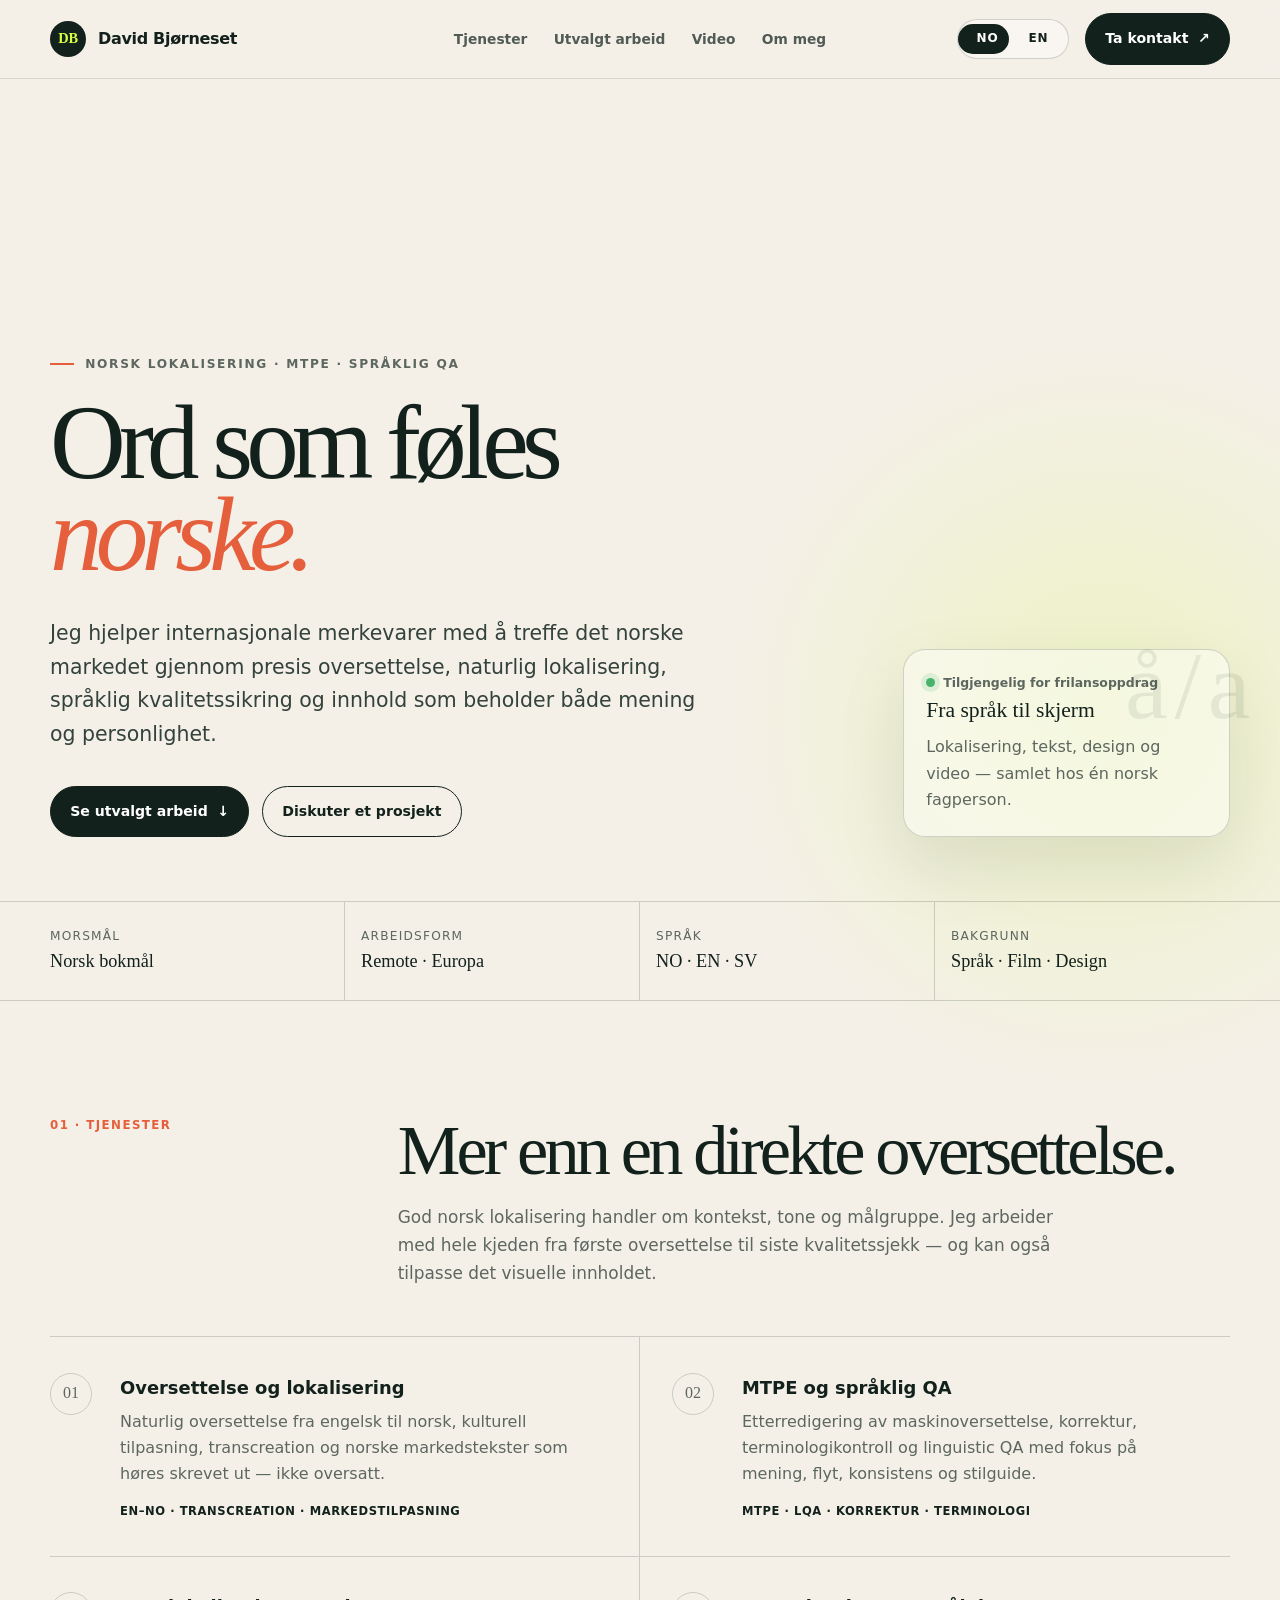
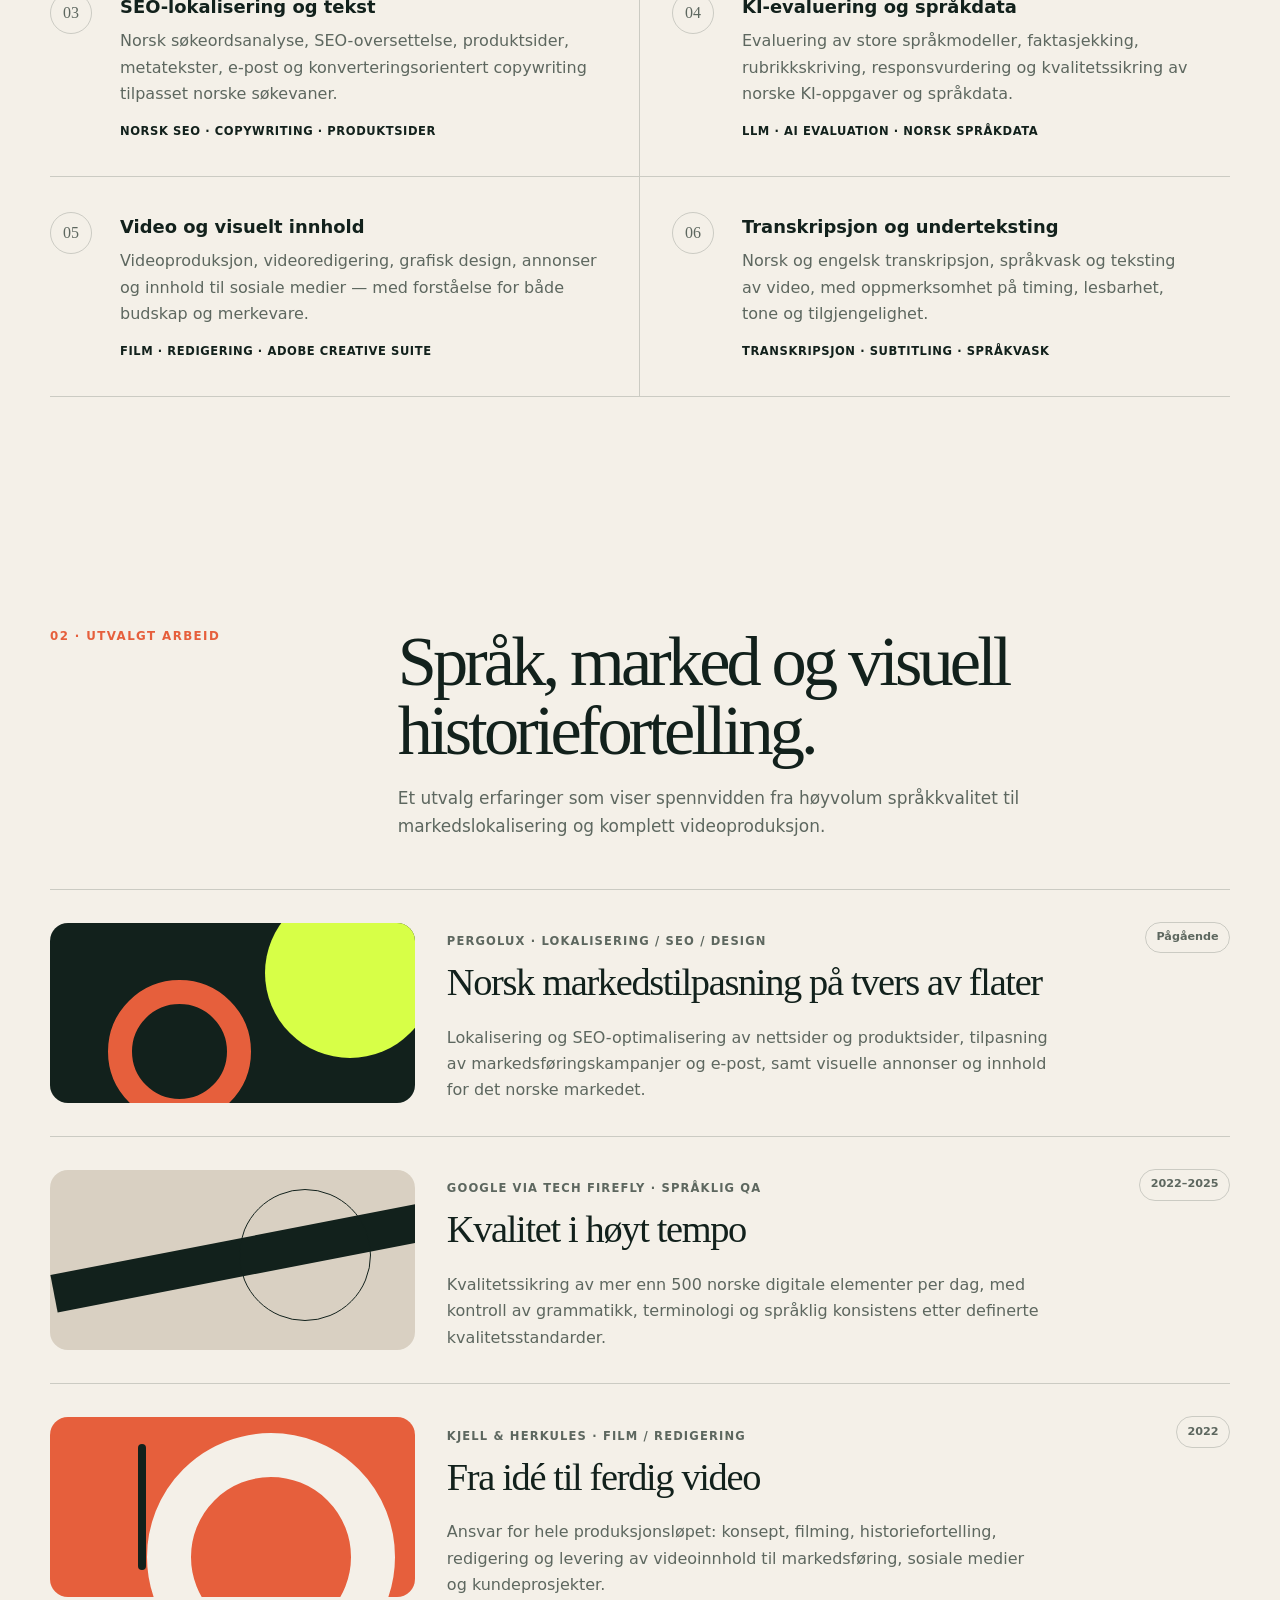
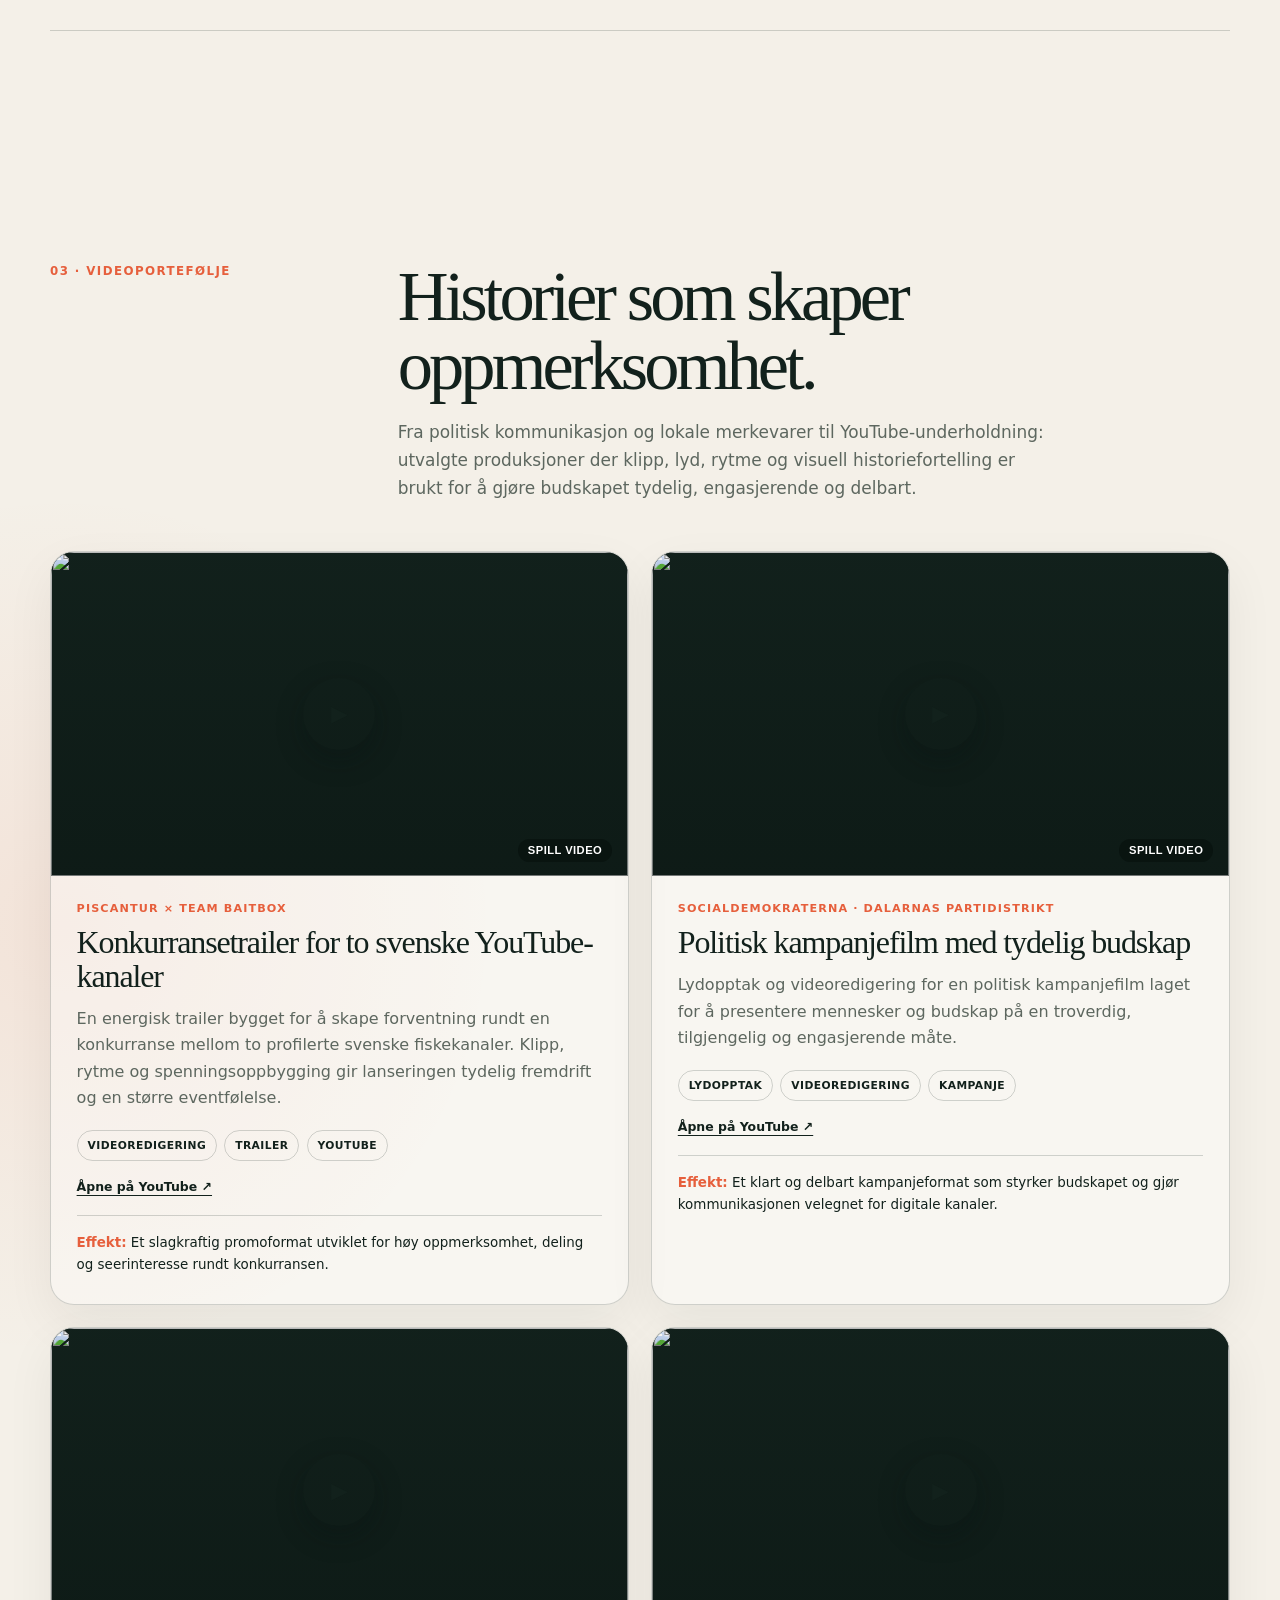
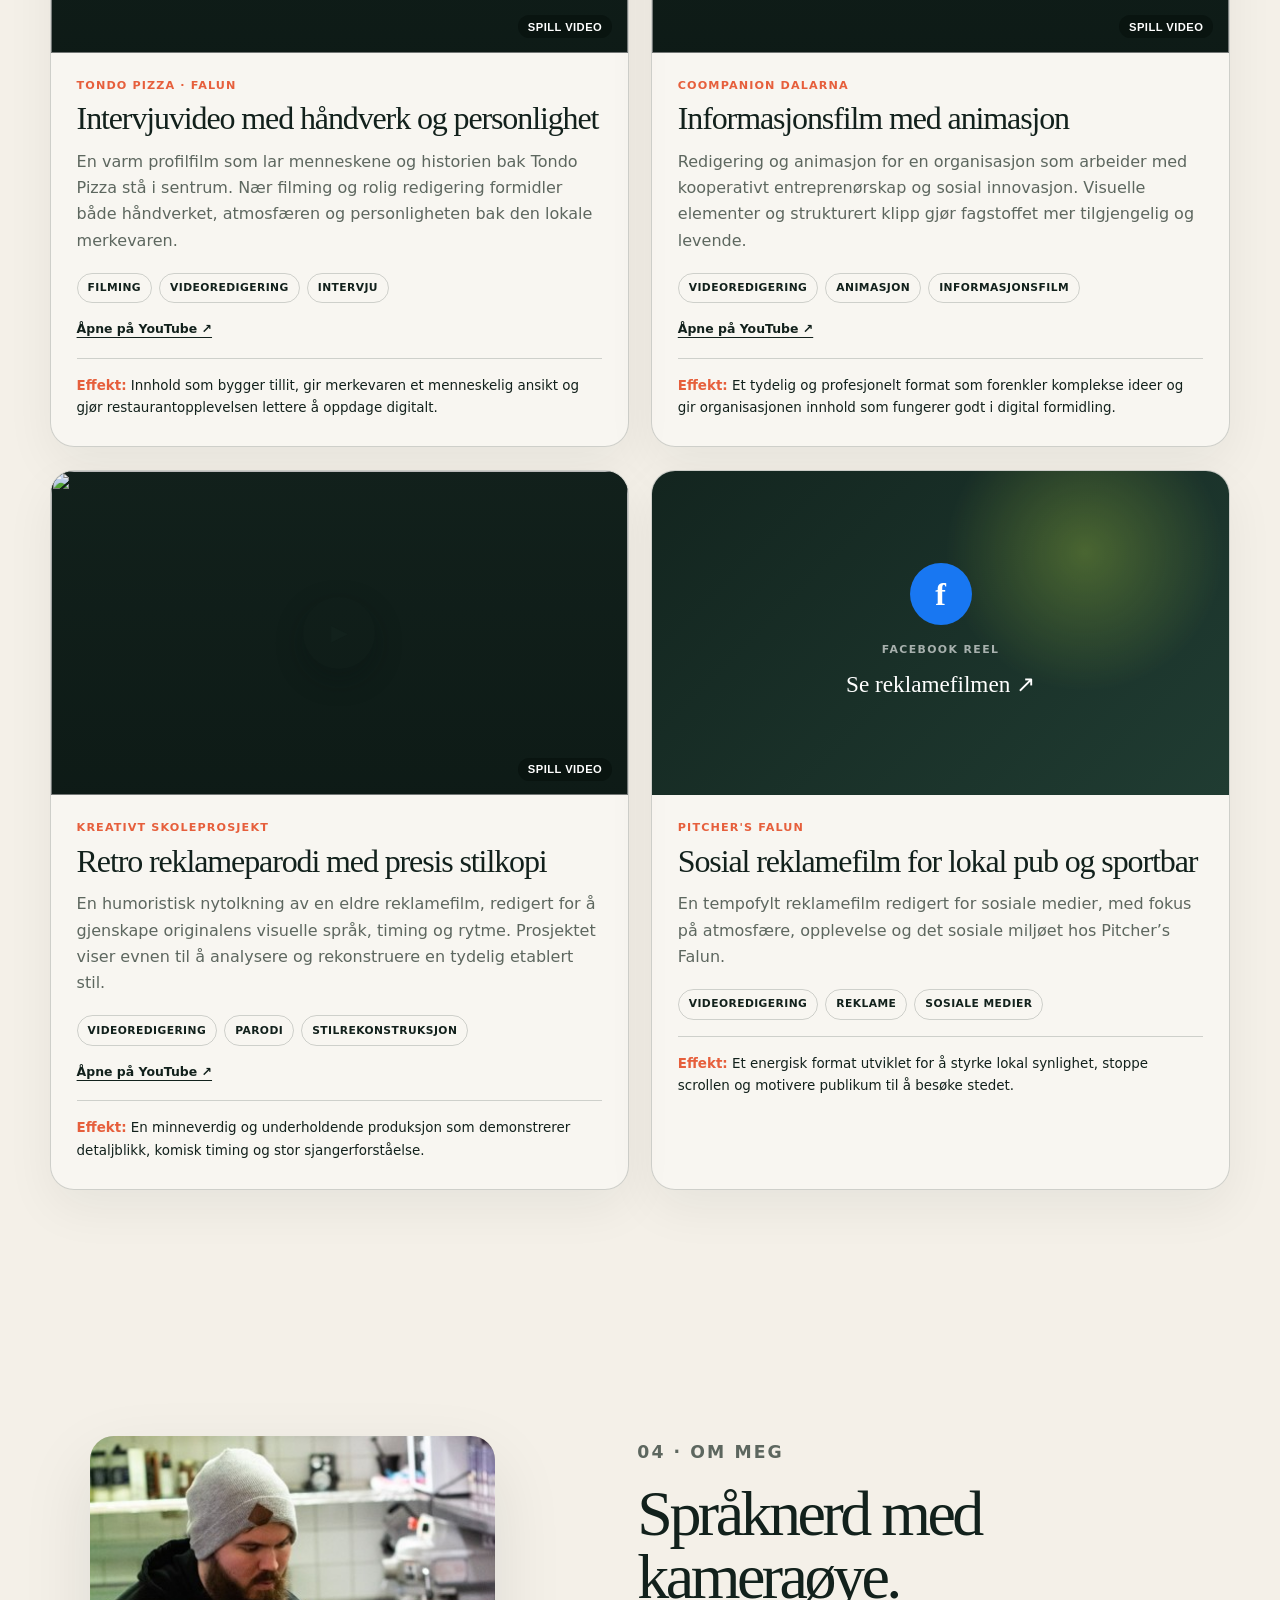
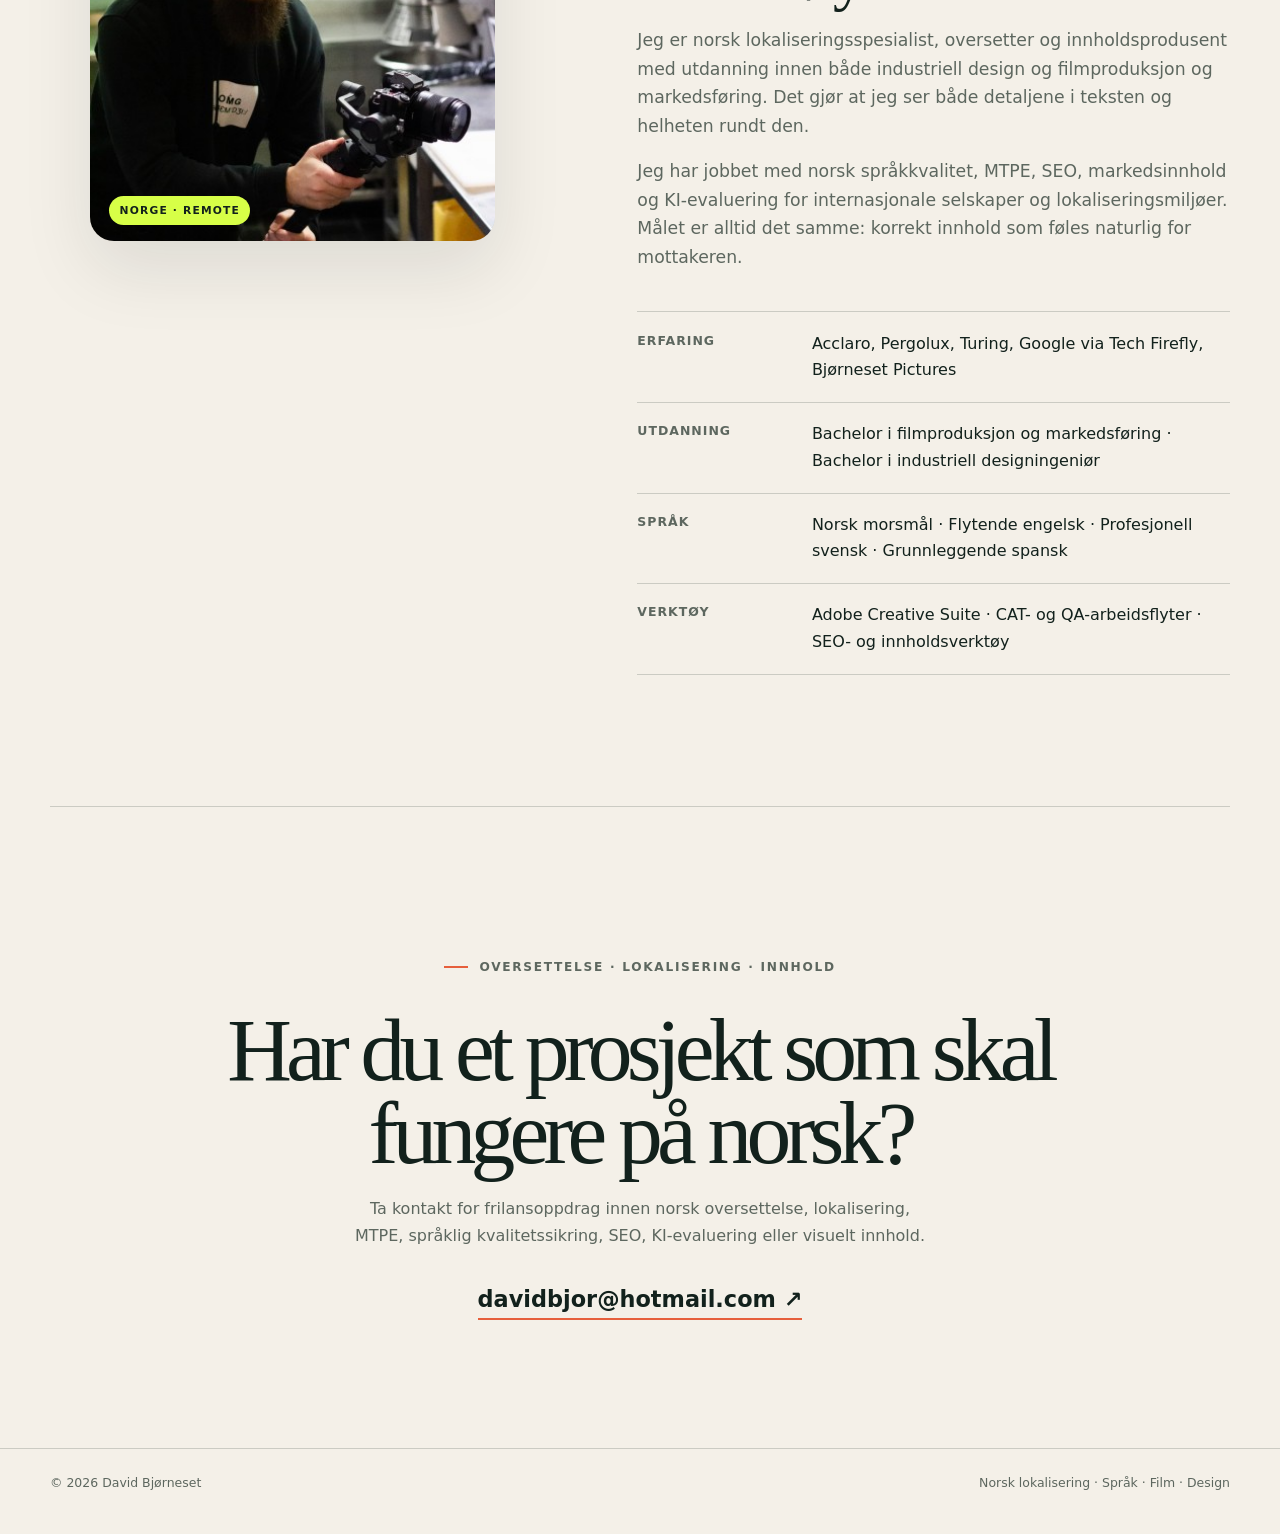
==== index.html @ 8c62a984 "Publish portfolio on GitHub Pages" ====
<!doctype html>
<html lang="nb">
<head>
  <meta charset="utf-8">
  <meta name="viewport" content="width=device-width, initial-scale=1">
  <title>Norsk oversetter og lokaliseringsspesialist | David Bjørneset</title>
  <meta name="description" content="Norsk lokaliseringsspesialist, oversetter og språkkonsulent med erfaring innen MTPE, språklig QA, SEO-lokalisering, transcreation, KI-evaluering, videoproduksjon og grafisk design.">
  <meta name="author" content="David Bjørneset">
  <meta name="keywords" content="norsk oversetter, lokaliseringsspesialist, norsk lokalisering, oversettelse engelsk norsk, MTPE norsk, språklig kvalitetssikring, linguistic QA Norwegian, SEO lokalisering, transcreation norsk, norsk språkkonsulent, korrekturlesing, tekstforfatter, AI evaluator Norwegian, videoprodusent">
  <meta name="robots" content="index, follow, max-image-preview:large">
  <meta name="theme-color" content="#f4f0e8">
  <link rel="canonical" href="https://davidawb93-prog.github.io/">
  <link rel="alternate" hreflang="nb" href="https://davidawb93-prog.github.io/">
  <link rel="alternate" hreflang="en" href="https://davidawb93-prog.github.io/en/">
  <link rel="alternate" hreflang="x-default" href="https://davidawb93-prog.github.io/en/">
  <meta property="og:type" content="website">
  <meta property="og:locale" content="nb_NO">
  <meta property="og:locale:alternate" content="en_GB">
  <meta property="og:title" content="David Bjørneset — Norsk lokalisering, språk og innhold">
  <meta property="og:description" content="Norsk lokalisering, MTPE, språklig QA, SEO, KI-evaluering og visuelt innhold for internasjonale merkevarer.">
  <meta property="og:url" content="https://davidawb93-prog.github.io/">
  <link rel="stylesheet" href="/styles.css">
  <script type="application/ld+json">
  {
    "@context": "https://schema.org",
    "@type": "Person",
    "name": "David Bjørneset",
    "url": "https://davidawb93-prog.github.io/",
    "email": "mailto:davidbjor@hotmail.com",
    "jobTitle": "Norsk lokaliseringsspesialist og språkkonsulent",
    "knowsLanguage": ["Norwegian", "English", "Swedish", "Spanish"],
    "knowsAbout": ["Norwegian localization", "Translation", "MTPE", "Linguistic quality assurance", "SEO localization", "Transcreation", "AI evaluation", "Video editing", "Graphic design"]
  }
  </script>
</head>
<body>
  <a class="skip-link" href="#innhold">Hopp til innhold</a>

  <header class="site-header">
    <nav class="nav shell" aria-label="Hovedmeny">
      <a class="brand" href="/" aria-label="David Bjørneset, forside">
        <span class="brand-mark" aria-hidden="true">DB</span>
        <span class="brand-name">David Bjørneset</span>
      </a>
      <ul class="nav-links">
        <li><a href="#tjenester">Tjenester</a></li>
        <li><a href="#arbeid">Utvalgt arbeid</a></li>
        <li><a href="#video">Video</a></li>
        <li><a href="#om">Om meg</a></li>
      </ul>
      <div class="nav-actions">
        <div class="language-switch" data-language="no" aria-label="Velg språk">
          <a href="/" lang="nb" aria-current="page">NO</a>
          <a href="/en/" lang="en">EN</a>
        </div>
        <a class="button" href="mailto:davidbjor@hotmail.com">Ta kontakt <span aria-hidden="true">↗</span></a>
      </div>
    </nav>
  </header>

  <main id="innhold">
    <section class="hero shell" aria-labelledby="hero-title">
      <div>
        <p class="eyebrow">Norsk lokalisering · MTPE · Språklig QA</p>
        <h1 id="hero-title">Ord som føles <em>norske.</em></h1>
        <p class="hero-intro">Jeg hjelper internasjonale merkevarer med å treffe det norske markedet gjennom presis oversettelse, naturlig lokalisering, språklig kvalitetssikring og innhold som beholder både mening og personlighet.</p>
        <div class="hero-actions">
          <a class="button" href="#arbeid">Se utvalgt arbeid <span aria-hidden="true">↓</span></a>
          <a class="button secondary" href="mailto:davidbjor@hotmail.com">Diskuter et prosjekt</a>
        </div>
      </div>
      <aside class="hero-note" aria-label="Tilgjengelighet">
        <p class="status">Tilgjengelig for frilansoppdrag</p>
        <p><strong>Fra språk til skjerm</strong>Lokalisering, tekst, design og video — samlet hos én norsk fagperson.</p>
      </aside>
    </section>

    <div class="signal-strip">
      <div class="signals shell" aria-label="Nøkkelkompetanse">
        <div class="signal"><span>Morsmål</span><strong>Norsk bokmål</strong></div>
        <div class="signal"><span>Arbeidsform</span><strong>Remote · Europa</strong></div>
        <div class="signal"><span>Språk</span><strong>NO · EN · SV</strong></div>
        <div class="signal"><span>Bakgrunn</span><strong>Språk · Film · Design</strong></div>
      </div>
    </div>

    <section class="section shell" id="tjenester" aria-labelledby="services-title">
      <div class="section-head">
        <span class="section-number">01 · Tjenester</span>
        <div>
          <h2 id="services-title">Mer enn en direkte oversettelse.</h2>
          <p class="section-lead">God norsk lokalisering handler om kontekst, tone og målgruppe. Jeg arbeider med hele kjeden fra første oversettelse til siste kvalitetssjekk — og kan også tilpasse det visuelle innholdet.</p>
        </div>
      </div>

      <div class="services-grid">
        <article class="service">
          <span class="service-index">01</span>
          <div><h3>Oversettelse og lokalisering</h3><p>Naturlig oversettelse fra engelsk til norsk, kulturell tilpasning, transcreation og norske markedstekster som høres skrevet ut — ikke oversatt.</p><div class="keyword-row">EN–NO · Transcreation · Markedstilpasning</div></div>
        </article>
        <article class="service">
          <span class="service-index">02</span>
          <div><h3>MTPE og språklig QA</h3><p>Etterredigering av maskinoversettelse, korrektur, terminologikontroll og linguistic QA med fokus på mening, flyt, konsistens og stilguide.</p><div class="keyword-row">MTPE · LQA · Korrektur · Terminologi</div></div>
        </article>
        <article class="service">
          <span class="service-index">03</span>
          <div><h3>SEO-lokalisering og tekst</h3><p>Norsk søkeordsanalyse, SEO-oversettelse, produktsider, metatekster, e-post og konverteringsorientert copywriting tilpasset norske søkevaner.</p><div class="keyword-row">Norsk SEO · Copywriting · Produktsider</div></div>
        </article>
        <article class="service">
          <span class="service-index">04</span>
          <div><h3>KI-evaluering og språkdata</h3><p>Evaluering av store språkmodeller, faktasjekking, rubrikkskriving, responsvurdering og kvalitetssikring av norske KI-oppgaver og språkdata.</p><div class="keyword-row">LLM · AI evaluation · Norsk språkdata</div></div>
        </article>
        <article class="service">
          <span class="service-index">05</span>
          <div><h3>Video og visuelt innhold</h3><p>Videoproduksjon, videoredigering, grafisk design, annonser og innhold til sosiale medier — med forståelse for både budskap og merkevare.</p><div class="keyword-row">Film · Redigering · Adobe Creative Suite</div></div>
        </article>
        <article class="service">
          <span class="service-index">06</span>
          <div><h3>Transkripsjon og underteksting</h3><p>Norsk og engelsk transkripsjon, språkvask og teksting av video, med oppmerksomhet på timing, lesbarhet, tone og tilgjengelighet.</p><div class="keyword-row">Transkripsjon · Subtitling · Språkvask</div></div>
        </article>
      </div>
    </section>

    <section class="section shell" id="arbeid" aria-labelledby="work-title">
      <div class="section-head">
        <span class="section-number">02 · Utvalgt arbeid</span>
        <div>
          <h2 id="work-title">Språk, marked og visuell historiefortelling.</h2>
          <p class="section-lead">Et utvalg erfaringer som viser spennvidden fra høyvolum språkkvalitet til markedslokalisering og komplett videoproduksjon.</p>
        </div>
      </div>

      <div class="work-list">
        <article class="work-card">
          <div class="work-visual" aria-hidden="true"></div>
          <div><p class="work-meta">Pergolux · Lokalisering / SEO / Design</p><h3>Norsk markedstilpasning på tvers av flater</h3><p>Lokalisering og SEO-optimalisering av nettsider og produktsider, tilpasning av markedsføringskampanjer og e-post, samt visuelle annonser og innhold for det norske markedet.</p></div>
          <span class="work-tag">Pågående</span>
        </article>
        <article class="work-card">
          <div class="work-visual type-two" aria-hidden="true"></div>
          <div><p class="work-meta">Google via Tech Firefly · Språklig QA</p><h3>Kvalitet i høyt tempo</h3><p>Kvalitetssikring av mer enn 500 norske digitale elementer per dag, med kontroll av grammatikk, terminologi og språklig konsistens etter definerte kvalitetsstandarder.</p></div>
          <span class="work-tag">2022–2025</span>
        </article>
        <article class="work-card">
          <div class="work-visual type-three" aria-hidden="true"></div>
          <div><p class="work-meta">Kjell &amp; Herkules · Film / Redigering</p><h3>Fra idé til ferdig video</h3><p>Ansvar for hele produksjonsløpet: konsept, filming, historiefortelling, redigering og levering av videoinnhold til markedsføring, sosiale medier og kundeprosjekter.</p></div>
          <span class="work-tag">2022</span>
        </article>
      </div>
    </section>

    <section class="section shell" id="video" aria-labelledby="film-title">
      <div class="section-head">
        <span class="section-number">03 · Videoportefølje</span>
        <div>
          <h2 id="film-title">Historier som skaper oppmerksomhet.</h2>
          <p class="section-lead">Fra politisk kommunikasjon og lokale merkevarer til YouTube-underholdning: utvalgte produksjoner der klipp, lyd, rytme og visuell historiefortelling er brukt for å gjøre budskapet tydelig, engasjerende og delbart.</p>
        </div>
      </div>

      <div class="video-grid">
        <article class="video-case">
          <div class="video-embed lite-youtube" data-video-id="noKMNAtRO4Q" data-video-title="Konkurransetrailer for Piscantur og Team Baitbox"><button class="video-poster" type="button" aria-label="Spill konkurransetrailer"><img src="https://i.ytimg.com/vi/noKMNAtRO4Q/hqdefault.jpg" alt="" loading="lazy"><span class="video-play" aria-hidden="true">▶</span><span class="video-poster-label">Spill video</span></button></div>
          <div class="video-copy"><p class="video-client">Piscantur × Team Baitbox</p><h3>Konkurransetrailer for to svenske YouTube-kanaler</h3><p class="video-description">En energisk trailer bygget for å skape forventning rundt en konkurranse mellom to profilerte svenske fiskekanaler. Klipp, rytme og spenningsoppbygging gir lanseringen tydelig fremdrift og en større eventfølelse.</p><div class="video-role"><span>Videoredigering</span><span>Trailer</span><span>YouTube</span></div><a class="youtube-fallback" href="https://youtu.be/noKMNAtRO4Q" target="_blank" rel="noopener noreferrer">Åpne på YouTube ↗</a><p class="impact-note"><strong>Effekt:</strong> Et slagkraftig promoformat utviklet for høy oppmerksomhet, deling og seerinteresse rundt konkurransen.</p></div>
        </article>

        <article class="video-case">
          <div class="video-embed lite-youtube" data-video-id="oQT2Y7zP45k" data-video-title="Politisk kampanjevideo for Socialdemokraterna i Dalarna"><button class="video-poster" type="button" aria-label="Spill politisk kampanjefilm"><img src="https://i.ytimg.com/vi/oQT2Y7zP45k/hqdefault.jpg" alt="" loading="lazy"><span class="video-play" aria-hidden="true">▶</span><span class="video-poster-label">Spill video</span></button></div>
          <div class="video-copy"><p class="video-client">Socialdemokraterna · Dalarnas partidistrikt</p><h3>Politisk kampanjefilm med tydelig budskap</h3><p class="video-description">Lydopptak og videoredigering for en politisk kampanjefilm laget for å presentere mennesker og budskap på en troverdig, tilgjengelig og engasjerende måte.</p><div class="video-role"><span>Lydopptak</span><span>Videoredigering</span><span>Kampanje</span></div><a class="youtube-fallback" href="https://youtu.be/oQT2Y7zP45k" target="_blank" rel="noopener noreferrer">Åpne på YouTube ↗</a><p class="impact-note"><strong>Effekt:</strong> Et klart og delbart kampanjeformat som styrker budskapet og gjør kommunikasjonen velegnet for digitale kanaler.</p></div>
        </article>

        <article class="video-case">
          <div class="video-embed lite-youtube" data-video-id="rmLTQKEX1hA" data-video-title="Intervju- og profilvideo for Tondo Pizza"><button class="video-poster" type="button" aria-label="Spill profilfilm for Tondo Pizza"><img src="https://i.ytimg.com/vi/rmLTQKEX1hA/hqdefault.jpg" alt="" loading="lazy"><span class="video-play" aria-hidden="true">▶</span><span class="video-poster-label">Spill video</span></button></div>
          <div class="video-copy"><p class="video-client">Tondo Pizza · Falun</p><h3>Intervjuvideo med håndverk og personlighet</h3><p class="video-description">En varm profilfilm som lar menneskene og historien bak Tondo Pizza stå i sentrum. Nær filming og rolig redigering formidler både håndverket, atmosfæren og personligheten bak den lokale merkevaren.</p><div class="video-role"><span>Filming</span><span>Videoredigering</span><span>Intervju</span></div><a class="youtube-fallback" href="https://youtu.be/rmLTQKEX1hA" target="_blank" rel="noopener noreferrer">Åpne på YouTube ↗</a><p class="impact-note"><strong>Effekt:</strong> Innhold som bygger tillit, gir merkevaren et menneskelig ansikt og gjør restaurantopplevelsen lettere å oppdage digitalt.</p></div>
        </article>

        <article class="video-case">
          <div class="video-embed lite-youtube" data-video-id="03p6ocZ1rk0" data-video-title="Informasjonsfilm for Coompanion Dalarna"><button class="video-poster" type="button" aria-label="Spill informasjonsfilm for Coompanion Dalarna"><img src="https://i.ytimg.com/vi/03p6ocZ1rk0/hqdefault.jpg" alt="" loading="lazy"><span class="video-play" aria-hidden="true">▶</span><span class="video-poster-label">Spill video</span></button></div>
          <div class="video-copy"><p class="video-client">Coompanion Dalarna</p><h3>Informasjonsfilm med animasjon</h3><p class="video-description">Redigering og animasjon for en organisasjon som arbeider med kooperativt entreprenørskap og sosial innovasjon. Visuelle elementer og strukturert klipp gjør fagstoffet mer tilgjengelig og levende.</p><div class="video-role"><span>Videoredigering</span><span>Animasjon</span><span>Informasjonsfilm</span></div><a class="youtube-fallback" href="https://youtu.be/03p6ocZ1rk0" target="_blank" rel="noopener noreferrer">Åpne på YouTube ↗</a><p class="impact-note"><strong>Effekt:</strong> Et tydelig og profesjonelt format som forenkler komplekse ideer og gir organisasjonen innhold som fungerer godt i digital formidling.</p></div>
        </article>

        <article class="video-case">
          <div class="video-embed lite-youtube" data-video-id="35KVALrmbJA" data-video-title="Retro reklameparodi, skoleprosjekt"><button class="video-poster" type="button" aria-label="Spill retro reklameparodi"><img src="https://i.ytimg.com/vi/35KVALrmbJA/hqdefault.jpg" alt="" loading="lazy"><span class="video-play" aria-hidden="true">▶</span><span class="video-poster-label">Spill video</span></button></div>
          <div class="video-copy"><p class="video-client">Kreativt skoleprosjekt</p><h3>Retro reklameparodi med presis stilkopi</h3><p class="video-description">En humoristisk nytolkning av en eldre reklamefilm, redigert for å gjenskape originalens visuelle språk, timing og rytme. Prosjektet viser evnen til å analysere og rekonstruere en tydelig etablert stil.</p><div class="video-role"><span>Videoredigering</span><span>Parodi</span><span>Stilrekonstruksjon</span></div><a class="youtube-fallback" href="https://youtu.be/35KVALrmbJA" target="_blank" rel="noopener noreferrer">Åpne på YouTube ↗</a><p class="impact-note"><strong>Effekt:</strong> En minneverdig og underholdende produksjon som demonstrerer detaljblikk, komisk timing og stor sjangerforståelse.</p></div>
        </article>

        <article class="video-case">
          <a class="facebook-reel" href="https://www.facebook.com/reel/4784541218332581" target="_blank" rel="noopener noreferrer" aria-label="Se reklamefilmen for Pitcher's Falun på Facebook">
            <span><span class="facebook-icon" aria-hidden="true">f</span><span class="facebook-kicker">Facebook Reel</span><span class="facebook-title">Se reklamefilmen ↗</span></span>
          </a>
          <div class="video-copy"><p class="video-client">Pitcher's Falun</p><h3>Sosial reklamefilm for lokal pub og sportbar</h3><p class="video-description">En tempofylt reklamefilm redigert for sosiale medier, med fokus på atmosfære, opplevelse og det sosiale miljøet hos Pitcher’s Falun.</p><div class="video-role"><span>Videoredigering</span><span>Reklame</span><span>Sosiale medier</span></div><p class="impact-note"><strong>Effekt:</strong> Et energisk format utviklet for å styrke lokal synlighet, stoppe scrollen og motivere publikum til å besøke stedet.</p></div>
        </article>
      </div>
    </section>

    <section class="section shell" id="om" aria-labelledby="about-title">
      <div class="about-grid">
        <figure class="portrait">
          <img src="/assets/david-bjorneset-profile.png" alt="David Bjørneset filmer med et profesjonelt kamera" width="400" height="400" loading="lazy" decoding="async">
          <figcaption class="portrait-label">Norge · Remote</figcaption>
        </figure>
        <div class="about-copy">
          <p class="section-number">04 · Om meg</p>
          <h2 id="about-title">Språknerd med kameraøye.</h2>
          <p>Jeg er norsk lokaliseringsspesialist, oversetter og innholdsprodusent med utdanning innen både industriell design og filmproduksjon og markedsføring. Det gjør at jeg ser både detaljene i teksten og helheten rundt den.</p>
          <p>Jeg har jobbet med norsk språkkvalitet, MTPE, SEO, markedsinnhold og KI-evaluering for internasjonale selskaper og lokaliseringsmiljøer. Målet er alltid det samme: korrekt innhold som føles naturlig for mottakeren.</p>
          <dl class="fact-list">
            <div class="fact"><dt>Erfaring</dt><dd>Acclaro, Pergolux, Turing, Google via Tech Firefly, Bjørneset Pictures</dd></div>
            <div class="fact"><dt>Utdanning</dt><dd>Bachelor i filmproduksjon og markedsføring · Bachelor i industriell designingeniør</dd></div>
            <div class="fact"><dt>Språk</dt><dd>Norsk morsmål · Flytende engelsk · Profesjonell svensk · Grunnleggende spansk</dd></div>
            <div class="fact"><dt>Verktøy</dt><dd>Adobe Creative Suite · CAT- og QA-arbeidsflyter · SEO- og innholdsverktøy</dd></div>
          </dl>
        </div>
      </div>
    </section>

    <section class="contact shell" id="kontakt" aria-labelledby="contact-title">
      <p class="eyebrow" style="justify-content:center">Oversettelse · Lokalisering · Innhold</p>
      <h2 id="contact-title">Har du et prosjekt som skal fungere på norsk?</h2>
      <p>Ta kontakt for frilansoppdrag innen norsk oversettelse, lokalisering, MTPE, språklig kvalitetssikring, SEO, KI-evaluering eller visuelt innhold.</p>
      <a class="contact-link" href="mailto:davidbjor@hotmail.com">davidbjor@hotmail.com ↗</a>
    </section>
  </main>

  <footer class="site-footer">
    <div class="footer-grid shell"><p>© <span data-year>2026</span> David Bjørneset</p><p>Norsk lokalisering · Språk · Film · Design</p></div>
  </footer>
  <script src="/script.js" defer></script>
</body>
</html>
---- styles.css ----
:root {
  --paper: #f4f0e8;
  --ink: #12211c;
  --muted: #5d675f;
  --lime: #d7ff47;
  --terracotta: #e65f3c;
  --line: rgba(18, 33, 28, 0.18);
  --surface: rgba(255, 255, 255, 0.44);
  --shadow: 0 28px 70px rgba(18, 33, 28, 0.1);
  --display: Georgia, "Times New Roman", serif;
  --sans: Inter, ui-sans-serif, system-ui, -apple-system, BlinkMacSystemFont, "Segoe UI", sans-serif;
}

* { box-sizing: border-box; }

html {
  scroll-behavior: smooth;
  background: var(--paper);
}

body {
  margin: 0;
  color: var(--ink);
  background:
    radial-gradient(circle at 86% 9%, rgba(215, 255, 71, 0.22), transparent 24rem),
    radial-gradient(circle at 5% 52%, rgba(230, 95, 60, 0.09), transparent 27rem),
    var(--paper);
  font-family: var(--sans);
  font-size: 16px;
  line-height: 1.65;
  text-rendering: optimizeLegibility;
}

a { color: inherit; }

a:focus-visible,
button:focus-visible {
  outline: 3px solid var(--terracotta);
  outline-offset: 4px;
}

.skip-link {
  position: fixed;
  left: 1rem;
  top: -5rem;
  z-index: 100;
  padding: 0.7rem 1rem;
  background: var(--ink);
  color: white;
  border-radius: 999px;
}

.skip-link:focus { top: 1rem; }

.shell {
  width: min(1180px, calc(100% - 3rem));
  margin-inline: auto;
}

.site-header {
  position: sticky;
  top: 0;
  z-index: 30;
  border-bottom: 1px solid rgba(18, 33, 28, 0.12);
  background: rgba(244, 240, 232, 0.88);
  backdrop-filter: blur(18px);
}

.nav {
  display: grid;
  grid-template-columns: 1fr auto 1fr;
  align-items: center;
  min-height: 78px;
  gap: 1.5rem;
}

.brand {
  display: inline-flex;
  align-items: center;
  gap: 0.75rem;
  width: max-content;
  text-decoration: none;
  font-weight: 760;
  letter-spacing: -0.02em;
}

.brand-mark {
  display: grid;
  width: 36px;
  height: 36px;
  place-items: center;
  border-radius: 50%;
  background: var(--ink);
  color: var(--lime);
  font-family: var(--display);
  font-size: 0.9rem;
}

.nav-links {
  display: flex;
  gap: 1.65rem;
  list-style: none;
  margin: 0;
  padding: 0;
  font-size: 0.86rem;
  font-weight: 670;
}

.nav-links a {
  text-decoration: none;
  opacity: 0.72;
}

.nav-links a:hover { opacity: 1; }

.nav-actions {
  display: flex;
  justify-content: flex-end;
  align-items: center;
  gap: 1rem;
}

.language-switch {
  position: relative;
  display: grid;
  grid-template-columns: 1fr 1fr;
  width: 112px;
  padding: 4px;
  border: 1px solid var(--line);
  border-radius: 999px;
  background: rgba(255, 255, 255, 0.4);
}

.language-switch::before {
  content: "";
  position: absolute;
  top: 4px;
  bottom: 4px;
  width: calc(50% - 4px);
  border-radius: 999px;
  background: var(--ink);
  transition: transform 180ms ease;
}

.language-switch[data-language="en"]::before { transform: translateX(100%); }

.language-switch a {
  position: relative;
  z-index: 1;
  padding: 0.34rem 0.45rem;
  text-align: center;
  text-decoration: none;
  color: var(--ink);
  font-size: 0.75rem;
  font-weight: 800;
  letter-spacing: 0.08em;
}

.language-switch a[aria-current="page"] { color: white; }

.hero {
  position: relative;
  display: grid;
  grid-template-columns: minmax(0, 1.4fr) minmax(260px, 0.6fr);
  gap: clamp(2rem, 7vw, 7rem);
  align-items: end;
  min-height: calc(100vh - 78px);
  padding-block: clamp(5rem, 10vw, 9rem) 4rem;
}

.eyebrow {
  display: flex;
  align-items: center;
  gap: 0.7rem;
  margin: 0 0 1.4rem;
  color: var(--muted);
  font-size: 0.76rem;
  font-weight: 800;
  letter-spacing: 0.14em;
  text-transform: uppercase;
}

.eyebrow::before {
  content: "";
  width: 24px;
  height: 2px;
  background: var(--terracotta);
}

.hero h1 {
  max-width: 850px;
  margin: 0;
  font-family: var(--display);
  font-size: clamp(3.7rem, 8.2vw, 8.3rem);
  font-weight: 500;
  letter-spacing: -0.065em;
  line-height: 0.88;
}

.hero h1 em {
  color: var(--terracotta);
  font-weight: 500;
}

.hero-intro {
  max-width: 670px;
  margin: 2.2rem 0 0;
  color: #33423b;
  font-size: clamp(1.05rem, 1.6vw, 1.28rem);
}

.hero-actions {
  display: flex;
  flex-wrap: wrap;
  gap: 0.8rem;
  margin-top: 2.1rem;
}

.button {
  display: inline-flex;
  align-items: center;
  justify-content: center;
  gap: 0.6rem;
  padding: 0.82rem 1.2rem;
  border: 1px solid var(--ink);
  border-radius: 999px;
  background: var(--ink);
  color: white;
  text-decoration: none;
  font-size: 0.88rem;
  font-weight: 750;
  transition: transform 150ms ease, box-shadow 150ms ease;
}

.button:hover {
  transform: translateY(-2px);
  box-shadow: 0 9px 20px rgba(18, 33, 28, 0.14);
}

.button.secondary {
  background: transparent;
  color: var(--ink);
}

.hero-note {
  position: relative;
  padding: 1.4rem;
  border: 1px solid var(--line);
  border-radius: 22px;
  background: var(--surface);
  box-shadow: var(--shadow);
}

.hero-note::before {
  content: "å / a";
  position: absolute;
  right: -0.8rem;
  top: -2.7rem;
  color: rgba(18, 33, 28, 0.08);
  font-family: var(--display);
  font-size: 6rem;
  letter-spacing: -0.09em;
}

.status {
  display: flex;
  align-items: center;
  gap: 0.5rem;
  margin: 0 0 1rem;
  font-size: 0.78rem;
  font-weight: 760;
}

.status::before {
  content: "";
  width: 9px;
  height: 9px;
  border-radius: 50%;
  background: #48b46b;
  box-shadow: 0 0 0 5px rgba(72, 180, 107, 0.15);
}

.hero-note p { margin: 0; color: var(--muted); }

.hero-note strong {
  display: block;
  margin-bottom: 0.35rem;
  color: var(--ink);
  font-family: var(--display);
  font-size: 1.35rem;
  font-weight: 500;
}

.signal-strip {
  border-block: 1px solid var(--line);
}

.signals {
  display: grid;
  grid-template-columns: repeat(4, 1fr);
}

.signal {
  padding: 1.5rem 1rem;
  border-right: 1px solid var(--line);
}

.signal:first-child { padding-left: 0; }
.signal:last-child { border-right: 0; }
.signal span { display: block; color: var(--muted); font-size: 0.76rem; text-transform: uppercase; letter-spacing: 0.1em; }
.signal strong { font-family: var(--display); font-size: 1.14rem; font-weight: 500; }

.section {
  padding-block: clamp(5rem, 9vw, 9rem);
}

.section-head {
  display: grid;
  grid-template-columns: 0.55fr 1.45fr;
  gap: 2rem;
  margin-bottom: 3rem;
}

.section-number {
  color: var(--terracotta);
  font-size: 0.74rem;
  font-weight: 800;
  letter-spacing: 0.12em;
  text-transform: uppercase;
}

.section-head h2 {
  max-width: 790px;
  margin: 0;
  font-family: var(--display);
  font-size: clamp(2.7rem, 5.5vw, 5.5rem);
  font-weight: 500;
  letter-spacing: -0.055em;
  line-height: 0.98;
}

.section-lead {
  max-width: 660px;
  margin: 1.2rem 0 0;
  color: var(--muted);
  font-size: 1.06rem;
}

.services-grid {
  display: grid;
  grid-template-columns: repeat(2, 1fr);
  border-top: 1px solid var(--line);
}

.service {
  display: grid;
  grid-template-columns: 54px 1fr;
  gap: 1rem;
  padding: 2.2rem 2rem 2.2rem 0;
  border-bottom: 1px solid var(--line);
}

.service:nth-child(odd) { border-right: 1px solid var(--line); }
.service:nth-child(even) { padding-left: 2rem; }

.service-index {
  display: grid;
  width: 42px;
  height: 42px;
  place-items: center;
  border: 1px solid var(--line);
  border-radius: 50%;
  color: var(--muted);
  font-family: var(--display);
}

.service h3 { margin: 0 0 0.4rem; font-size: 1.12rem; }
.service p { margin: 0; color: var(--muted); }
.keyword-row { margin-top: 0.9rem; color: var(--ink); font-size: 0.72rem; font-weight: 760; letter-spacing: 0.05em; text-transform: uppercase; }

.work-list { border-top: 1px solid var(--line); }

.work-card {
  display: grid;
  grid-template-columns: 0.85fr 1.4fr 0.35fr;
  gap: 2rem;
  align-items: center;
  min-height: 230px;
  padding-block: 2rem;
  border-bottom: 1px solid var(--line);
}

.work-visual {
  position: relative;
  min-height: 180px;
  overflow: hidden;
  border-radius: 18px;
  background: var(--ink);
}

.work-visual::before,
.work-visual::after {
  content: "";
  position: absolute;
  border-radius: 50%;
}

.work-visual::before {
  width: 170px;
  height: 170px;
  top: -35px;
  right: -20px;
  background: var(--lime);
}

.work-visual::after {
  width: 95px;
  height: 95px;
  bottom: -20px;
  left: 16%;
  border: 24px solid var(--terracotta);
}

.work-visual.type-two { background: #d9d0c2; }
.work-visual.type-two::before { width: 120%; height: 38px; top: 35%; right: -20%; border-radius: 0; background: var(--ink); transform: rotate(-11deg); }
.work-visual.type-two::after { width: 130px; height: 130px; right: 12%; left: auto; bottom: 16%; border: 1px solid var(--ink); }
.work-visual.type-three { background: var(--terracotta); }
.work-visual.type-three::before { width: 160px; height: 160px; top: 16px; right: 20px; background: transparent; border: 44px solid var(--paper); }
.work-visual.type-three::after { width: 8px; height: 70%; left: 24%; bottom: 15%; border: 0; border-radius: 10px; background: var(--ink); }

.work-meta { margin: 0 0 0.5rem; color: var(--terracotta); font-size: 0.72rem; font-weight: 800; letter-spacing: 0.1em; text-transform: uppercase; }
.work-card h3 { margin: 0; font-family: var(--display); font-size: clamp(1.75rem, 3vw, 2.7rem); font-weight: 500; letter-spacing: -0.035em; }
.work-card p { max-width: 650px; margin: 0.65rem 0 0; color: var(--muted); }
.work-tag { align-self: start; justify-self: end; padding: 0.35rem 0.65rem; border: 1px solid var(--line); border-radius: 999px; color: var(--muted); font-size: 0.7rem; font-weight: 750; }

.video-grid {
  display: grid;
  grid-template-columns: repeat(2, minmax(0, 1fr));
  gap: 1.4rem;
}

.video-case {
  overflow: hidden;
  border: 1px solid var(--line);
  border-radius: 24px;
  background: rgba(255, 255, 255, 0.38);
  box-shadow: 0 18px 50px rgba(18, 33, 28, 0.06);
}

.video-embed {
  position: relative;
  aspect-ratio: 16 / 9;
  overflow: hidden;
  background: var(--ink);
}

.video-embed iframe {
  position: absolute;
  inset: 0;
  width: 100%;
  height: 100%;
  border: 0;
}

.video-poster {
  position: absolute;
  inset: 0;
  width: 100%;
  height: 100%;
  padding: 0;
  border: 0;
  background: var(--ink);
  color: white;
  cursor: pointer;
}

.video-poster::after {
  position: absolute;
  inset: 0;
  background: linear-gradient(180deg, rgba(8, 18, 15, 0.04), rgba(8, 18, 15, 0.42));
  content: "";
  transition: background 180ms ease;
}

.video-poster img { width: 100%; height: 100%; object-fit: cover; transition: transform 300ms ease; }
.video-poster:hover img { transform: scale(1.025); }
.video-poster:hover::after { background: linear-gradient(180deg, rgba(8, 18, 15, 0), rgba(8, 18, 15, 0.28)); }
.video-poster:focus-visible { outline: 4px solid var(--acid); outline-offset: -4px; }

.video-play {
  position: absolute;
  z-index: 1;
  top: 50%;
  left: 50%;
  display: grid;
  width: 72px;
  height: 72px;
  place-items: center;
  border-radius: 50%;
  background: var(--acid);
  color: var(--ink);
  font-size: 1.35rem;
  line-height: 1;
  transform: translate(-50%, -50%);
  box-shadow: 0 10px 28px rgba(8, 18, 15, 0.3);
}

.video-poster-label {
  position: absolute;
  z-index: 1;
  right: 1rem;
  bottom: 0.9rem;
  padding: 0.35rem 0.6rem;
  border-radius: 999px;
  background: rgba(8, 18, 15, 0.78);
  font-size: 0.7rem;
  font-weight: 800;
  letter-spacing: 0.04em;
  text-transform: uppercase;
}

.video-copy { padding: 1.5rem 1.6rem 1.7rem; }
.video-client { margin: 0 0 0.45rem; color: var(--terracotta); font-size: 0.7rem; font-weight: 850; letter-spacing: 0.1em; text-transform: uppercase; }
.video-case h3 { margin: 0; font-family: var(--display); font-size: clamp(1.55rem, 2.5vw, 2.25rem); font-weight: 500; letter-spacing: -0.035em; line-height: 1.05; }
.video-description { margin: 0.8rem 0 0; color: var(--muted); }
.video-role { display: flex; flex-wrap: wrap; gap: 0.45rem; margin-top: 1.15rem; }
.video-role span { padding: 0.35rem 0.62rem; border: 1px solid var(--line); border-radius: 999px; font-size: 0.67rem; font-weight: 780; letter-spacing: 0.04em; text-transform: uppercase; }
.youtube-fallback { display: inline-block; margin-top: 1rem; color: var(--ink); font-size: 0.78rem; font-weight: 800; text-underline-offset: 4px; }
.youtube-fallback:hover { color: var(--terracotta); }
.impact-note { margin: 1rem 0 0; padding-top: 1rem; border-top: 1px solid var(--line); color: var(--ink); font-size: 0.84rem; }
.impact-note strong { color: var(--terracotta); }

.facebook-reel {
  display: grid;
  aspect-ratio: 16 / 9;
  place-items: center;
  padding: 2rem;
  background:
    radial-gradient(circle at 75% 25%, rgba(215, 255, 71, 0.25), transparent 28%),
    linear-gradient(135deg, #13251f, #203c32);
  color: white;
  text-align: center;
  text-decoration: none;
}

.facebook-reel span { display: block; }
.facebook-icon { display: grid !important; width: 62px; height: 62px; margin: 0 auto 1rem; place-items: center; border-radius: 50%; background: #1877f2; font-family: var(--display); font-size: 2rem; font-weight: 700; }
.facebook-kicker { color: rgba(255,255,255,0.62); font-size: 0.68rem; font-weight: 850; letter-spacing: 0.13em; text-transform: uppercase; }
.facebook-title { margin-top: 0.35rem; font-family: var(--display); font-size: 1.45rem; }
.facebook-reel:hover .facebook-title { text-decoration: underline; text-underline-offset: 4px; }

.about-grid {
  display: grid;
  grid-template-columns: 0.9fr 1.1fr;
  gap: clamp(3rem, 8vw, 8rem);
  align-items: start;
}

.portrait {
  position: sticky;
  top: 110px;
  aspect-ratio: 1 / 1;
  overflow: hidden;
  border-radius: 24px;
  background: #d8d0c3;
  box-shadow: var(--shadow);
}

.portrait img {
  display: block;
  width: 100%;
  height: 100%;
  object-fit: cover;
  object-position: 50% 50%;
}

.portrait-label {
  position: absolute;
  left: 1.2rem;
  bottom: 1rem;
  padding: 0.35rem 0.65rem;
  border-radius: 999px;
  background: var(--lime);
  font-size: 0.67rem;
  font-weight: 850;
  letter-spacing: 0.11em;
  text-transform: uppercase;
}

.about-copy h2 { margin: 0; font-family: var(--display); font-size: clamp(2.9rem, 5vw, 5.3rem); font-weight: 500; line-height: 0.98; letter-spacing: -0.055em; }
.about-copy > p { color: var(--muted); font-size: 1.08rem; }
.fact-list { margin-top: 2.5rem; border-top: 1px solid var(--line); }
.fact { display: grid; grid-template-columns: 0.55fr 1.45fr; gap: 1rem; padding: 1.15rem 0; border-bottom: 1px solid var(--line); }
.fact dt { color: var(--muted); font-size: 0.78rem; font-weight: 760; text-transform: uppercase; letter-spacing: 0.08em; }
.fact dd { margin: 0; }

.contact {
  padding-block: clamp(5rem, 10vw, 9rem);
  border-top: 1px solid var(--line);
  text-align: center;
}

.contact h2 { max-width: 900px; margin: 0 auto; font-family: var(--display); font-size: clamp(3rem, 7vw, 7rem); font-weight: 500; line-height: 0.92; letter-spacing: -0.065em; }
.contact p { max-width: 590px; margin: 1.4rem auto 2rem; color: var(--muted); }
.contact-link { display: inline-block; border-bottom: 2px solid var(--terracotta); text-decoration: none; font-size: clamp(1.05rem, 2vw, 1.4rem); font-weight: 760; }

.site-footer { padding-block: 1.5rem 2.5rem; border-top: 1px solid var(--line); }
.footer-grid { display: flex; justify-content: space-between; gap: 1rem; color: var(--muted); font-size: 0.78rem; }
.footer-grid p { margin: 0; }

@media (max-width: 850px) {
  .nav { grid-template-columns: 1fr auto; }
  .nav-links { display: none; }
  .hero { grid-template-columns: 1fr; min-height: auto; }
  .hero-note { max-width: 440px; }
  .signals { grid-template-columns: repeat(2, 1fr); }
  .signal:nth-child(2) { border-right: 0; }
  .signal:nth-child(-n+2) { border-bottom: 1px solid var(--line); }
  .section-head, .about-grid { grid-template-columns: 1fr; }
  .services-grid { grid-template-columns: 1fr; }
  .service:nth-child(odd) { border-right: 0; }
  .service:nth-child(even) { padding-left: 0; }
  .work-card { grid-template-columns: 0.75fr 1.25fr; }
  .work-tag { display: none; }
  .video-grid { grid-template-columns: 1fr; }
  .portrait { position: relative; top: auto; }
}

@media (max-width: 580px) {
  .shell { width: min(100% - 1.5rem, 1180px); }
  .site-header .shell { width: min(100% - 1.1rem, 1180px); }
  .brand-name { display: none; }
  .nav-actions { gap: 0.5rem; }
  .nav-actions > .button { display: none; }
  .hero { padding-top: 4rem; }
  .hero h1 { font-size: clamp(3.35rem, 16.5vw, 5rem); }
  .signals { grid-template-columns: 1fr; }
  .signal, .signal:first-child { padding: 1rem 0; border-right: 0; border-bottom: 1px solid var(--line); }
  .signal:last-child { border-bottom: 0; }
  .section-head { margin-bottom: 2rem; }
  .service { grid-template-columns: 42px 1fr; padding-right: 0; }
  .work-card { grid-template-columns: 1fr; gap: 1.2rem; }
  .work-visual { min-height: 200px; }
  .video-copy { padding: 1.2rem; }
  .fact { grid-template-columns: 1fr; gap: 0.25rem; }
  .footer-grid { flex-direction: column; }
}

@media (prefers-reduced-motion: reduce) {
  html { scroll-behavior: auto; }
  *, *::before, *::after { transition: none !important; }
}
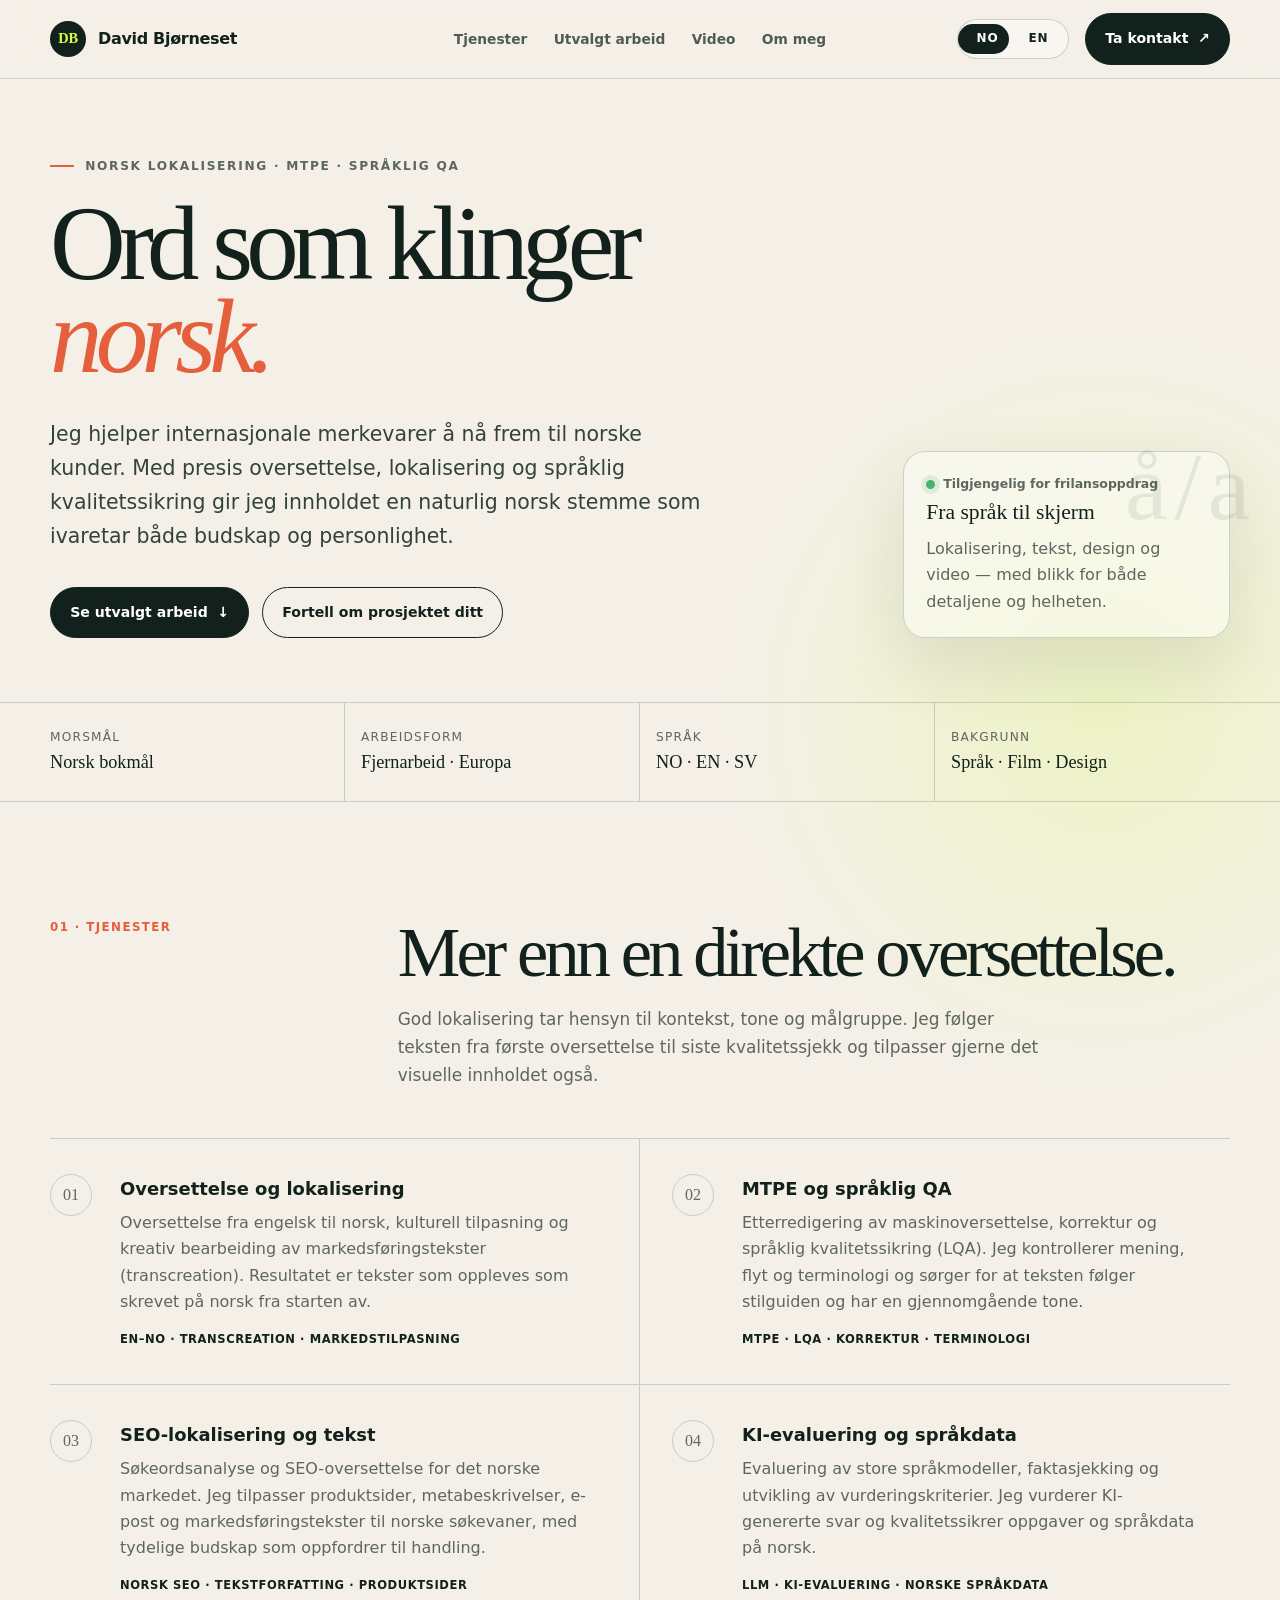
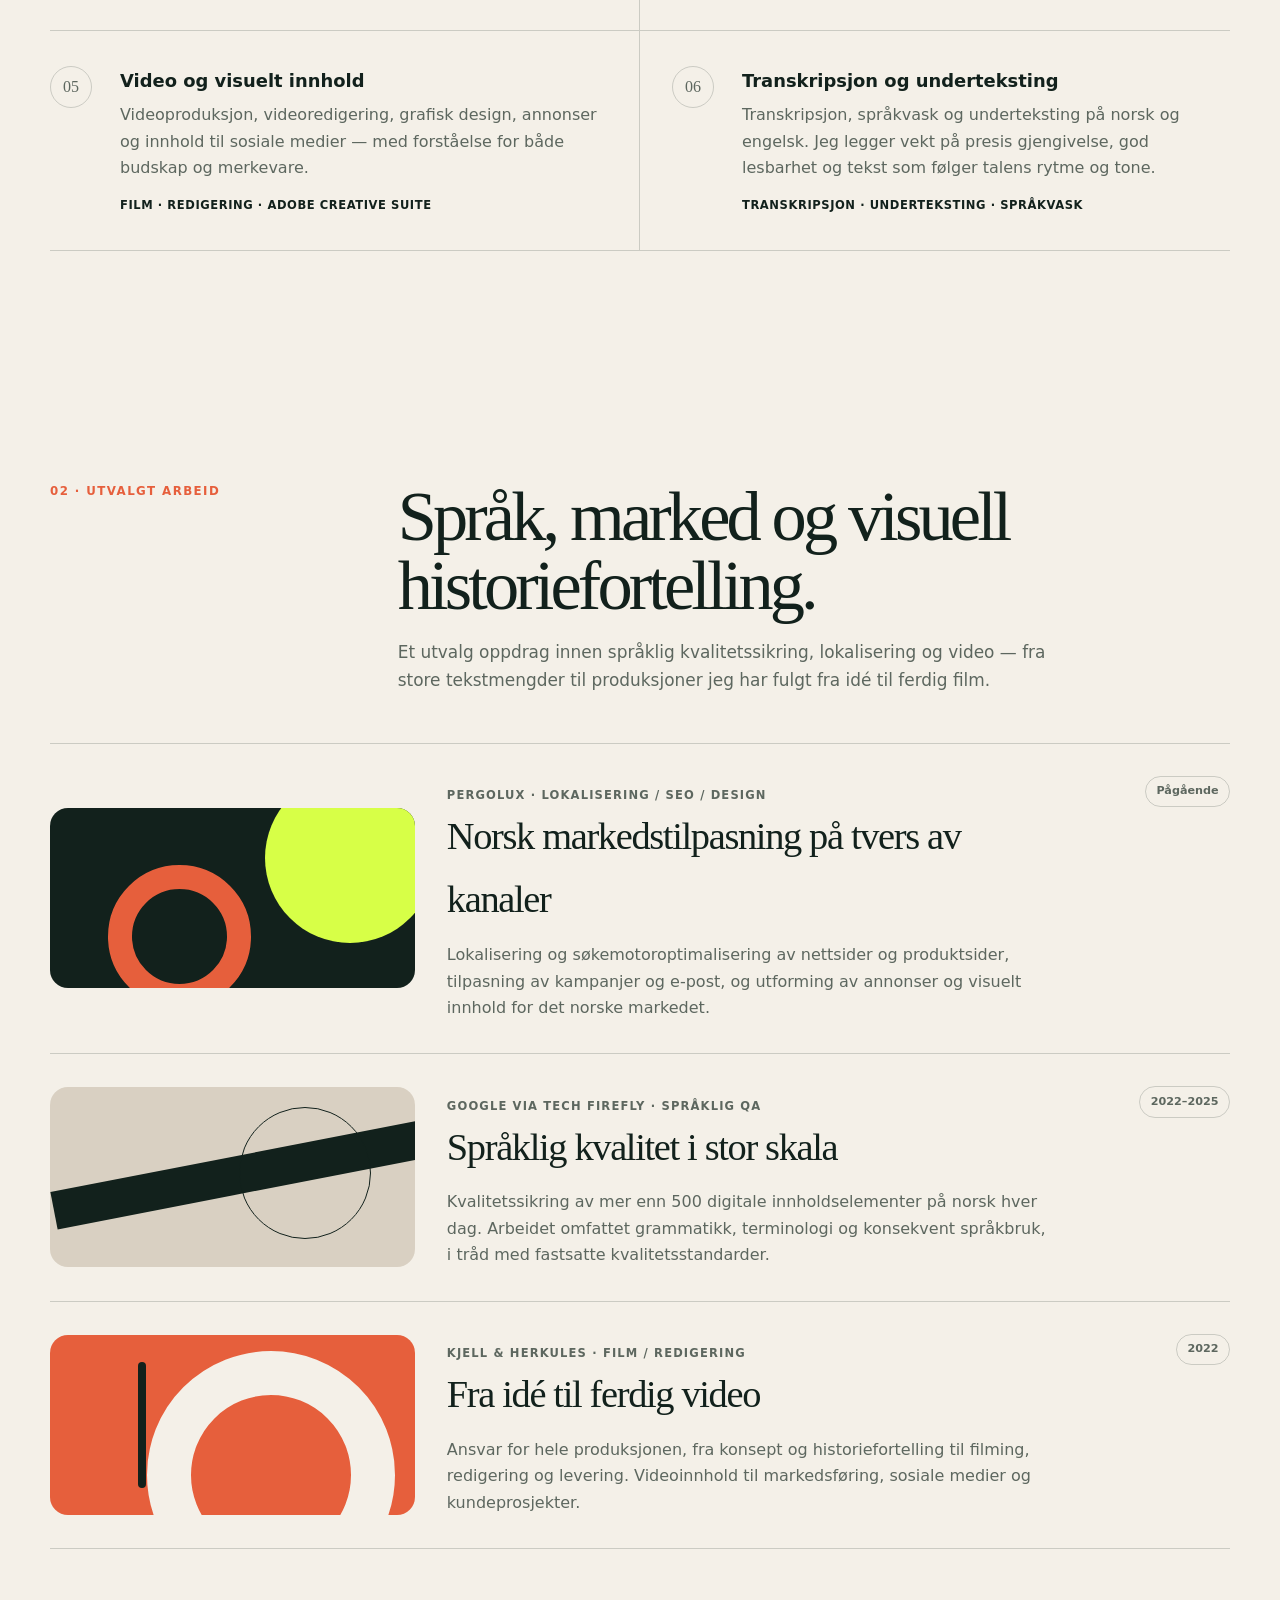
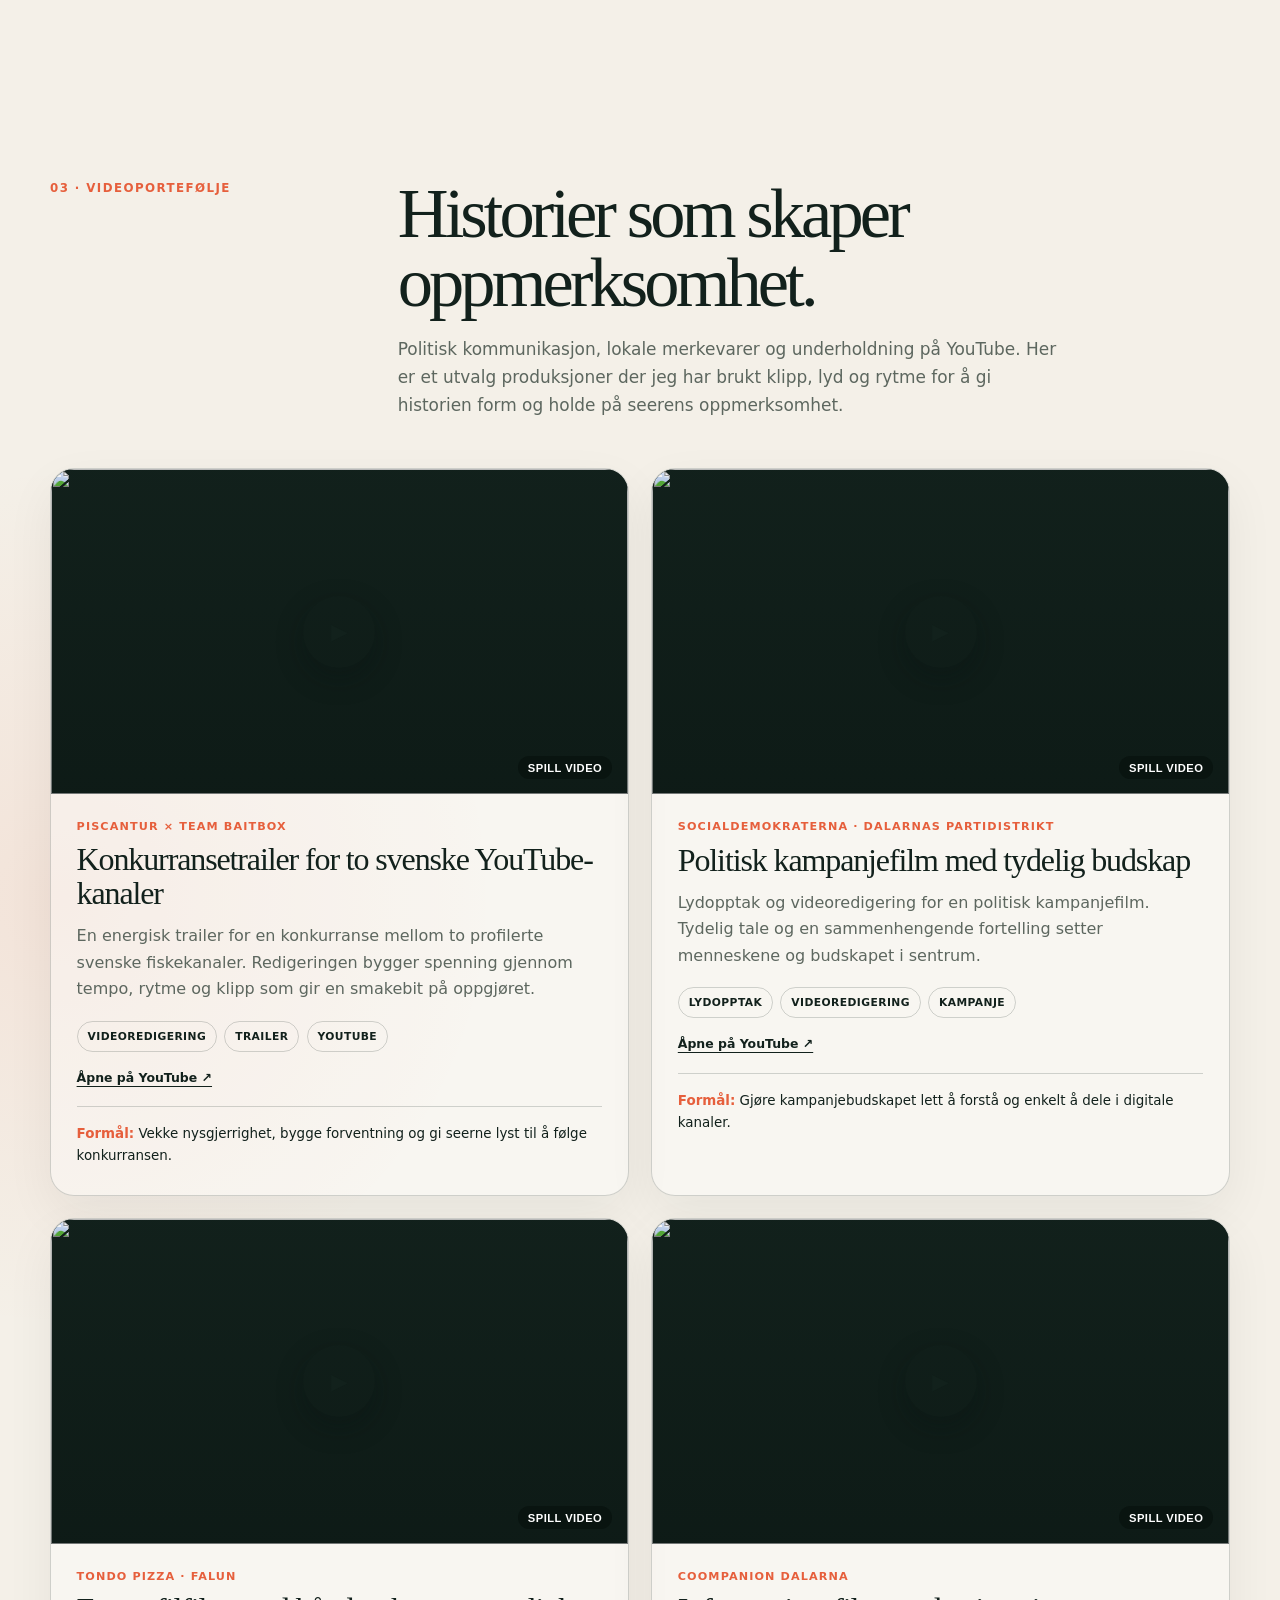
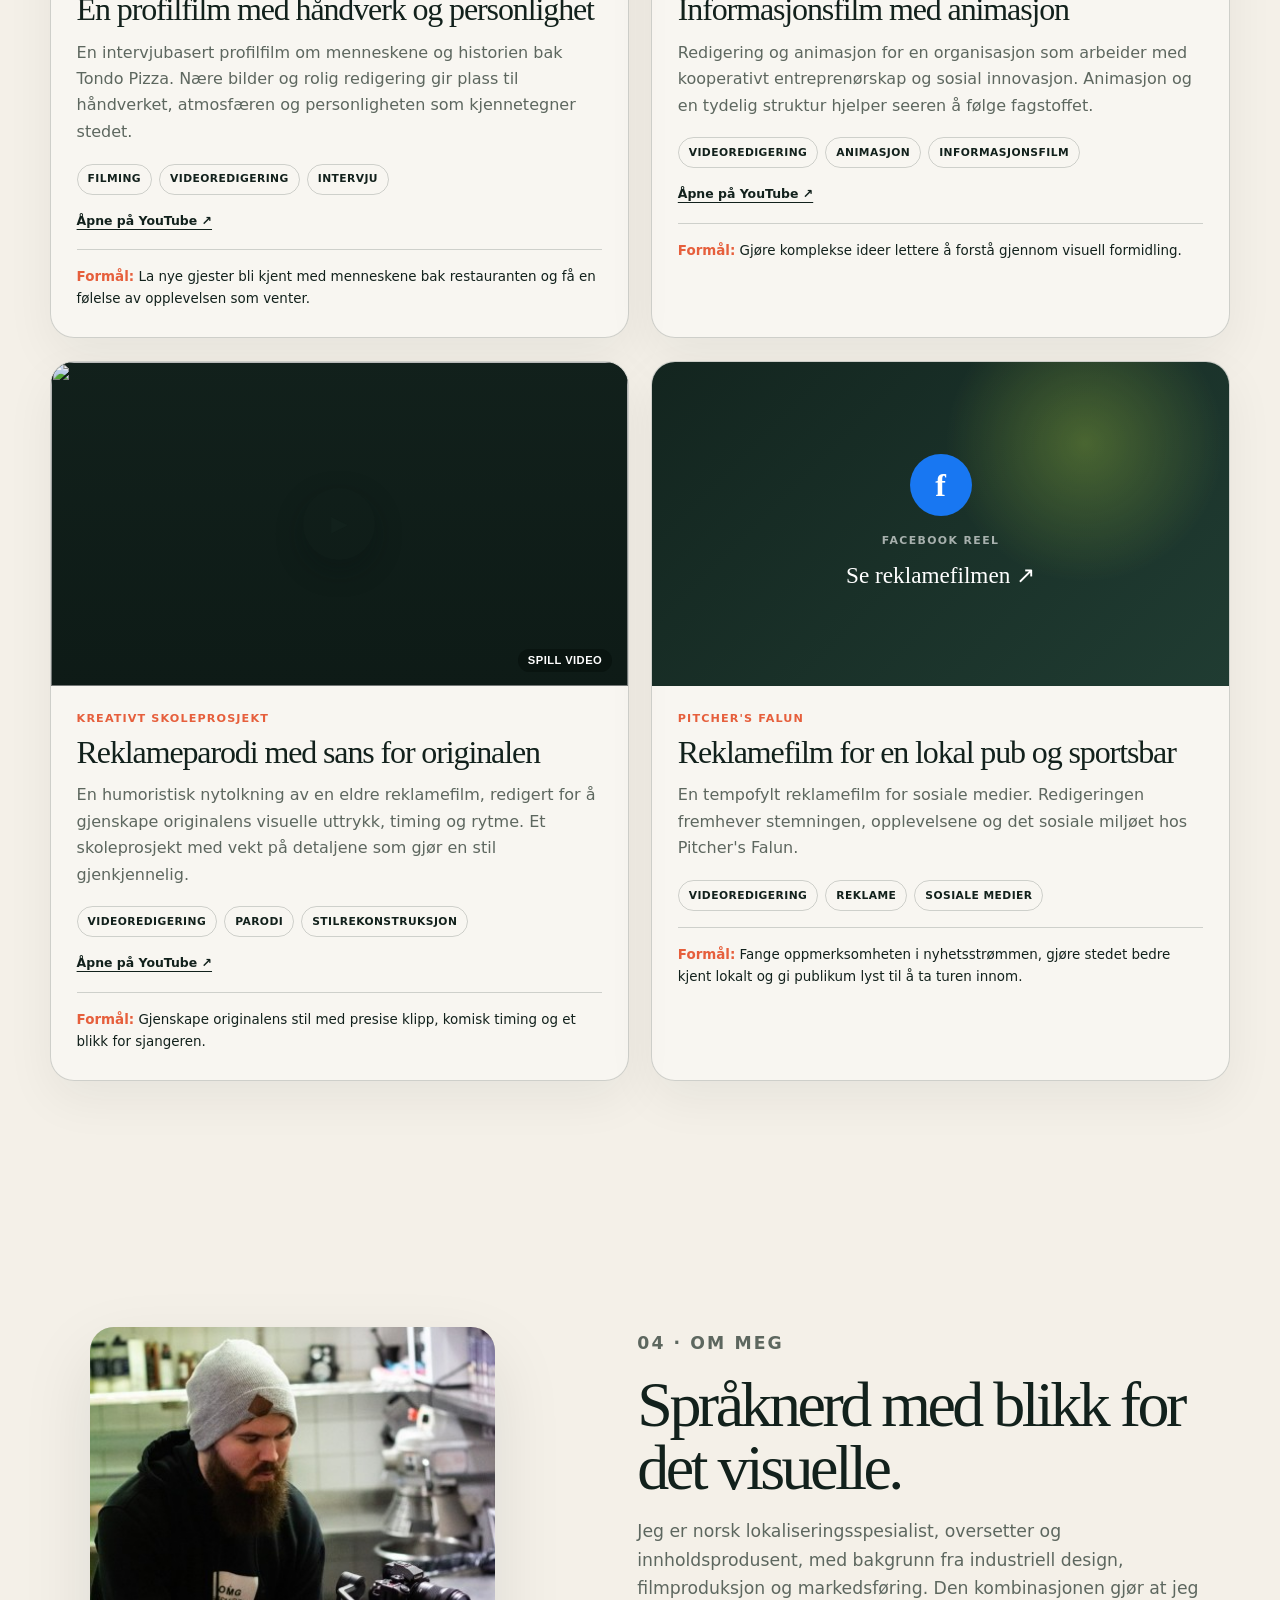
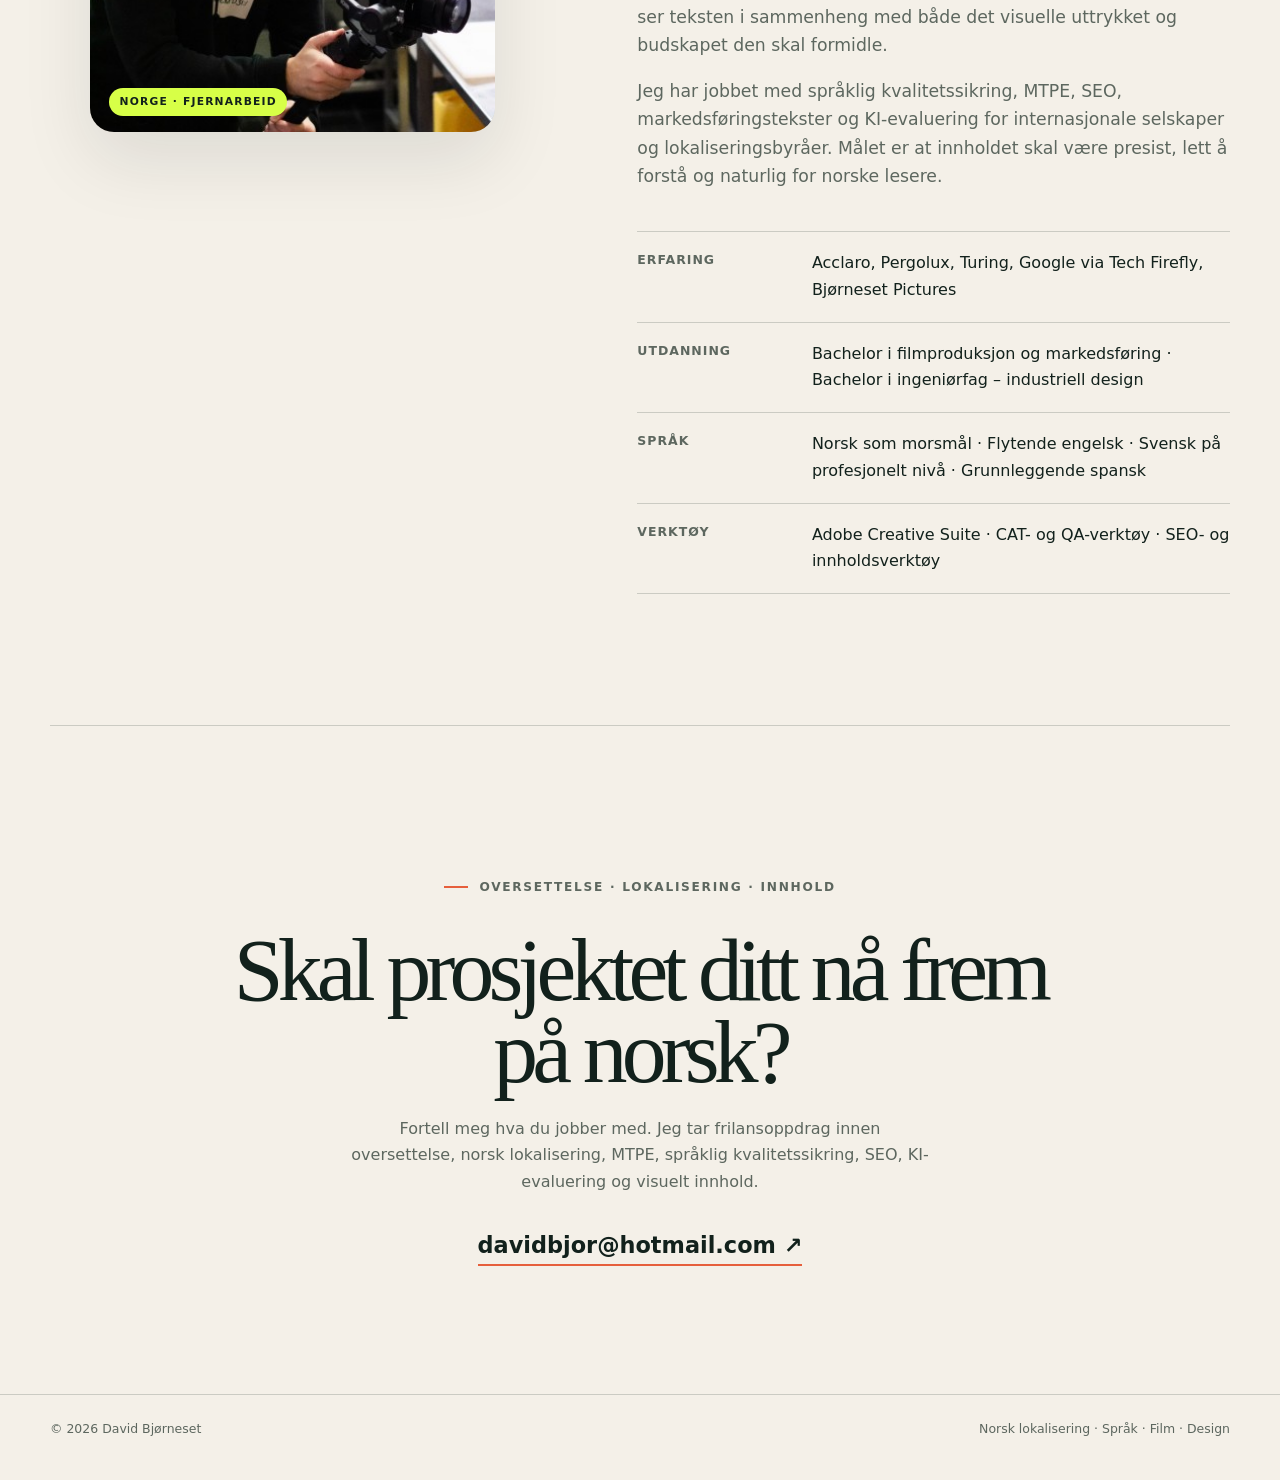
==== commit 8a957cc3: "Fix hero spacing and polish Norwegian copy" ====
--- a/index.html
+++ b/index.html
@@ -62,23 +62,23 @@
     <section class="hero shell" aria-labelledby="hero-title">
       <div>
         <p class="eyebrow">Norsk lokalisering · MTPE · Språklig QA</p>
-        <h1 id="hero-title">Ord som føles <em>norske.</em></h1>
-        <p class="hero-intro">Jeg hjelper internasjonale merkevarer med å treffe det norske markedet gjennom presis oversettelse, naturlig lokalisering, språklig kvalitetssikring og innhold som beholder både mening og personlighet.</p>
+        <h1 id="hero-title">Ord som klinger <em>norsk.</em></h1>
+        <p class="hero-intro">Jeg hjelper internasjonale merkevarer å nå frem til norske kunder. Med presis oversettelse, lokalisering og språklig kvalitetssikring gir jeg innholdet en naturlig norsk stemme som ivaretar både budskap og personlighet.</p>
         <div class="hero-actions">
           <a class="button" href="#arbeid">Se utvalgt arbeid <span aria-hidden="true">↓</span></a>
-          <a class="button secondary" href="mailto:davidbjor@hotmail.com">Diskuter et prosjekt</a>
+          <a class="button secondary" href="mailto:davidbjor@hotmail.com">Fortell om prosjektet ditt</a>
         </div>
       </div>
       <aside class="hero-note" aria-label="Tilgjengelighet">
         <p class="status">Tilgjengelig for frilansoppdrag</p>
-        <p><strong>Fra språk til skjerm</strong>Lokalisering, tekst, design og video — samlet hos én norsk fagperson.</p>
+        <p><strong>Fra språk til skjerm</strong>Lokalisering, tekst, design og video — med blikk for både detaljene og helheten.</p>
       </aside>
     </section>
 
     <div class="signal-strip">
       <div class="signals shell" aria-label="Nøkkelkompetanse">
         <div class="signal"><span>Morsmål</span><strong>Norsk bokmål</strong></div>
-        <div class="signal"><span>Arbeidsform</span><strong>Remote · Europa</strong></div>
+        <div class="signal"><span>Arbeidsform</span><strong>Fjernarbeid · Europa</strong></div>
         <div class="signal"><span>Språk</span><strong>NO · EN · SV</strong></div>
         <div class="signal"><span>Bakgrunn</span><strong>Språk · Film · Design</strong></div>
       </div>
@@ -89,26 +89,26 @@
         <span class="section-number">01 · Tjenester</span>
         <div>
           <h2 id="services-title">Mer enn en direkte oversettelse.</h2>
-          <p class="section-lead">God norsk lokalisering handler om kontekst, tone og målgruppe. Jeg arbeider med hele kjeden fra første oversettelse til siste kvalitetssjekk — og kan også tilpasse det visuelle innholdet.</p>
+          <p class="section-lead">God lokalisering tar hensyn til kontekst, tone og målgruppe. Jeg følger teksten fra første oversettelse til siste kvalitetssjekk og tilpasser gjerne det visuelle innholdet også.</p>
         </div>
       </div>
 
       <div class="services-grid">
         <article class="service">
           <span class="service-index">01</span>
-          <div><h3>Oversettelse og lokalisering</h3><p>Naturlig oversettelse fra engelsk til norsk, kulturell tilpasning, transcreation og norske markedstekster som høres skrevet ut — ikke oversatt.</p><div class="keyword-row">EN–NO · Transcreation · Markedstilpasning</div></div>
+          <div><h3>Oversettelse og lokalisering</h3><p>Oversettelse fra engelsk til norsk, kulturell tilpasning og kreativ bearbeiding av markedsføringstekster (transcreation). Resultatet er tekster som oppleves som skrevet på norsk fra starten av.</p><div class="keyword-row">EN–NO · Transcreation · Markedstilpasning</div></div>
         </article>
         <article class="service">
           <span class="service-index">02</span>
-          <div><h3>MTPE og språklig QA</h3><p>Etterredigering av maskinoversettelse, korrektur, terminologikontroll og linguistic QA med fokus på mening, flyt, konsistens og stilguide.</p><div class="keyword-row">MTPE · LQA · Korrektur · Terminologi</div></div>
+          <div><h3>MTPE og språklig QA</h3><p>Etterredigering av maskinoversettelse, korrektur og språklig kvalitetssikring (LQA). Jeg kontrollerer mening, flyt og terminologi og sørger for at teksten følger stilguiden og har en gjennomgående tone.</p><div class="keyword-row">MTPE · LQA · Korrektur · Terminologi</div></div>
         </article>
         <article class="service">
           <span class="service-index">03</span>
-          <div><h3>SEO-lokalisering og tekst</h3><p>Norsk søkeordsanalyse, SEO-oversettelse, produktsider, metatekster, e-post og konverteringsorientert copywriting tilpasset norske søkevaner.</p><div class="keyword-row">Norsk SEO · Copywriting · Produktsider</div></div>
+          <div><h3>SEO-lokalisering og tekst</h3><p>Søkeordsanalyse og SEO-oversettelse for det norske markedet. Jeg tilpasser produktsider, metabeskrivelser, e-post og markedsføringstekster til norske søkevaner, med tydelige budskap som oppfordrer til handling.</p><div class="keyword-row">Norsk SEO · Tekstforfatting · Produktsider</div></div>
         </article>
         <article class="service">
           <span class="service-index">04</span>
-          <div><h3>KI-evaluering og språkdata</h3><p>Evaluering av store språkmodeller, faktasjekking, rubrikkskriving, responsvurdering og kvalitetssikring av norske KI-oppgaver og språkdata.</p><div class="keyword-row">LLM · AI evaluation · Norsk språkdata</div></div>
+          <div><h3>KI-evaluering og språkdata</h3><p>Evaluering av store språkmodeller, faktasjekking og utvikling av vurderingskriterier. Jeg vurderer KI-genererte svar og kvalitetssikrer oppgaver og språkdata på norsk.</p><div class="keyword-row">LLM · KI-evaluering · Norske språkdata</div></div>
         </article>
         <article class="service">
           <span class="service-index">05</span>
@@ -116,7 +116,7 @@
         </article>
         <article class="service">
           <span class="service-index">06</span>
-          <div><h3>Transkripsjon og underteksting</h3><p>Norsk og engelsk transkripsjon, språkvask og teksting av video, med oppmerksomhet på timing, lesbarhet, tone og tilgjengelighet.</p><div class="keyword-row">Transkripsjon · Subtitling · Språkvask</div></div>
+          <div><h3>Transkripsjon og underteksting</h3><p>Transkripsjon, språkvask og underteksting på norsk og engelsk. Jeg legger vekt på presis gjengivelse, god lesbarhet og tekst som følger talens rytme og tone.</p><div class="keyword-row">Transkripsjon · Underteksting · Språkvask</div></div>
         </article>
       </div>
     </section>
@@ -126,24 +126,24 @@
         <span class="section-number">02 · Utvalgt arbeid</span>
         <div>
           <h2 id="work-title">Språk, marked og visuell historiefortelling.</h2>
-          <p class="section-lead">Et utvalg erfaringer som viser spennvidden fra høyvolum språkkvalitet til markedslokalisering og komplett videoproduksjon.</p>
+          <p class="section-lead">Et utvalg oppdrag innen språklig kvalitetssikring, lokalisering og video — fra store tekstmengder til produksjoner jeg har fulgt fra idé til ferdig film.</p>
         </div>
       </div>
 
       <div class="work-list">
         <article class="work-card">
           <div class="work-visual" aria-hidden="true"></div>
-          <div><p class="work-meta">Pergolux · Lokalisering / SEO / Design</p><h3>Norsk markedstilpasning på tvers av flater</h3><p>Lokalisering og SEO-optimalisering av nettsider og produktsider, tilpasning av markedsføringskampanjer og e-post, samt visuelle annonser og innhold for det norske markedet.</p></div>
+          <div><p class="work-meta">Pergolux · Lokalisering / SEO / Design</p><h3>Norsk markedstilpasning på tvers av kanaler</h3><p>Lokalisering og søkemotoroptimalisering av nettsider og produktsider, tilpasning av kampanjer og e-post, og utforming av annonser og visuelt innhold for det norske markedet.</p></div>
           <span class="work-tag">Pågående</span>
         </article>
         <article class="work-card">
           <div class="work-visual type-two" aria-hidden="true"></div>
-          <div><p class="work-meta">Google via Tech Firefly · Språklig QA</p><h3>Kvalitet i høyt tempo</h3><p>Kvalitetssikring av mer enn 500 norske digitale elementer per dag, med kontroll av grammatikk, terminologi og språklig konsistens etter definerte kvalitetsstandarder.</p></div>
+          <div><p class="work-meta">Google via Tech Firefly · Språklig QA</p><h3>Språklig kvalitet i stor skala</h3><p>Kvalitetssikring av mer enn 500 digitale innholdselementer på norsk hver dag. Arbeidet omfattet grammatikk, terminologi og konsekvent språkbruk, i tråd med fastsatte kvalitetsstandarder.</p></div>
           <span class="work-tag">2022–2025</span>
         </article>
         <article class="work-card">
           <div class="work-visual type-three" aria-hidden="true"></div>
-          <div><p class="work-meta">Kjell &amp; Herkules · Film / Redigering</p><h3>Fra idé til ferdig video</h3><p>Ansvar for hele produksjonsløpet: konsept, filming, historiefortelling, redigering og levering av videoinnhold til markedsføring, sosiale medier og kundeprosjekter.</p></div>
+          <div><p class="work-meta">Kjell &amp; Herkules · Film / Redigering</p><h3>Fra idé til ferdig video</h3><p>Ansvar for hele produksjonen, fra konsept og historiefortelling til filming, redigering og levering. Videoinnhold til markedsføring, sosiale medier og kundeprosjekter.</p></div>
           <span class="work-tag">2022</span>
         </article>
       </div>
@@ -154,41 +154,41 @@
         <span class="section-number">03 · Videoportefølje</span>
         <div>
           <h2 id="film-title">Historier som skaper oppmerksomhet.</h2>
-          <p class="section-lead">Fra politisk kommunikasjon og lokale merkevarer til YouTube-underholdning: utvalgte produksjoner der klipp, lyd, rytme og visuell historiefortelling er brukt for å gjøre budskapet tydelig, engasjerende og delbart.</p>
+          <p class="section-lead">Politisk kommunikasjon, lokale merkevarer og underholdning på YouTube. Her er et utvalg produksjoner der jeg har brukt klipp, lyd og rytme for å gi historien form og holde på seerens oppmerksomhet.</p>
         </div>
       </div>
 
       <div class="video-grid">
         <article class="video-case">
           <div class="video-embed lite-youtube" data-video-id="noKMNAtRO4Q" data-video-title="Konkurransetrailer for Piscantur og Team Baitbox"><button class="video-poster" type="button" aria-label="Spill konkurransetrailer"><img src="https://i.ytimg.com/vi/noKMNAtRO4Q/hqdefault.jpg" alt="" loading="lazy"><span class="video-play" aria-hidden="true">▶</span><span class="video-poster-label">Spill video</span></button></div>
-          <div class="video-copy"><p class="video-client">Piscantur × Team Baitbox</p><h3>Konkurransetrailer for to svenske YouTube-kanaler</h3><p class="video-description">En energisk trailer bygget for å skape forventning rundt en konkurranse mellom to profilerte svenske fiskekanaler. Klipp, rytme og spenningsoppbygging gir lanseringen tydelig fremdrift og en større eventfølelse.</p><div class="video-role"><span>Videoredigering</span><span>Trailer</span><span>YouTube</span></div><a class="youtube-fallback" href="https://youtu.be/noKMNAtRO4Q" target="_blank" rel="noopener noreferrer">Åpne på YouTube ↗</a><p class="impact-note"><strong>Effekt:</strong> Et slagkraftig promoformat utviklet for høy oppmerksomhet, deling og seerinteresse rundt konkurransen.</p></div>
+          <div class="video-copy"><p class="video-client">Piscantur × Team Baitbox</p><h3>Konkurransetrailer for to svenske YouTube-kanaler</h3><p class="video-description">En energisk trailer for en konkurranse mellom to profilerte svenske fiskekanaler. Redigeringen bygger spenning gjennom tempo, rytme og klipp som gir en smakebit på oppgjøret.</p><div class="video-role"><span>Videoredigering</span><span>Trailer</span><span>YouTube</span></div><a class="youtube-fallback" href="https://youtu.be/noKMNAtRO4Q" target="_blank" rel="noopener noreferrer">Åpne på YouTube ↗</a><p class="impact-note"><strong>Formål:</strong> Vekke nysgjerrighet, bygge forventning og gi seerne lyst til å følge konkurransen.</p></div>
         </article>
 
         <article class="video-case">
           <div class="video-embed lite-youtube" data-video-id="oQT2Y7zP45k" data-video-title="Politisk kampanjevideo for Socialdemokraterna i Dalarna"><button class="video-poster" type="button" aria-label="Spill politisk kampanjefilm"><img src="https://i.ytimg.com/vi/oQT2Y7zP45k/hqdefault.jpg" alt="" loading="lazy"><span class="video-play" aria-hidden="true">▶</span><span class="video-poster-label">Spill video</span></button></div>
-          <div class="video-copy"><p class="video-client">Socialdemokraterna · Dalarnas partidistrikt</p><h3>Politisk kampanjefilm med tydelig budskap</h3><p class="video-description">Lydopptak og videoredigering for en politisk kampanjefilm laget for å presentere mennesker og budskap på en troverdig, tilgjengelig og engasjerende måte.</p><div class="video-role"><span>Lydopptak</span><span>Videoredigering</span><span>Kampanje</span></div><a class="youtube-fallback" href="https://youtu.be/oQT2Y7zP45k" target="_blank" rel="noopener noreferrer">Åpne på YouTube ↗</a><p class="impact-note"><strong>Effekt:</strong> Et klart og delbart kampanjeformat som styrker budskapet og gjør kommunikasjonen velegnet for digitale kanaler.</p></div>
+          <div class="video-copy"><p class="video-client">Socialdemokraterna · Dalarnas partidistrikt</p><h3>Politisk kampanjefilm med tydelig budskap</h3><p class="video-description">Lydopptak og videoredigering for en politisk kampanjefilm. Tydelig tale og en sammenhengende fortelling setter menneskene og budskapet i sentrum.</p><div class="video-role"><span>Lydopptak</span><span>Videoredigering</span><span>Kampanje</span></div><a class="youtube-fallback" href="https://youtu.be/oQT2Y7zP45k" target="_blank" rel="noopener noreferrer">Åpne på YouTube ↗</a><p class="impact-note"><strong>Formål:</strong> Gjøre kampanjebudskapet lett å forstå og enkelt å dele i digitale kanaler.</p></div>
         </article>
 
         <article class="video-case">
           <div class="video-embed lite-youtube" data-video-id="rmLTQKEX1hA" data-video-title="Intervju- og profilvideo for Tondo Pizza"><button class="video-poster" type="button" aria-label="Spill profilfilm for Tondo Pizza"><img src="https://i.ytimg.com/vi/rmLTQKEX1hA/hqdefault.jpg" alt="" loading="lazy"><span class="video-play" aria-hidden="true">▶</span><span class="video-poster-label">Spill video</span></button></div>
-          <div class="video-copy"><p class="video-client">Tondo Pizza · Falun</p><h3>Intervjuvideo med håndverk og personlighet</h3><p class="video-description">En varm profilfilm som lar menneskene og historien bak Tondo Pizza stå i sentrum. Nær filming og rolig redigering formidler både håndverket, atmosfæren og personligheten bak den lokale merkevaren.</p><div class="video-role"><span>Filming</span><span>Videoredigering</span><span>Intervju</span></div><a class="youtube-fallback" href="https://youtu.be/rmLTQKEX1hA" target="_blank" rel="noopener noreferrer">Åpne på YouTube ↗</a><p class="impact-note"><strong>Effekt:</strong> Innhold som bygger tillit, gir merkevaren et menneskelig ansikt og gjør restaurantopplevelsen lettere å oppdage digitalt.</p></div>
+          <div class="video-copy"><p class="video-client">Tondo Pizza · Falun</p><h3>En profilfilm med håndverk og personlighet</h3><p class="video-description">En intervjubasert profilfilm om menneskene og historien bak Tondo Pizza. Nære bilder og rolig redigering gir plass til håndverket, atmosfæren og personligheten som kjennetegner stedet.</p><div class="video-role"><span>Filming</span><span>Videoredigering</span><span>Intervju</span></div><a class="youtube-fallback" href="https://youtu.be/rmLTQKEX1hA" target="_blank" rel="noopener noreferrer">Åpne på YouTube ↗</a><p class="impact-note"><strong>Formål:</strong> La nye gjester bli kjent med menneskene bak restauranten og få en følelse av opplevelsen som venter.</p></div>
         </article>
 
         <article class="video-case">
           <div class="video-embed lite-youtube" data-video-id="03p6ocZ1rk0" data-video-title="Informasjonsfilm for Coompanion Dalarna"><button class="video-poster" type="button" aria-label="Spill informasjonsfilm for Coompanion Dalarna"><img src="https://i.ytimg.com/vi/03p6ocZ1rk0/hqdefault.jpg" alt="" loading="lazy"><span class="video-play" aria-hidden="true">▶</span><span class="video-poster-label">Spill video</span></button></div>
-          <div class="video-copy"><p class="video-client">Coompanion Dalarna</p><h3>Informasjonsfilm med animasjon</h3><p class="video-description">Redigering og animasjon for en organisasjon som arbeider med kooperativt entreprenørskap og sosial innovasjon. Visuelle elementer og strukturert klipp gjør fagstoffet mer tilgjengelig og levende.</p><div class="video-role"><span>Videoredigering</span><span>Animasjon</span><span>Informasjonsfilm</span></div><a class="youtube-fallback" href="https://youtu.be/03p6ocZ1rk0" target="_blank" rel="noopener noreferrer">Åpne på YouTube ↗</a><p class="impact-note"><strong>Effekt:</strong> Et tydelig og profesjonelt format som forenkler komplekse ideer og gir organisasjonen innhold som fungerer godt i digital formidling.</p></div>
+          <div class="video-copy"><p class="video-client">Coompanion Dalarna</p><h3>Informasjonsfilm med animasjon</h3><p class="video-description">Redigering og animasjon for en organisasjon som arbeider med kooperativt entreprenørskap og sosial innovasjon. Animasjon og en tydelig struktur hjelper seeren å følge fagstoffet.</p><div class="video-role"><span>Videoredigering</span><span>Animasjon</span><span>Informasjonsfilm</span></div><a class="youtube-fallback" href="https://youtu.be/03p6ocZ1rk0" target="_blank" rel="noopener noreferrer">Åpne på YouTube ↗</a><p class="impact-note"><strong>Formål:</strong> Gjøre komplekse ideer lettere å forstå gjennom visuell formidling.</p></div>
         </article>
 
         <article class="video-case">
           <div class="video-embed lite-youtube" data-video-id="35KVALrmbJA" data-video-title="Retro reklameparodi, skoleprosjekt"><button class="video-poster" type="button" aria-label="Spill retro reklameparodi"><img src="https://i.ytimg.com/vi/35KVALrmbJA/hqdefault.jpg" alt="" loading="lazy"><span class="video-play" aria-hidden="true">▶</span><span class="video-poster-label">Spill video</span></button></div>
-          <div class="video-copy"><p class="video-client">Kreativt skoleprosjekt</p><h3>Retro reklameparodi med presis stilkopi</h3><p class="video-description">En humoristisk nytolkning av en eldre reklamefilm, redigert for å gjenskape originalens visuelle språk, timing og rytme. Prosjektet viser evnen til å analysere og rekonstruere en tydelig etablert stil.</p><div class="video-role"><span>Videoredigering</span><span>Parodi</span><span>Stilrekonstruksjon</span></div><a class="youtube-fallback" href="https://youtu.be/35KVALrmbJA" target="_blank" rel="noopener noreferrer">Åpne på YouTube ↗</a><p class="impact-note"><strong>Effekt:</strong> En minneverdig og underholdende produksjon som demonstrerer detaljblikk, komisk timing og stor sjangerforståelse.</p></div>
+          <div class="video-copy"><p class="video-client">Kreativt skoleprosjekt</p><h3>Reklameparodi med sans for originalen</h3><p class="video-description">En humoristisk nytolkning av en eldre reklamefilm, redigert for å gjenskape originalens visuelle uttrykk, timing og rytme. Et skoleprosjekt med vekt på detaljene som gjør en stil gjenkjennelig.</p><div class="video-role"><span>Videoredigering</span><span>Parodi</span><span>Stilrekonstruksjon</span></div><a class="youtube-fallback" href="https://youtu.be/35KVALrmbJA" target="_blank" rel="noopener noreferrer">Åpne på YouTube ↗</a><p class="impact-note"><strong>Formål:</strong> Gjenskape originalens stil med presise klipp, komisk timing og et blikk for sjangeren.</p></div>
         </article>
 
         <article class="video-case">
           <a class="facebook-reel" href="https://www.facebook.com/reel/4784541218332581" target="_blank" rel="noopener noreferrer" aria-label="Se reklamefilmen for Pitcher's Falun på Facebook">
             <span><span class="facebook-icon" aria-hidden="true">f</span><span class="facebook-kicker">Facebook Reel</span><span class="facebook-title">Se reklamefilmen ↗</span></span>
           </a>
-          <div class="video-copy"><p class="video-client">Pitcher's Falun</p><h3>Sosial reklamefilm for lokal pub og sportbar</h3><p class="video-description">En tempofylt reklamefilm redigert for sosiale medier, med fokus på atmosfære, opplevelse og det sosiale miljøet hos Pitcher’s Falun.</p><div class="video-role"><span>Videoredigering</span><span>Reklame</span><span>Sosiale medier</span></div><p class="impact-note"><strong>Effekt:</strong> Et energisk format utviklet for å styrke lokal synlighet, stoppe scrollen og motivere publikum til å besøke stedet.</p></div>
+          <div class="video-copy"><p class="video-client">Pitcher's Falun</p><h3>Reklamefilm for en lokal pub og sportsbar</h3><p class="video-description">En tempofylt reklamefilm for sosiale medier. Redigeringen fremhever stemningen, opplevelsene og det sosiale miljøet hos Pitcher's Falun.</p><div class="video-role"><span>Videoredigering</span><span>Reklame</span><span>Sosiale medier</span></div><p class="impact-note"><strong>Formål:</strong> Fange oppmerksomheten i nyhetsstrømmen, gjøre stedet bedre kjent lokalt og gi publikum lyst til å ta turen innom.</p></div>
         </article>
       </div>
     </section>
@@ -197,18 +197,18 @@
       <div class="about-grid">
         <figure class="portrait">
           <img src="/assets/david-bjorneset-profile.png" alt="David Bjørneset filmer med et profesjonelt kamera" width="400" height="400" loading="lazy" decoding="async">
-          <figcaption class="portrait-label">Norge · Remote</figcaption>
+          <figcaption class="portrait-label">Norge · Fjernarbeid</figcaption>
         </figure>
         <div class="about-copy">
           <p class="section-number">04 · Om meg</p>
-          <h2 id="about-title">Språknerd med kameraøye.</h2>
-          <p>Jeg er norsk lokaliseringsspesialist, oversetter og innholdsprodusent med utdanning innen både industriell design og filmproduksjon og markedsføring. Det gjør at jeg ser både detaljene i teksten og helheten rundt den.</p>
-          <p>Jeg har jobbet med norsk språkkvalitet, MTPE, SEO, markedsinnhold og KI-evaluering for internasjonale selskaper og lokaliseringsmiljøer. Målet er alltid det samme: korrekt innhold som føles naturlig for mottakeren.</p>
+          <h2 id="about-title">Språknerd med blikk for det visuelle.</h2>
+          <p>Jeg er norsk lokaliseringsspesialist, oversetter og innholdsprodusent, med bakgrunn fra industriell design, filmproduksjon og markedsføring. Den kombinasjonen gjør at jeg ser teksten i sammenheng med både det visuelle uttrykket og budskapet den skal formidle.</p>
+          <p>Jeg har jobbet med språklig kvalitetssikring, MTPE, SEO, markedsføringstekster og KI-evaluering for internasjonale selskaper og lokaliseringsbyråer. Målet er at innholdet skal være presist, lett å forstå og naturlig for norske lesere.</p>
           <dl class="fact-list">
             <div class="fact"><dt>Erfaring</dt><dd>Acclaro, Pergolux, Turing, Google via Tech Firefly, Bjørneset Pictures</dd></div>
-            <div class="fact"><dt>Utdanning</dt><dd>Bachelor i filmproduksjon og markedsføring · Bachelor i industriell designingeniør</dd></div>
-            <div class="fact"><dt>Språk</dt><dd>Norsk morsmål · Flytende engelsk · Profesjonell svensk · Grunnleggende spansk</dd></div>
-            <div class="fact"><dt>Verktøy</dt><dd>Adobe Creative Suite · CAT- og QA-arbeidsflyter · SEO- og innholdsverktøy</dd></div>
+            <div class="fact"><dt>Utdanning</dt><dd>Bachelor i filmproduksjon og markedsføring · Bachelor i ingeniørfag – industriell design</dd></div>
+            <div class="fact"><dt>Språk</dt><dd>Norsk som morsmål · Flytende engelsk · Svensk på profesjonelt nivå · Grunnleggende spansk</dd></div>
+            <div class="fact"><dt>Verktøy</dt><dd>Adobe Creative Suite · CAT- og QA-verktøy · SEO- og innholdsverktøy</dd></div>
           </dl>
         </div>
       </div>
@@ -216,8 +216,8 @@
 
     <section class="contact shell" id="kontakt" aria-labelledby="contact-title">
       <p class="eyebrow" style="justify-content:center">Oversettelse · Lokalisering · Innhold</p>
-      <h2 id="contact-title">Har du et prosjekt som skal fungere på norsk?</h2>
-      <p>Ta kontakt for frilansoppdrag innen norsk oversettelse, lokalisering, MTPE, språklig kvalitetssikring, SEO, KI-evaluering eller visuelt innhold.</p>
+      <h2 id="contact-title">Skal prosjektet ditt nå frem på norsk?</h2>
+      <p>Fortell meg hva du jobber med. Jeg tar frilansoppdrag innen oversettelse, norsk lokalisering, MTPE, språklig kvalitetssikring, SEO, KI-evaluering og visuelt innhold.</p>
       <a class="contact-link" href="mailto:davidbjor@hotmail.com">davidbjor@hotmail.com ↗</a>
     </section>
   </main>
--- a/styles.css
+++ b/styles.css
@@ -164,8 +164,7 @@
   grid-template-columns: minmax(0, 1.4fr) minmax(260px, 0.6fr);
   gap: clamp(2rem, 7vw, 7rem);
   align-items: end;
-  min-height: calc(100vh - 78px);
-  padding-block: clamp(5rem, 10vw, 9rem) 4rem;
+  padding-block: clamp(3rem, 6vw, 5rem) 4rem;
 }
 
 .eyebrow {
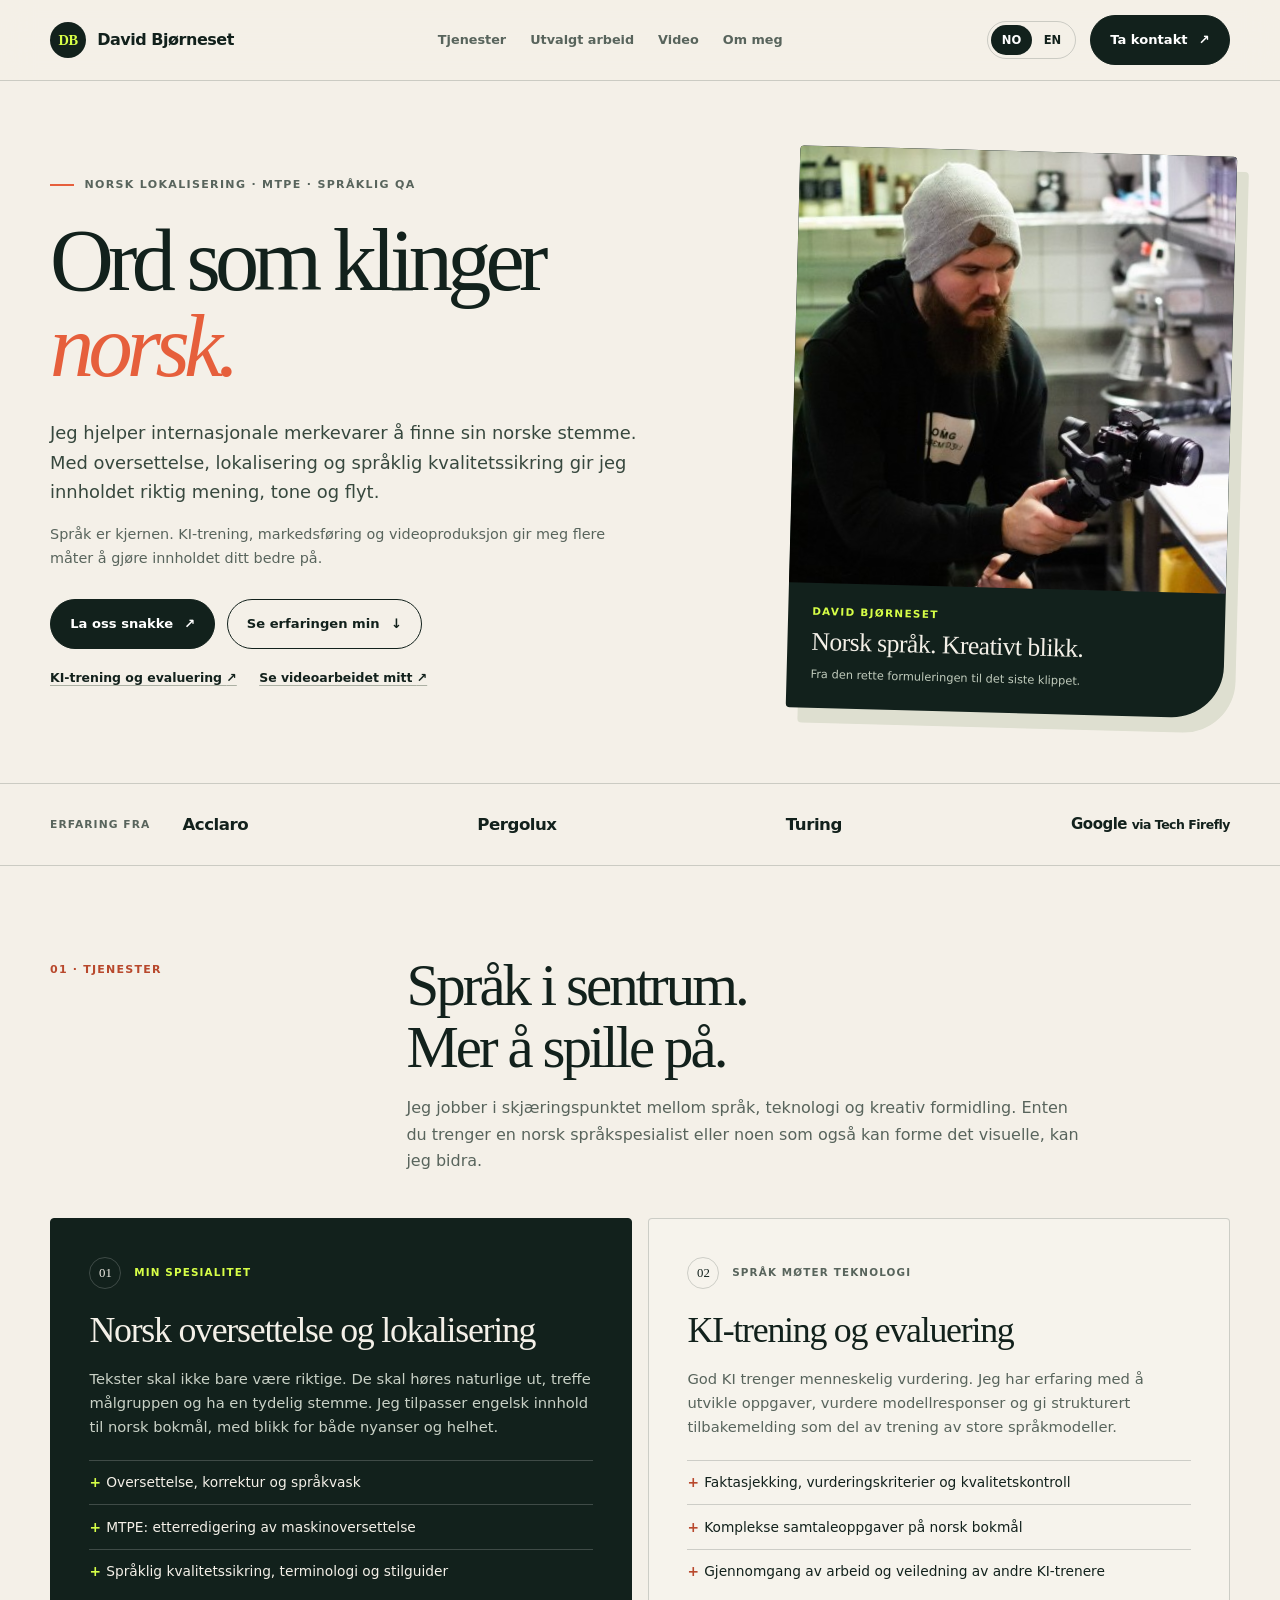
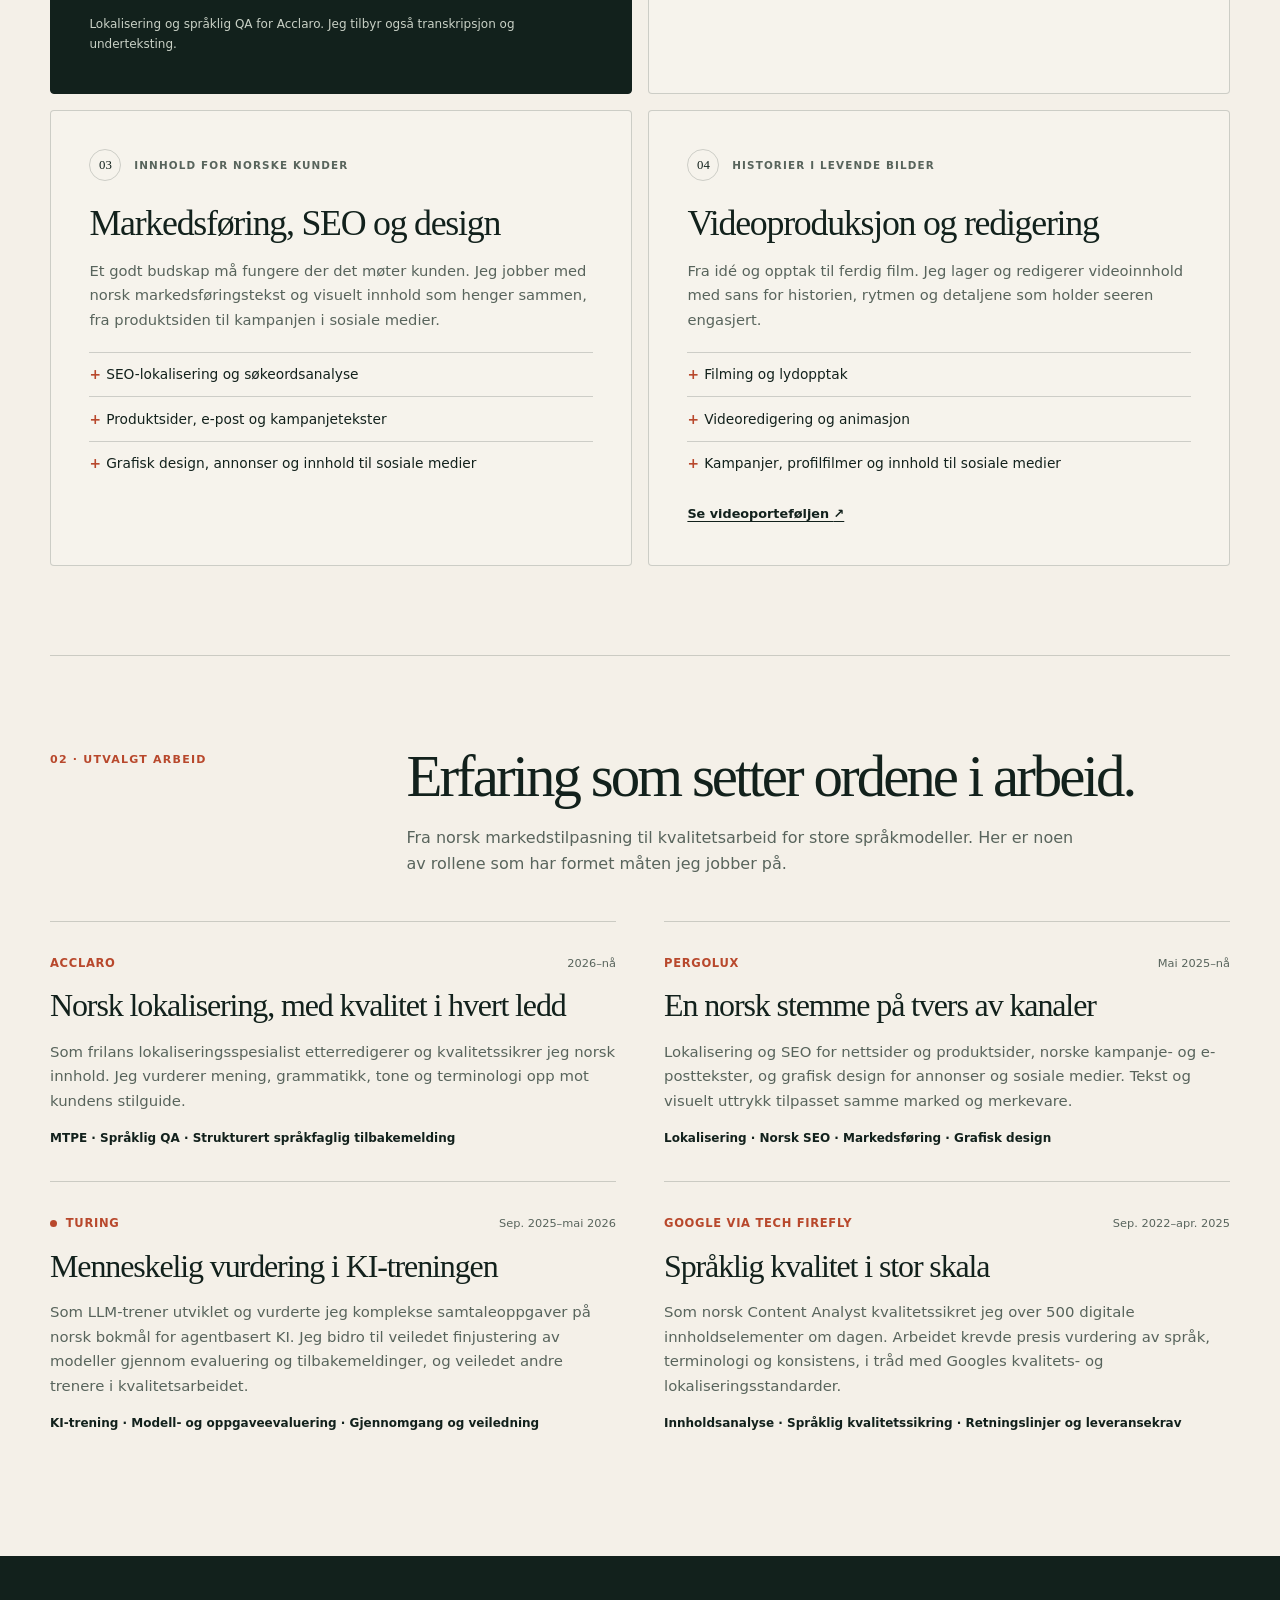
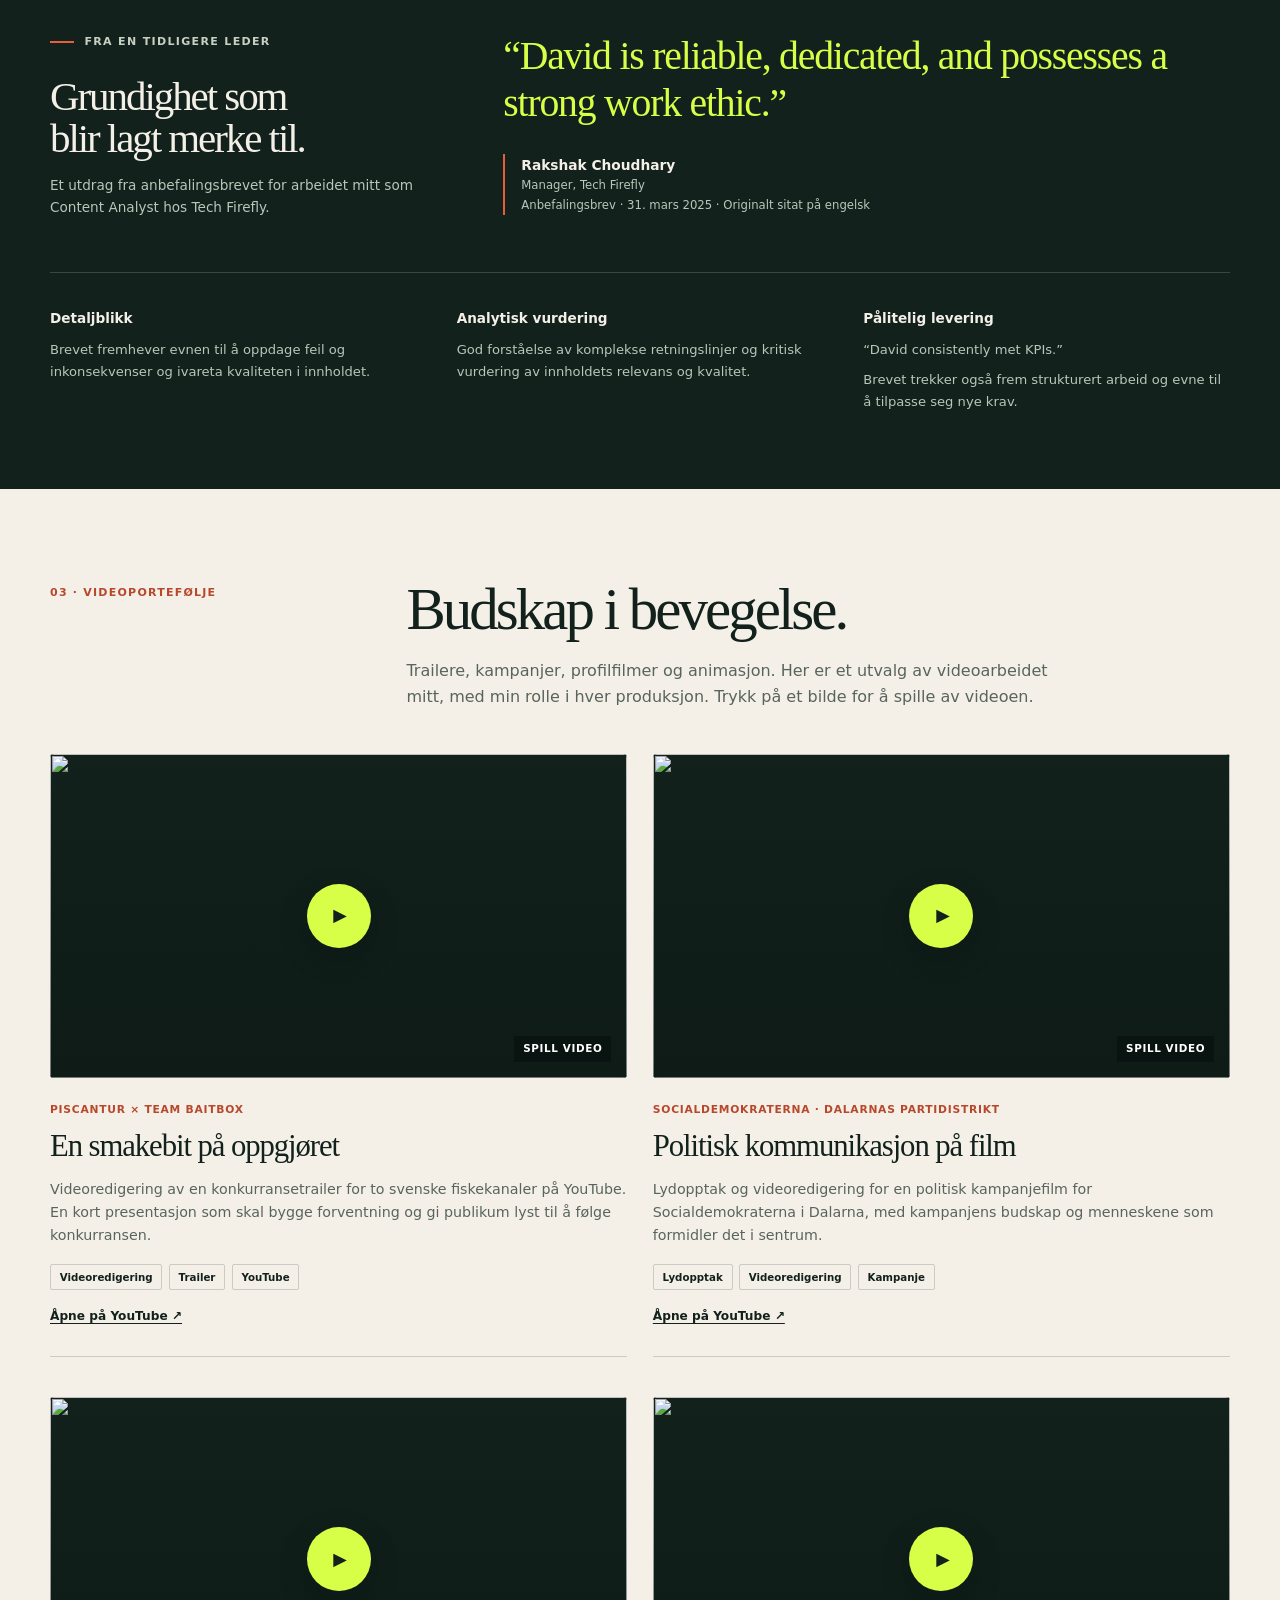
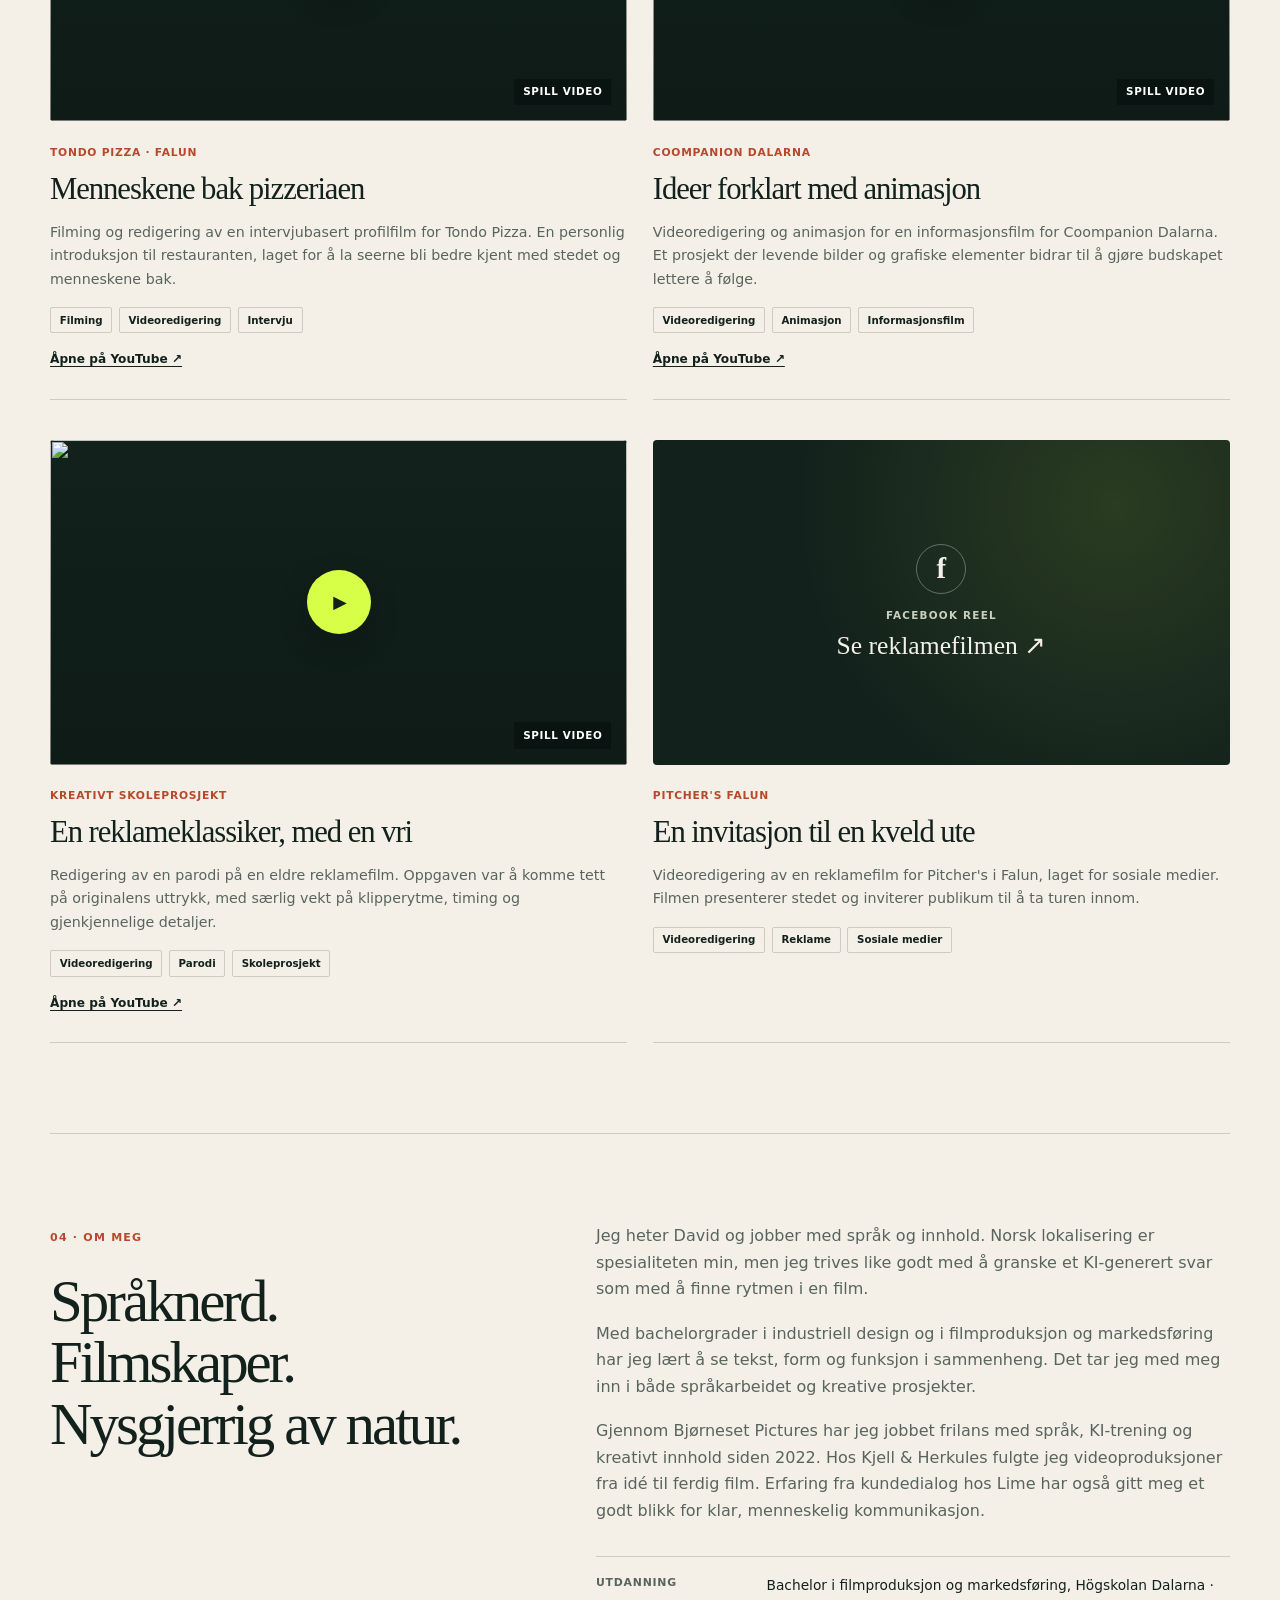
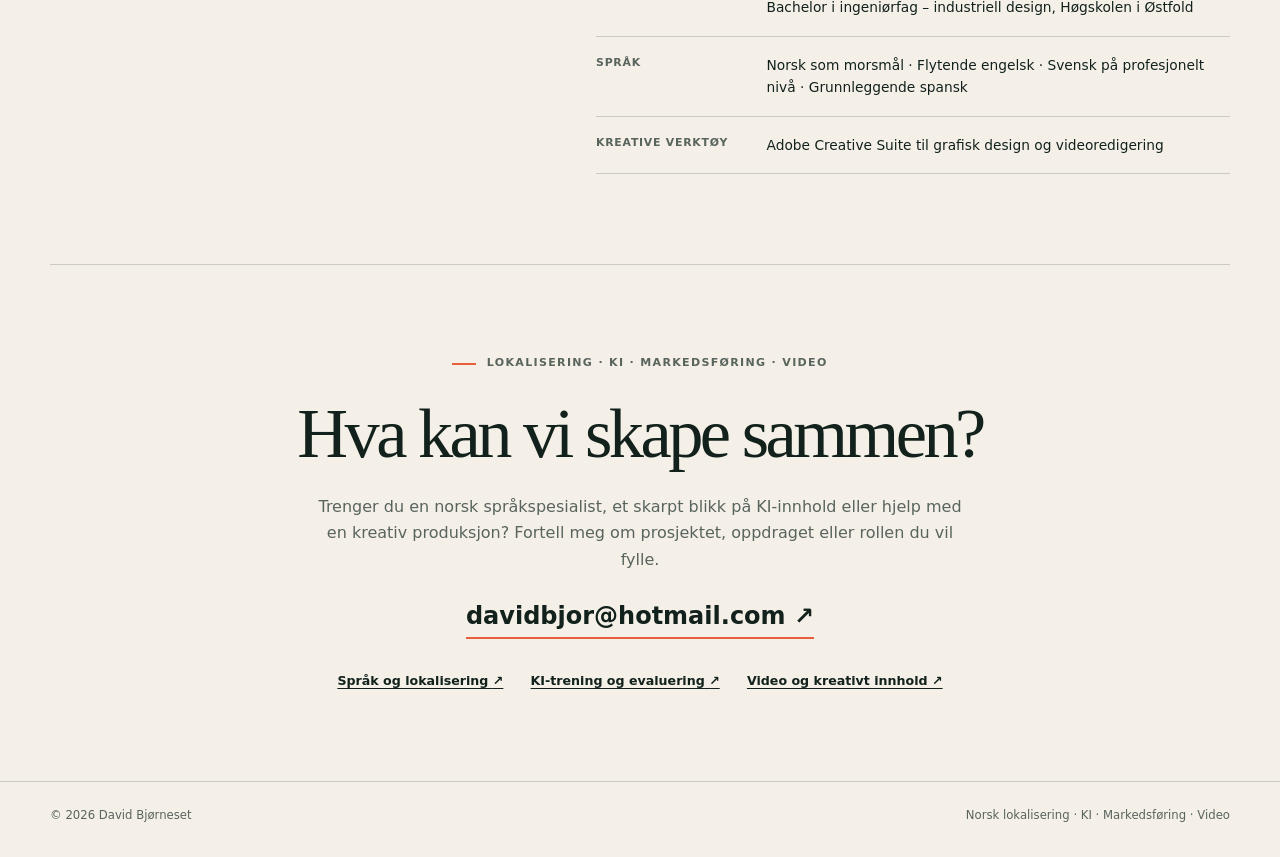
==== commit d4a06e6f: "Redesign portfolio around localisation, AI and creative work" ====
--- a/index.html
+++ b/index.html
@@ -4,11 +4,11 @@
   <meta charset="utf-8">
   <meta name="viewport" content="width=device-width, initial-scale=1">
   <title>Norsk oversetter og lokaliseringsspesialist | David Bjørneset</title>
-  <meta name="description" content="Norsk lokaliseringsspesialist, oversetter og språkkonsulent med erfaring innen MTPE, språklig QA, SEO-lokalisering, transcreation, KI-evaluering, videoproduksjon og grafisk design.">
+  <meta name="description" content="David Bjørneset: norsk oversetter og lokaliseringsspesialist innen MTPE og språklig kvalitetssikring. Også KI-trening, markedsføring og videoproduksjon.">
   <meta name="author" content="David Bjørneset">
-  <meta name="keywords" content="norsk oversetter, lokaliseringsspesialist, norsk lokalisering, oversettelse engelsk norsk, MTPE norsk, språklig kvalitetssikring, linguistic QA Norwegian, SEO lokalisering, transcreation norsk, norsk språkkonsulent, korrekturlesing, tekstforfatter, AI evaluator Norwegian, videoprodusent">
   <meta name="robots" content="index, follow, max-image-preview:large">
   <meta name="theme-color" content="#f4f0e8">
+  <link rel="icon" href="data:image/svg+xml,%3Csvg xmlns='http://www.w3.org/2000/svg' viewBox='0 0 64 64'%3E%3Crect width='64' height='64' rx='32' fill='%2312211c'/%3E%3Ctext x='32' y='41' text-anchor='middle' font-family='Georgia,serif' font-size='28' font-weight='bold' fill='%23d7ff47'%3EDB%3C/text%3E%3C/svg%3E">
   <link rel="canonical" href="https://davidawb93-prog.github.io/">
   <link rel="alternate" hreflang="nb" href="https://davidawb93-prog.github.io/">
   <link rel="alternate" hreflang="en" href="https://davidawb93-prog.github.io/en/">
@@ -16,20 +16,24 @@
   <meta property="og:type" content="website">
   <meta property="og:locale" content="nb_NO">
   <meta property="og:locale:alternate" content="en_GB">
-  <meta property="og:title" content="David Bjørneset — Norsk lokalisering, språk og innhold">
-  <meta property="og:description" content="Norsk lokalisering, MTPE, språklig QA, SEO, KI-evaluering og visuelt innhold for internasjonale merkevarer.">
+  <meta property="og:title" content="David Bjørneset — Norsk språk. Kreativt blikk.">
+  <meta property="og:description" content="Norsk lokalisering og språklig kvalitetssikring, med erfaring fra KI-trening, markedsføring og videoproduksjon.">
   <meta property="og:url" content="https://davidawb93-prog.github.io/">
-  <link rel="stylesheet" href="/styles.css">
+  <meta property="og:image" content="https://davidawb93-prog.github.io/assets/david-bjorneset-profile.png">
+  <meta property="og:image:alt" content="David Bjørneset under en videoproduksjon">
+  <meta name="twitter:card" content="summary">
+  <link rel="stylesheet" href="/styles.css?v=20261016">
   <script type="application/ld+json">
   {
     "@context": "https://schema.org",
     "@type": "Person",
     "name": "David Bjørneset",
     "url": "https://davidawb93-prog.github.io/",
+    "image": "https://davidawb93-prog.github.io/assets/david-bjorneset-profile.png",
     "email": "mailto:davidbjor@hotmail.com",
     "jobTitle": "Norsk lokaliseringsspesialist og språkkonsulent",
     "knowsLanguage": ["Norwegian", "English", "Swedish", "Spanish"],
-    "knowsAbout": ["Norwegian localization", "Translation", "MTPE", "Linguistic quality assurance", "SEO localization", "Transcreation", "AI evaluation", "Video editing", "Graphic design"]
+    "knowsAbout": ["Norwegian localization", "English to Norwegian translation", "MTPE", "Linguistic quality assurance", "SEO localization", "AI training", "AI evaluation", "Video production", "Video editing", "Graphic design"]
   }
   </script>
 </head>
@@ -53,34 +57,44 @@
           <a href="/" lang="nb" aria-current="page">NO</a>
           <a href="/en/" lang="en">EN</a>
         </div>
-        <a class="button" href="mailto:davidbjor@hotmail.com">Ta kontakt <span aria-hidden="true">↗</span></a>
+        <a class="button" href="#kontakt">Ta kontakt <span aria-hidden="true">↗</span></a>
+        <details class="mobile-menu">
+          <summary>Meny</summary>
+          <div>
+            <a href="#tjenester">Tjenester</a>
+            <a href="#arbeid">Utvalgt arbeid</a>
+            <a href="#video">Video</a>
+            <a href="#om">Om meg</a>
+            <a href="#kontakt">Ta kontakt</a>
+          </div>
+        </details>
       </div>
     </nav>
   </header>
 
   <main id="innhold">
     <section class="hero shell" aria-labelledby="hero-title">
-      <div>
+      <div class="hero-copy">
         <p class="eyebrow">Norsk lokalisering · MTPE · Språklig QA</p>
         <h1 id="hero-title">Ord som klinger <em>norsk.</em></h1>
-        <p class="hero-intro">Jeg hjelper internasjonale merkevarer å nå frem til norske kunder. Med presis oversettelse, lokalisering og språklig kvalitetssikring gir jeg innholdet en naturlig norsk stemme som ivaretar både budskap og personlighet.</p>
+        <p class="hero-intro">Jeg hjelper internasjonale merkevarer å finne sin norske stemme. Med oversettelse, lokalisering og språklig kvalitetssikring gir jeg innholdet riktig mening, tone og flyt.</p>
+        <p class="hero-breadth">Språk er kjernen. KI-trening, markedsføring og videoproduksjon gir meg flere måter å gjøre innholdet ditt bedre på.</p>
         <div class="hero-actions">
-          <a class="button" href="#arbeid">Se utvalgt arbeid <span aria-hidden="true">↓</span></a>
-          <a class="button secondary" href="mailto:davidbjor@hotmail.com">Fortell om prosjektet ditt</a>
-        </div>
-      </div>
-      <aside class="hero-note" aria-label="Tilgjengelighet">
-        <p class="status">Tilgjengelig for frilansoppdrag</p>
-        <p><strong>Fra språk til skjerm</strong>Lokalisering, tekst, design og video — med blikk for både detaljene og helheten.</p>
-      </aside>
-    </section>
-
-    <div class="signal-strip">
-      <div class="signals shell" aria-label="Nøkkelkompetanse">
-        <div class="signal"><span>Morsmål</span><strong>Norsk bokmål</strong></div>
-        <div class="signal"><span>Arbeidsform</span><strong>Fjernarbeid · Europa</strong></div>
-        <div class="signal"><span>Språk</span><strong>NO · EN · SV</strong></div>
-        <div class="signal"><span>Bakgrunn</span><strong>Språk · Film · Design</strong></div>
+          <a class="button" href="#kontakt">La oss snakke <span aria-hidden="true">↗</span></a>
+          <a class="button secondary" href="#arbeid">Se erfaringen min <span aria-hidden="true">↓</span></a>
+        </div>
+        <div class="hero-links"><a href="#ai">KI-trening og evaluering <span aria-hidden="true">↗</span></a><a href="#video">Se videoarbeidet mitt <span aria-hidden="true">↗</span></a></div>
+      </div>
+      <figure class="hero-portrait">
+        <img src="/assets/david-bjorneset-profile.png" alt="David Bjørneset bak kameraet under en videoproduksjon" width="400" height="400" loading="eager" decoding="async" fetchpriority="high">
+        <figcaption><span class="portrait-kicker">David Bjørneset</span><strong>Norsk språk. Kreativt blikk.</strong><span>Fra den rette formuleringen til det siste klippet.</span></figcaption>
+      </figure>
+    </section>
+
+    <div class="experience-strip">
+      <div class="shell">
+        <p class="strip-label">Erfaring fra</p>
+        <div class="experience-names" aria-label="Selskaper jeg har jobbet med"><span>Acclaro</span><span>Pergolux</span><span>Turing</span><span>Google <small>via Tech Firefly</small></span></div>
       </div>
     </div>
 
@@ -88,35 +102,37 @@
       <div class="section-head">
         <span class="section-number">01 · Tjenester</span>
         <div>
-          <h2 id="services-title">Mer enn en direkte oversettelse.</h2>
-          <p class="section-lead">God lokalisering tar hensyn til kontekst, tone og målgruppe. Jeg følger teksten fra første oversettelse til siste kvalitetssjekk og tilpasser gjerne det visuelle innholdet også.</p>
-        </div>
-      </div>
-
-      <div class="services-grid">
-        <article class="service">
-          <span class="service-index">01</span>
-          <div><h3>Oversettelse og lokalisering</h3><p>Oversettelse fra engelsk til norsk, kulturell tilpasning og kreativ bearbeiding av markedsføringstekster (transcreation). Resultatet er tekster som oppleves som skrevet på norsk fra starten av.</p><div class="keyword-row">EN–NO · Transcreation · Markedstilpasning</div></div>
-        </article>
-        <article class="service">
-          <span class="service-index">02</span>
-          <div><h3>MTPE og språklig QA</h3><p>Etterredigering av maskinoversettelse, korrektur og språklig kvalitetssikring (LQA). Jeg kontrollerer mening, flyt og terminologi og sørger for at teksten følger stilguiden og har en gjennomgående tone.</p><div class="keyword-row">MTPE · LQA · Korrektur · Terminologi</div></div>
-        </article>
-        <article class="service">
-          <span class="service-index">03</span>
-          <div><h3>SEO-lokalisering og tekst</h3><p>Søkeordsanalyse og SEO-oversettelse for det norske markedet. Jeg tilpasser produktsider, metabeskrivelser, e-post og markedsføringstekster til norske søkevaner, med tydelige budskap som oppfordrer til handling.</p><div class="keyword-row">Norsk SEO · Tekstforfatting · Produktsider</div></div>
-        </article>
-        <article class="service">
-          <span class="service-index">04</span>
-          <div><h3>KI-evaluering og språkdata</h3><p>Evaluering av store språkmodeller, faktasjekking og utvikling av vurderingskriterier. Jeg vurderer KI-genererte svar og kvalitetssikrer oppgaver og språkdata på norsk.</p><div class="keyword-row">LLM · KI-evaluering · Norske språkdata</div></div>
-        </article>
-        <article class="service">
-          <span class="service-index">05</span>
-          <div><h3>Video og visuelt innhold</h3><p>Videoproduksjon, videoredigering, grafisk design, annonser og innhold til sosiale medier — med forståelse for både budskap og merkevare.</p><div class="keyword-row">Film · Redigering · Adobe Creative Suite</div></div>
-        </article>
-        <article class="service">
-          <span class="service-index">06</span>
-          <div><h3>Transkripsjon og underteksting</h3><p>Transkripsjon, språkvask og underteksting på norsk og engelsk. Jeg legger vekt på presis gjengivelse, god lesbarhet og tekst som følger talens rytme og tone.</p><div class="keyword-row">Transkripsjon · Underteksting · Språkvask</div></div>
+          <h2 id="services-title">Språk i sentrum.<br>Mer å spille på.</h2>
+          <p class="section-lead">Jeg jobber i skjæringspunktet mellom språk, teknologi og kreativ formidling. Enten du trenger en norsk språkspesialist eller noen som også kan forme det visuelle, kan jeg bidra.</p>
+        </div>
+      </div>
+
+      <div class="capability-grid">
+        <article class="capability primary" id="localisation">
+          <div class="capability-top"><span class="service-index">01</span><span class="capability-label">Min spesialitet</span></div>
+          <h3>Norsk oversettelse og lokalisering</h3>
+          <p>Tekster skal ikke bare være riktige. De skal høres naturlige ut, treffe målgruppen og ha en tydelig stemme. Jeg tilpasser engelsk innhold til norsk bokmål, med blikk for både nyanser og helhet.</p>
+          <ul class="capability-list"><li>Oversettelse, korrektur og språkvask</li><li>MTPE: etterredigering av maskinoversettelse</li><li>Språklig kvalitetssikring, terminologi og stilguider</li></ul>
+          <p class="capability-note">Lokalisering og språklig QA for Acclaro. Jeg tilbyr også transkripsjon og underteksting.</p>
+        </article>
+        <article class="capability" id="ai">
+          <div class="capability-top"><span class="service-index">02</span><span class="capability-label">Språk møter teknologi</span></div>
+          <h3>KI-trening og evaluering</h3>
+          <p>God KI trenger menneskelig vurdering. Jeg har erfaring med å utvikle oppgaver, vurdere modellresponser og gi strukturert tilbakemelding som del av trening av store språkmodeller.</p>
+          <ul class="capability-list"><li>Faktasjekking, vurderingskriterier og kvalitetskontroll</li><li>Komplekse samtaleoppgaver på norsk bokmål</li><li>Gjennomgang av arbeid og veiledning av andre KI-trenere</li></ul>
+        </article>
+        <article class="capability">
+          <div class="capability-top"><span class="service-index">03</span><span class="capability-label">Innhold for norske kunder</span></div>
+          <h3>Markedsføring, SEO og design</h3>
+          <p>Et godt budskap må fungere der det møter kunden. Jeg jobber med norsk markedsføringstekst og visuelt innhold som henger sammen, fra produktsiden til kampanjen i sosiale medier.</p>
+          <ul class="capability-list"><li>SEO-lokalisering og søkeordsanalyse</li><li>Produktsider, e-post og kampanjetekster</li><li>Grafisk design, annonser og innhold til sosiale medier</li></ul>
+        </article>
+        <article class="capability">
+          <div class="capability-top"><span class="service-index">04</span><span class="capability-label">Historier i levende bilder</span></div>
+          <h3>Videoproduksjon og redigering</h3>
+          <p>Fra idé og opptak til ferdig film. Jeg lager og redigerer videoinnhold med sans for historien, rytmen og detaljene som holder seeren engasjert.</p>
+          <ul class="capability-list"><li>Filming og lydopptak</li><li>Videoredigering og animasjon</li><li>Kampanjer, profilfilmer og innhold til sosiale medier</li></ul>
+          <a class="text-link" href="#video">Se videoporteføljen <span aria-hidden="true">↗</span></a>
         </article>
       </div>
     </section>
@@ -125,27 +141,51 @@
       <div class="section-head">
         <span class="section-number">02 · Utvalgt arbeid</span>
         <div>
-          <h2 id="work-title">Språk, marked og visuell historiefortelling.</h2>
-          <p class="section-lead">Et utvalg oppdrag innen språklig kvalitetssikring, lokalisering og video — fra store tekstmengder til produksjoner jeg har fulgt fra idé til ferdig film.</p>
-        </div>
-      </div>
-
-      <div class="work-list">
-        <article class="work-card">
-          <div class="work-visual" aria-hidden="true"></div>
-          <div><p class="work-meta">Pergolux · Lokalisering / SEO / Design</p><h3>Norsk markedstilpasning på tvers av kanaler</h3><p>Lokalisering og søkemotoroptimalisering av nettsider og produktsider, tilpasning av kampanjer og e-post, og utforming av annonser og visuelt innhold for det norske markedet.</p></div>
-          <span class="work-tag">Pågående</span>
-        </article>
-        <article class="work-card">
-          <div class="work-visual type-two" aria-hidden="true"></div>
-          <div><p class="work-meta">Google via Tech Firefly · Språklig QA</p><h3>Språklig kvalitet i stor skala</h3><p>Kvalitetssikring av mer enn 500 digitale innholdselementer på norsk hver dag. Arbeidet omfattet grammatikk, terminologi og konsekvent språkbruk, i tråd med fastsatte kvalitetsstandarder.</p></div>
-          <span class="work-tag">2022–2025</span>
-        </article>
-        <article class="work-card">
-          <div class="work-visual type-three" aria-hidden="true"></div>
-          <div><p class="work-meta">Kjell &amp; Herkules · Film / Redigering</p><h3>Fra idé til ferdig video</h3><p>Ansvar for hele produksjonen, fra konsept og historiefortelling til filming, redigering og levering. Videoinnhold til markedsføring, sosiale medier og kundeprosjekter.</p></div>
-          <span class="work-tag">2022</span>
-        </article>
+          <h2 id="work-title">Erfaring som setter ordene i arbeid.</h2>
+          <p class="section-lead">Fra norsk markedstilpasning til kvalitetsarbeid for store språkmodeller. Her er noen av rollene som har formet måten jeg jobber på.</p>
+        </div>
+      </div>
+
+      <div class="work-grid">
+        <article class="experience-card">
+          <div class="experience-top"><p class="work-meta">Acclaro</p><span class="work-date">2026–nå</span></div>
+          <h3>Norsk lokalisering, med kvalitet i hvert ledd</h3>
+          <p>Som frilans lokaliseringsspesialist etterredigerer og kvalitetssikrer jeg norsk innhold. Jeg vurderer mening, grammatikk, tone og terminologi opp mot kundens stilguide.</p>
+          <p class="work-detail">MTPE · Språklig QA · Strukturert språkfaglig tilbakemelding</p>
+        </article>
+        <article class="experience-card">
+          <div class="experience-top"><p class="work-meta">Pergolux</p><span class="work-date">Mai 2025–nå</span></div>
+          <h3>En norsk stemme på tvers av kanaler</h3>
+          <p>Lokalisering og SEO for nettsider og produktsider, norske kampanje- og e-posttekster, og grafisk design for annonser og sosiale medier. Tekst og visuelt uttrykk tilpasset samme marked og merkevare.</p>
+          <p class="work-detail">Lokalisering · Norsk SEO · Markedsføring · Grafisk design</p>
+        </article>
+        <article class="experience-card featured">
+          <div class="experience-top"><p class="work-meta">Turing</p><span class="work-date">Sep. 2025–mai 2026</span></div>
+          <h3>Menneskelig vurdering i KI-treningen</h3>
+          <p>Som LLM-trener utviklet og vurderte jeg komplekse samtaleoppgaver på norsk bokmål for agentbasert KI. Jeg bidro til veiledet finjustering av modeller gjennom evaluering og tilbakemeldinger, og veiledet andre trenere i kvalitetsarbeidet.</p>
+          <p class="work-detail">KI-trening · Modell- og oppgaveevaluering · Gjennomgang og veiledning</p>
+        </article>
+        <article class="experience-card">
+          <div class="experience-top"><p class="work-meta">Google via Tech Firefly</p><span class="work-date">Sep. 2022–apr. 2025</span></div>
+          <h3>Språklig kvalitet i stor skala</h3>
+          <p>Som norsk Content Analyst kvalitetssikret jeg over 500 digitale innholdselementer om dagen. Arbeidet krevde presis vurdering av språk, terminologi og konsistens, i tråd med Googles kvalitets- og lokaliseringsstandarder.</p>
+          <p class="work-detail">Innholdsanalyse · Språklig kvalitetssikring · Retningslinjer og leveransekrav</p>
+        </article>
+      </div>
+    </section>
+
+    <section class="recommendation" aria-labelledby="reference-title">
+      <div class="recommendation-grid shell">
+        <div class="reference-intro"><p class="eyebrow">Fra en tidligere leder</p><h2 id="reference-title">Grundighet som blir lagt merke til.</h2><p>Et utdrag fra anbefalingsbrevet for arbeidet mitt som Content Analyst hos Tech Firefly.</p></div>
+        <figure class="reference-quote">
+          <blockquote lang="en"><p>“David is reliable, dedicated, and possesses a strong work ethic.”</p></blockquote>
+          <figcaption><cite>Rakshak Choudhary</cite><span>Manager, Tech Firefly</span><span>Anbefalingsbrev · 31. mars 2025 · Originalt sitat på engelsk</span></figcaption>
+        </figure>
+        <div class="reference-details">
+          <div><strong>Detaljblikk</strong><p>Brevet fremhever evnen til å oppdage feil og inkonsekvenser og ivareta kvaliteten i innholdet.</p></div>
+          <div><strong>Analytisk vurdering</strong><p>God forståelse av komplekse retningslinjer og kritisk vurdering av innholdets relevans og kvalitet.</p></div>
+          <div><strong>Pålitelig levering</strong><p lang="en">“David consistently met KPIs.”</p><p>Brevet trekker også frem strukturert arbeid og evne til å tilpasse seg nye krav.</p></div>
+        </div>
       </div>
     </section>
 
@@ -153,78 +193,74 @@
       <div class="section-head">
         <span class="section-number">03 · Videoportefølje</span>
         <div>
-          <h2 id="film-title">Historier som skaper oppmerksomhet.</h2>
-          <p class="section-lead">Politisk kommunikasjon, lokale merkevarer og underholdning på YouTube. Her er et utvalg produksjoner der jeg har brukt klipp, lyd og rytme for å gi historien form og holde på seerens oppmerksomhet.</p>
+          <h2 id="film-title">Budskap i bevegelse.</h2>
+          <p class="section-lead">Trailere, kampanjer, profilfilmer og animasjon. Her er et utvalg av videoarbeidet mitt, med min rolle i hver produksjon. Trykk på et bilde for å spille av videoen.</p>
         </div>
       </div>
 
       <div class="video-grid">
         <article class="video-case">
           <div class="video-embed lite-youtube" data-video-id="noKMNAtRO4Q" data-video-title="Konkurransetrailer for Piscantur og Team Baitbox"><button class="video-poster" type="button" aria-label="Spill konkurransetrailer"><img src="https://i.ytimg.com/vi/noKMNAtRO4Q/hqdefault.jpg" alt="" loading="lazy"><span class="video-play" aria-hidden="true">▶</span><span class="video-poster-label">Spill video</span></button></div>
-          <div class="video-copy"><p class="video-client">Piscantur × Team Baitbox</p><h3>Konkurransetrailer for to svenske YouTube-kanaler</h3><p class="video-description">En energisk trailer for en konkurranse mellom to profilerte svenske fiskekanaler. Redigeringen bygger spenning gjennom tempo, rytme og klipp som gir en smakebit på oppgjøret.</p><div class="video-role"><span>Videoredigering</span><span>Trailer</span><span>YouTube</span></div><a class="youtube-fallback" href="https://youtu.be/noKMNAtRO4Q" target="_blank" rel="noopener noreferrer">Åpne på YouTube ↗</a><p class="impact-note"><strong>Formål:</strong> Vekke nysgjerrighet, bygge forventning og gi seerne lyst til å følge konkurransen.</p></div>
+          <div class="video-copy"><p class="video-client">Piscantur × Team Baitbox</p><h3>En smakebit på oppgjøret</h3><p class="video-description">Videoredigering av en konkurransetrailer for to svenske fiskekanaler på YouTube. En kort presentasjon som skal bygge forventning og gi publikum lyst til å følge konkurransen.</p><div class="video-role"><span>Videoredigering</span><span>Trailer</span><span>YouTube</span></div><a class="youtube-fallback" href="https://youtu.be/noKMNAtRO4Q" target="_blank" rel="noopener noreferrer">Åpne på YouTube ↗</a></div>
         </article>
 
         <article class="video-case">
           <div class="video-embed lite-youtube" data-video-id="oQT2Y7zP45k" data-video-title="Politisk kampanjevideo for Socialdemokraterna i Dalarna"><button class="video-poster" type="button" aria-label="Spill politisk kampanjefilm"><img src="https://i.ytimg.com/vi/oQT2Y7zP45k/hqdefault.jpg" alt="" loading="lazy"><span class="video-play" aria-hidden="true">▶</span><span class="video-poster-label">Spill video</span></button></div>
-          <div class="video-copy"><p class="video-client">Socialdemokraterna · Dalarnas partidistrikt</p><h3>Politisk kampanjefilm med tydelig budskap</h3><p class="video-description">Lydopptak og videoredigering for en politisk kampanjefilm. Tydelig tale og en sammenhengende fortelling setter menneskene og budskapet i sentrum.</p><div class="video-role"><span>Lydopptak</span><span>Videoredigering</span><span>Kampanje</span></div><a class="youtube-fallback" href="https://youtu.be/oQT2Y7zP45k" target="_blank" rel="noopener noreferrer">Åpne på YouTube ↗</a><p class="impact-note"><strong>Formål:</strong> Gjøre kampanjebudskapet lett å forstå og enkelt å dele i digitale kanaler.</p></div>
+          <div class="video-copy"><p class="video-client">Socialdemokraterna · Dalarnas partidistrikt</p><h3>Politisk kommunikasjon på film</h3><p class="video-description">Lydopptak og videoredigering for en politisk kampanjefilm for Socialdemokraterna i Dalarna, med kampanjens budskap og menneskene som formidler det i sentrum.</p><div class="video-role"><span>Lydopptak</span><span>Videoredigering</span><span>Kampanje</span></div><a class="youtube-fallback" href="https://youtu.be/oQT2Y7zP45k" target="_blank" rel="noopener noreferrer">Åpne på YouTube ↗</a></div>
         </article>
 
         <article class="video-case">
           <div class="video-embed lite-youtube" data-video-id="rmLTQKEX1hA" data-video-title="Intervju- og profilvideo for Tondo Pizza"><button class="video-poster" type="button" aria-label="Spill profilfilm for Tondo Pizza"><img src="https://i.ytimg.com/vi/rmLTQKEX1hA/hqdefault.jpg" alt="" loading="lazy"><span class="video-play" aria-hidden="true">▶</span><span class="video-poster-label">Spill video</span></button></div>
-          <div class="video-copy"><p class="video-client">Tondo Pizza · Falun</p><h3>En profilfilm med håndverk og personlighet</h3><p class="video-description">En intervjubasert profilfilm om menneskene og historien bak Tondo Pizza. Nære bilder og rolig redigering gir plass til håndverket, atmosfæren og personligheten som kjennetegner stedet.</p><div class="video-role"><span>Filming</span><span>Videoredigering</span><span>Intervju</span></div><a class="youtube-fallback" href="https://youtu.be/rmLTQKEX1hA" target="_blank" rel="noopener noreferrer">Åpne på YouTube ↗</a><p class="impact-note"><strong>Formål:</strong> La nye gjester bli kjent med menneskene bak restauranten og få en følelse av opplevelsen som venter.</p></div>
+          <div class="video-copy"><p class="video-client">Tondo Pizza · Falun</p><h3>Menneskene bak pizzeriaen</h3><p class="video-description">Filming og redigering av en intervjubasert profilfilm for Tondo Pizza. En personlig introduksjon til restauranten, laget for å la seerne bli bedre kjent med stedet og menneskene bak.</p><div class="video-role"><span>Filming</span><span>Videoredigering</span><span>Intervju</span></div><a class="youtube-fallback" href="https://youtu.be/rmLTQKEX1hA" target="_blank" rel="noopener noreferrer">Åpne på YouTube ↗</a></div>
         </article>
 
         <article class="video-case">
           <div class="video-embed lite-youtube" data-video-id="03p6ocZ1rk0" data-video-title="Informasjonsfilm for Coompanion Dalarna"><button class="video-poster" type="button" aria-label="Spill informasjonsfilm for Coompanion Dalarna"><img src="https://i.ytimg.com/vi/03p6ocZ1rk0/hqdefault.jpg" alt="" loading="lazy"><span class="video-play" aria-hidden="true">▶</span><span class="video-poster-label">Spill video</span></button></div>
-          <div class="video-copy"><p class="video-client">Coompanion Dalarna</p><h3>Informasjonsfilm med animasjon</h3><p class="video-description">Redigering og animasjon for en organisasjon som arbeider med kooperativt entreprenørskap og sosial innovasjon. Animasjon og en tydelig struktur hjelper seeren å følge fagstoffet.</p><div class="video-role"><span>Videoredigering</span><span>Animasjon</span><span>Informasjonsfilm</span></div><a class="youtube-fallback" href="https://youtu.be/03p6ocZ1rk0" target="_blank" rel="noopener noreferrer">Åpne på YouTube ↗</a><p class="impact-note"><strong>Formål:</strong> Gjøre komplekse ideer lettere å forstå gjennom visuell formidling.</p></div>
+          <div class="video-copy"><p class="video-client">Coompanion Dalarna</p><h3>Ideer forklart med animasjon</h3><p class="video-description">Videoredigering og animasjon for en informasjonsfilm for Coompanion Dalarna. Et prosjekt der levende bilder og grafiske elementer bidrar til å gjøre budskapet lettere å følge.</p><div class="video-role"><span>Videoredigering</span><span>Animasjon</span><span>Informasjonsfilm</span></div><a class="youtube-fallback" href="https://youtu.be/03p6ocZ1rk0" target="_blank" rel="noopener noreferrer">Åpne på YouTube ↗</a></div>
         </article>
 
         <article class="video-case">
           <div class="video-embed lite-youtube" data-video-id="35KVALrmbJA" data-video-title="Retro reklameparodi, skoleprosjekt"><button class="video-poster" type="button" aria-label="Spill retro reklameparodi"><img src="https://i.ytimg.com/vi/35KVALrmbJA/hqdefault.jpg" alt="" loading="lazy"><span class="video-play" aria-hidden="true">▶</span><span class="video-poster-label">Spill video</span></button></div>
-          <div class="video-copy"><p class="video-client">Kreativt skoleprosjekt</p><h3>Reklameparodi med sans for originalen</h3><p class="video-description">En humoristisk nytolkning av en eldre reklamefilm, redigert for å gjenskape originalens visuelle uttrykk, timing og rytme. Et skoleprosjekt med vekt på detaljene som gjør en stil gjenkjennelig.</p><div class="video-role"><span>Videoredigering</span><span>Parodi</span><span>Stilrekonstruksjon</span></div><a class="youtube-fallback" href="https://youtu.be/35KVALrmbJA" target="_blank" rel="noopener noreferrer">Åpne på YouTube ↗</a><p class="impact-note"><strong>Formål:</strong> Gjenskape originalens stil med presise klipp, komisk timing og et blikk for sjangeren.</p></div>
+          <div class="video-copy"><p class="video-client">Kreativt skoleprosjekt</p><h3>En reklameklassiker, med en vri</h3><p class="video-description">Redigering av en parodi på en eldre reklamefilm. Oppgaven var å komme tett på originalens uttrykk, med særlig vekt på klipperytme, timing og gjenkjennelige detaljer.</p><div class="video-role"><span>Videoredigering</span><span>Parodi</span><span>Skoleprosjekt</span></div><a class="youtube-fallback" href="https://youtu.be/35KVALrmbJA" target="_blank" rel="noopener noreferrer">Åpne på YouTube ↗</a></div>
         </article>
 
         <article class="video-case">
           <a class="facebook-reel" href="https://www.facebook.com/reel/4784541218332581" target="_blank" rel="noopener noreferrer" aria-label="Se reklamefilmen for Pitcher's Falun på Facebook">
             <span><span class="facebook-icon" aria-hidden="true">f</span><span class="facebook-kicker">Facebook Reel</span><span class="facebook-title">Se reklamefilmen ↗</span></span>
           </a>
-          <div class="video-copy"><p class="video-client">Pitcher's Falun</p><h3>Reklamefilm for en lokal pub og sportsbar</h3><p class="video-description">En tempofylt reklamefilm for sosiale medier. Redigeringen fremhever stemningen, opplevelsene og det sosiale miljøet hos Pitcher's Falun.</p><div class="video-role"><span>Videoredigering</span><span>Reklame</span><span>Sosiale medier</span></div><p class="impact-note"><strong>Formål:</strong> Fange oppmerksomheten i nyhetsstrømmen, gjøre stedet bedre kjent lokalt og gi publikum lyst til å ta turen innom.</p></div>
+          <div class="video-copy"><p class="video-client">Pitcher's Falun</p><h3>En invitasjon til en kveld ute</h3><p class="video-description">Videoredigering av en reklamefilm for Pitcher's i Falun, laget for sosiale medier. Filmen presenterer stedet og inviterer publikum til å ta turen innom.</p><div class="video-role"><span>Videoredigering</span><span>Reklame</span><span>Sosiale medier</span></div></div>
         </article>
       </div>
     </section>
 
     <section class="section shell" id="om" aria-labelledby="about-title">
       <div class="about-grid">
-        <figure class="portrait">
-          <img src="/assets/david-bjorneset-profile.png" alt="David Bjørneset filmer med et profesjonelt kamera" width="400" height="400" loading="lazy" decoding="async">
-          <figcaption class="portrait-label">Norge · Fjernarbeid</figcaption>
-        </figure>
+        <div class="about-heading"><p class="section-number">04 · Om meg</p><h2 id="about-title">Språknerd.<br>Filmskaper.<br>Nysgjerrig av natur.</h2></div>
         <div class="about-copy">
-          <p class="section-number">04 · Om meg</p>
-          <h2 id="about-title">Språknerd med blikk for det visuelle.</h2>
-          <p>Jeg er norsk lokaliseringsspesialist, oversetter og innholdsprodusent, med bakgrunn fra industriell design, filmproduksjon og markedsføring. Den kombinasjonen gjør at jeg ser teksten i sammenheng med både det visuelle uttrykket og budskapet den skal formidle.</p>
-          <p>Jeg har jobbet med språklig kvalitetssikring, MTPE, SEO, markedsføringstekster og KI-evaluering for internasjonale selskaper og lokaliseringsbyråer. Målet er at innholdet skal være presist, lett å forstå og naturlig for norske lesere.</p>
+          <p>Jeg heter David og jobber med språk og innhold. Norsk lokalisering er spesialiteten min, men jeg trives like godt med å granske et KI-generert svar som med å finne rytmen i en film.</p>
+          <p>Med bachelorgrader i industriell design og i filmproduksjon og markedsføring har jeg lært å se tekst, form og funksjon i sammenheng. Det tar jeg med meg inn i både språkarbeidet og kreative prosjekter.</p>
+          <p>Gjennom Bjørneset Pictures har jeg jobbet frilans med språk, KI-trening og kreativt innhold siden 2022. Hos Kjell &amp; Herkules fulgte jeg videoproduksjoner fra idé til ferdig film. Erfaring fra kundedialog hos Lime har også gitt meg et godt blikk for klar, menneskelig kommunikasjon.</p>
           <dl class="fact-list">
-            <div class="fact"><dt>Erfaring</dt><dd>Acclaro, Pergolux, Turing, Google via Tech Firefly, Bjørneset Pictures</dd></div>
-            <div class="fact"><dt>Utdanning</dt><dd>Bachelor i filmproduksjon og markedsføring · Bachelor i ingeniørfag – industriell design</dd></div>
+            <div class="fact"><dt>Utdanning</dt><dd>Bachelor i filmproduksjon og markedsføring, Högskolan Dalarna · Bachelor i ingeniørfag – industriell design, Høgskolen i Østfold</dd></div>
             <div class="fact"><dt>Språk</dt><dd>Norsk som morsmål · Flytende engelsk · Svensk på profesjonelt nivå · Grunnleggende spansk</dd></div>
-            <div class="fact"><dt>Verktøy</dt><dd>Adobe Creative Suite · CAT- og QA-verktøy · SEO- og innholdsverktøy</dd></div>
+            <div class="fact"><dt>Kreative verktøy</dt><dd>Adobe Creative Suite til grafisk design og videoredigering</dd></div>
           </dl>
         </div>
       </div>
     </section>
 
     <section class="contact shell" id="kontakt" aria-labelledby="contact-title">
-      <p class="eyebrow" style="justify-content:center">Oversettelse · Lokalisering · Innhold</p>
-      <h2 id="contact-title">Skal prosjektet ditt nå frem på norsk?</h2>
-      <p>Fortell meg hva du jobber med. Jeg tar frilansoppdrag innen oversettelse, norsk lokalisering, MTPE, språklig kvalitetssikring, SEO, KI-evaluering og visuelt innhold.</p>
+      <p class="eyebrow">Lokalisering · KI · Markedsføring · Video</p>
+      <h2 id="contact-title">Hva kan vi skape sammen?</h2>
+      <p>Trenger du en norsk språkspesialist, et skarpt blikk på KI-innhold eller hjelp med en kreativ produksjon? Fortell meg om prosjektet, oppdraget eller rollen du vil fylle.</p>
       <a class="contact-link" href="mailto:davidbjor@hotmail.com">davidbjor@hotmail.com ↗</a>
+      <div class="contact-options"><a href="mailto:davidbjor@hotmail.com?subject=Norsk%20lokalisering">Språk og lokalisering <span aria-hidden="true">↗</span></a><a href="mailto:davidbjor@hotmail.com?subject=KI-trening%20og%20evaluering">KI-trening og evaluering <span aria-hidden="true">↗</span></a><a href="mailto:davidbjor@hotmail.com?subject=Video%20og%20kreativt%20innhold">Video og kreativt innhold <span aria-hidden="true">↗</span></a></div>
     </section>
   </main>
 
   <footer class="site-footer">
-    <div class="footer-grid shell"><p>© <span data-year>2026</span> David Bjørneset</p><p>Norsk lokalisering · Språk · Film · Design</p></div>
+    <div class="footer-grid shell"><p>© <span data-year>2026</span> David Bjørneset</p><p>Norsk lokalisering · KI · Markedsføring · Video</p></div>
   </footer>
-  <script src="/script.js" defer></script>
+  <script src="/script.js?v=20261016" defer></script>
 </body>
 </html>
--- a/styles.css
+++ b/styles.css
@@ -1,651 +1,189 @@
 :root {
-  --paper: #f4f0e8;
-  --ink: #12211c;
-  --muted: #5d675f;
-  --lime: #d7ff47;
-  --terracotta: #e65f3c;
-  --line: rgba(18, 33, 28, 0.18);
-  --surface: rgba(255, 255, 255, 0.44);
-  --shadow: 0 28px 70px rgba(18, 33, 28, 0.1);
+  --paper: #f4f0e8; --ink: #12211c; --muted: #58645c; --lime: #d7ff47;
+  --terracotta: #b8482c; --accent: #e65f3c; --line: rgba(18,33,28,.18);
   --display: Georgia, "Times New Roman", serif;
-  --sans: Inter, ui-sans-serif, system-ui, -apple-system, BlinkMacSystemFont, "Segoe UI", sans-serif;
+  --sans: ui-sans-serif, system-ui, -apple-system, BlinkMacSystemFont, "Segoe UI", sans-serif;
 }
-
 * { box-sizing: border-box; }
-
-html {
-  scroll-behavior: smooth;
-  background: var(--paper);
+html { scroll-behavior: smooth; scroll-padding-top: 110px; background: var(--paper); }
+body { margin: 0; color: var(--ink); background: var(--paper); font: 16px/1.65 var(--sans); text-rendering: optimizeLegibility; }
+a { color: inherit; text-underline-offset: .22em; }
+button, summary { font: inherit; }
+img { max-width: 100%; }
+::selection { background: var(--lime); color: var(--ink); }
+:focus-visible { outline: 3px solid var(--terracotta); outline-offset: 5px; }
+[tabindex="-1"]:focus:not(:focus-visible) { outline: none; }
+.skip-link { position: fixed; left: 1rem; top: -6rem; z-index: 100; padding: .7rem 1rem; background: var(--ink); color: white; }
+.skip-link:focus { top: 1rem; }
+.shell { width: min(1180px, calc(100% - 4rem)); margin-inline: auto; }
+.site-header { position: sticky; top: 0; z-index: 30; border-bottom: 1px solid var(--line); background: rgba(244,240,232,.96); backdrop-filter: blur(16px); }
+.nav { display: flex; justify-content: space-between; align-items: center; min-height: 80px; gap: 1.5rem; }
+.brand { display: inline-flex; align-items: center; flex-shrink: 0; gap: .7rem; text-decoration: none; font-weight: 750; letter-spacing: -.03em; }
+.brand-mark { display: grid; width: 36px; height: 36px; place-items: center; border-radius: 50%; background: var(--ink); color: var(--lime); font: bold .9rem var(--display); }
+.nav-links { display: flex; gap: 1.5rem; list-style: none; margin: 0; padding: 0; font-size: .8rem; font-weight: 650; }
+.nav-links a { text-decoration: none; color: var(--muted); }
+.nav-links a:hover { color: var(--terracotta); }
+.nav-actions { display: flex; align-items: center; gap: .85rem; }
+.language-switch { display: flex; padding: 3px; border: 1px solid var(--line); border-radius: 999px; }
+.language-switch a { padding: .32rem .7rem; border-radius: 999px; text-decoration: none; font-size: .72rem; font-weight: 800; }
+.language-switch a[aria-current="page"] { background: var(--ink); color: white; }
+.button { display: inline-flex; align-items: center; justify-content: center; gap: .7rem; padding: .8rem 1.2rem; border: 1px solid var(--ink); border-radius: 999px; color: white; background: var(--ink); text-decoration: none; font-size: .82rem; font-weight: 700; transition: background .2s, transform .2s; }
+.button:hover { background: #294537; transform: translateY(-2px); }
+.button.secondary { background: transparent; color: var(--ink); }
+.button.secondary:hover { background: #e7e4d8; }
+.mobile-menu { display: none; position: relative; }
+.mobile-menu summary { cursor: pointer; padding: .5rem .2rem; font-size: .8rem; font-weight: 700; }
+.mobile-menu > div { position: absolute; top: calc(100% + 1rem); right: 0; width: 230px; padding: .65rem; background: var(--paper); border: 1px solid var(--line); box-shadow: 0 16px 40px #12211c20; }
+.mobile-menu a { display: block; padding: .65rem .9rem; text-decoration: none; font-weight: 650; }
+.mobile-menu a:hover { background: #e7e4d8; }
+/* Content-sized opening: no viewport-height spacer. */
+.hero { display: grid; grid-template-columns: minmax(0,1.4fr) minmax(0,.9fr); align-items: center; gap: clamp(2rem,5vw,5rem); padding-block: clamp(3rem,5.5vw,5rem); }
+.eyebrow { display: flex; align-items: center; gap: .65rem; margin: 0 0 1.5rem; color: var(--muted); font-size: .69rem; font-weight: 750; letter-spacing: .12em; text-transform: uppercase; }
+.eyebrow::before { content: ""; width: 24px; height: 2px; background: var(--accent); flex-shrink: 0; }
+.hero h1 { margin: 0; font: 400 clamp(3.8rem,6.9vw,6.4rem)/.97 var(--display); letter-spacing: -.065em; }
+.hero h1 em { color: var(--accent); font-weight: 400; }
+.hero-intro { margin: 1.8rem 0 0; max-width: 620px; font-size: clamp(1rem,1.4vw,1.14rem); color: #37483e; }
+.hero-breadth { margin: 1rem 0 0; max-width: 570px; font-size: .9rem; color: var(--muted); }
+.hero-actions { display: flex; flex-wrap: wrap; gap: .7rem; margin-top: 1.8rem; }
+.hero-links { display: flex; flex-wrap: wrap; gap: 1.4rem; margin-top: 1.2rem; font-size: .78rem; font-weight: 650; }
+.hero-links a { text-decoration-color: #abb0a3; }
+.hero-links a:hover { text-decoration-color: var(--terracotta); }
+.hero-portrait { position: relative; margin: 0; background: var(--ink); border-radius: 4px 4px 52px 4px; overflow: hidden; transform: rotate(1.5deg); box-shadow: 12px 15px 0 #dedfd0; }
+.hero-portrait img { display: block; width: 100%; aspect-ratio: 1; height: auto; object-fit: cover; }
+.hero-portrait figcaption { display: flex; flex-direction: column; gap: .45rem; padding: 1.25rem 1.5rem 1.5rem; color: var(--paper); }
+.portrait-kicker { color: var(--lime); font-size: .65rem; font-weight: 750; text-transform: uppercase; letter-spacing: .13em; }
+.hero-portrait strong { font: 400 clamp(1.25rem,2vw,1.7rem)/1.2 var(--display); letter-spacing: -.02em; }
+.hero-portrait figcaption > span:last-child { font-size: .71rem; color: #c0cbbc; }
+.experience-strip { border-block: 1px solid var(--line); }
+.experience-strip > .shell { display: flex; align-items: center; gap: 2rem; padding-block: 1.65rem; }
+.strip-label { flex-shrink: 0; margin: 0; color: var(--muted); font-size: .67rem; font-weight: 650; text-transform: uppercase; letter-spacing: .1em; }
+.experience-names { display: flex; align-items: center; justify-content: space-between; flex: 1; flex-wrap: wrap; gap: 1rem 1.5rem; font-size: clamp(.86rem,1.3vw,1.08rem); font-weight: 650; letter-spacing: -.03em; }
+.experience-names span:last-child { font-size: .9em; }
+.section { padding-block: clamp(4.25rem,7vw,6.5rem); }
+.section + .section { border-top: 1px solid var(--line); }
+.section-head { display: grid; grid-template-columns: .65fr 1.65fr; gap: 2rem; margin-bottom: 2.7rem; }
+.section-number { margin-top: .35rem; color: var(--terracotta); font-size: .69rem; font-weight: 750; letter-spacing: .11em; text-transform: uppercase; }
+h2 { margin: 0; font: 400 clamp(2.6rem,4.6vw,4.5rem)/1.04 var(--display); letter-spacing: -.05em; text-wrap: balance; }
+.section-lead { max-width: 680px; margin: 1.1rem 0 0; color: var(--muted); font-size: 1rem; }
+.capability-grid { display: grid; grid-template-columns: 1fr 1fr; gap: 1rem; }
+.capability { padding: clamp(1.5rem,3vw,2.5rem); border: 1px solid var(--line); border-radius: 4px; background: #ffffff30; }
+.capability.primary { background: var(--ink); color: var(--paper); border-color: var(--ink); }
+.capability-top { display: flex; align-items: center; gap: .8rem; margin-bottom: 1.4rem; }
+.service-index { display: grid; place-items: center; width: 32px; height: 32px; border: 1px solid var(--line); border-radius: 50%; font: .8rem var(--display); }
+.capability-label { color: var(--muted); font-size: .65rem; font-weight: 750; letter-spacing: .11em; text-transform: uppercase; }
+.capability h3 { margin: 0; font: 400 clamp(1.8rem,2.8vw,2.6rem)/1.1 var(--display); letter-spacing: -.035em; }
+.capability p { margin: 1rem 0; color: var(--muted); font-size: .92rem; }
+.capability-list { list-style: none; padding: 0; margin: 1.25rem 0 0; font-size: .86rem; }
+.capability-list li { position: relative; padding: .65rem 0 .65rem 1.05rem; border-top: 1px solid var(--line); }
+.capability-list li::before { content: "+"; position: absolute; left: 0; color: var(--terracotta); font-weight: 650; }
+.capability.primary p { color: #c9d1c6; }
+.capability.primary .capability-label, .capability.primary .capability-list li::before { color: var(--lime); }
+.capability.primary .service-index, .capability.primary .capability-list li { border-color: #ffffff30; }
+.capability p.capability-note { margin: 1.35rem 0 0; font-size: .75rem; }
+.text-link { display: inline-block; margin-top: 1.1rem; font-size: .8rem; font-weight: 700; }
+.work-grid { display: grid; grid-template-columns: 1fr 1fr; column-gap: 3rem; }
+.experience-card { padding: 2rem 0; border-top: 1px solid var(--line); }
+.experience-top { display: flex; flex-wrap: wrap; align-items: baseline; justify-content: space-between; gap: .35rem 1rem; margin-bottom: .9rem; }
+.work-meta { margin: 0; color: var(--terracotta); font-size: .72rem; font-weight: 800; letter-spacing: .06em; text-transform: uppercase; }
+.work-date { color: var(--muted); font-size: .71rem; white-space: nowrap; }
+.experience-card h3 { margin: 0; font: 400 clamp(1.65rem,2.5vw,2.35rem)/1.15 var(--display); letter-spacing: -.035em; }
+.experience-card > p { margin: 1rem 0 0; color: var(--muted); font-size: .93rem; }
+.experience-card > .work-detail { color: var(--ink); font-size: .75rem; font-weight: 650; }
+.experience-card.featured .work-meta::before { content: ""; display: inline-block; width: 7px; height: 7px; margin-right: .55rem; background: var(--terracotta); border-radius: 50%; }
+.recommendation { padding-block: clamp(3.5rem,6vw,5.5rem); background: var(--ink); color: var(--paper); }
+.recommendation-grid { display: grid; grid-template-columns: .75fr 1.4fr; gap: 2.5rem 4rem; }
+.reference-intro .eyebrow { color: #c7d0c2; }
+.reference-intro h2 { font-size: clamp(2.2rem,3.2vw,3.2rem); }
+.reference-intro > p:not(.eyebrow) { color: #b9c6ba; font-size: .85rem; }
+.reference-quote { margin: 0; }
+.reference-quote blockquote p { margin: 0; }
+.reference-quote blockquote { margin: 0; color: var(--lime); font: 400 clamp(1.9rem,3.1vw,3.1rem)/1.2 var(--display); letter-spacing: -.03em; }
+.reference-quote figcaption { display: flex; flex-direction: column; margin-top: 1.6rem; padding-left: 1rem; border-left: 2px solid var(--accent); font-size: .73rem; color: #b9c6ba; }
+.reference-quote cite { color: var(--paper); font-style: normal; font-weight: 700; font-size: .86rem; }
+.reference-details { grid-column: 1 / -1; display: grid; grid-template-columns: repeat(3,1fr); gap: 2.5rem; padding-top: 2rem; border-top: 1px solid #ffffff2a; }
+.reference-details strong { font-size: .85rem; font-weight: 650; }
+.reference-details p { margin: .5rem 0 0; font-size: .82rem; color: #b9c6ba; }
+.video-grid { display: grid; grid-template-columns: repeat(2,minmax(0,1fr)); gap: 2.5rem 1.6rem; }
+.video-case { min-width: 0; border-bottom: 1px solid var(--line); }
+.video-embed { position: relative; aspect-ratio: 16 / 9; overflow: hidden; background: var(--ink); border-radius: 4px; }
+.video-embed iframe { position: absolute; inset: 0; width: 100%; height: 100%; border: 0; }
+.video-poster { position: absolute; inset: 0; width: 100%; height: 100%; padding: 0; border: 0; background: var(--ink); color: white; cursor: pointer; }
+.video-poster::after { position: absolute; inset: 0; background: linear-gradient(180deg,#08120f00,#08120f66); content: ""; }
+.video-poster img { width: 100%; height: 100%; object-fit: cover; transition: transform .3s; }
+.video-poster:hover img { transform: scale(1.04); }
+.video-poster:focus-visible { outline: 4px solid var(--lime); outline-offset: -5px; }
+.video-play { position: absolute; z-index: 1; top: 50%; left: 50%; display: grid; width: 64px; height: 64px; place-items: center; border-radius: 50%; background: var(--lime); color: var(--ink); font-size: 1.1rem; padding-left: 3px; transform: translate(-50%,-50%); box-shadow: 0 10px 28px #08120f4d; }
+.video-poster-label { position: absolute; z-index: 1; right: 1rem; bottom: 1rem; padding: .3rem .55rem; background: #08120fcc; font-size: .65rem; font-weight: 750; letter-spacing: .06em; text-transform: uppercase; }
+.video-copy { padding: 1.4rem 0 1.7rem; }
+.video-client { margin: 0 0 .65rem; color: var(--terracotta); font-size: .67rem; font-weight: 750; letter-spacing: .07em; text-transform: uppercase; }
+.video-case h3 { margin: 0; max-width: 520px; font: 400 clamp(1.5rem,2.4vw,2.15rem)/1.12 var(--display); letter-spacing: -.035em; }
+.video-description { margin: .9rem 0 0; color: var(--muted); font-size: .89rem; }
+.video-role { display: flex; flex-wrap: wrap; gap: .4rem; margin-top: 1rem; }
+.video-role span { padding: .23rem .55rem; border: 1px solid var(--line); border-radius: 2px; font-size: .64rem; font-weight: 650; }
+.youtube-fallback { display: inline-block; margin-top: 1rem; font-size: .76rem; font-weight: 700; }
+.impact-note { margin: .9rem 0 0; font-size: .78rem; color: var(--muted); }
+.impact-note strong { color: var(--ink); }
+.facebook-reel { display: grid; aspect-ratio: 16/9; place-items: center; padding: 1.5rem; border-radius: 4px; background: radial-gradient(circle at 80% 20%,#d7ff471f,transparent 60%), var(--ink); color: var(--paper); text-align: center; text-decoration: none; }
+.facebook-reel span { display: block; }
+.facebook-icon { display: grid !important; width: 50px; height: 50px; margin: 0 auto .8rem; place-items: center; border: 1px solid #ffffff50; border-radius: 50%; font: bold 1.8rem var(--display); }
+.facebook-kicker { color: #c6d1bf; font-size: .65rem; font-weight: 750; letter-spacing: .12em; text-transform: uppercase; }
+.facebook-title { margin-top: .35rem; font: 1.6rem var(--display); }
+.facebook-reel:hover .facebook-title { text-decoration: underline; text-underline-offset: 4px; }
+.about-grid { display: grid; grid-template-columns: .9fr 1.25fr; gap: clamp(2rem,7vw,7rem); }
+.about-heading h2 { margin-top: 1.5rem; }
+.about-copy > p { color: var(--muted); margin: 0 0 1.15rem; font-size: 1rem; }
+.fact-list { margin: 2rem 0 0; border-top: 1px solid var(--line); }
+.fact { display: grid; grid-template-columns: .5fr 1.5fr; gap: 1rem; padding: 1.05rem 0; border-bottom: 1px solid var(--line); font-size: .86rem; }
+.fact dt { color: var(--muted); font-size: .68rem; font-weight: 750; text-transform: uppercase; letter-spacing: .07em; }
+.fact dd { margin: 0; }
+.contact { padding-block: clamp(4rem,7vw,7rem); border-top: 1px solid var(--line); text-align: center; }
+.contact .eyebrow { justify-content: center; }
+.contact h2 { max-width: 850px; margin-inline: auto; font-size: clamp(2.7rem,5.5vw,5.5rem); }
+.contact > p:not(.eyebrow) { max-width: 650px; margin: 1.5rem auto; color: var(--muted); }
+.contact-link { display: inline-block; border-bottom: 2px solid var(--accent); text-decoration: none; font-size: clamp(1rem,2vw,1.5rem); font-weight: 650; overflow-wrap: anywhere; }
+.contact-options { display: flex; flex-wrap: wrap; justify-content: center; gap: .6rem 1.7rem; margin-top: 2rem; font-size: .79rem; font-weight: 600; }
+.site-footer { padding-block: 1.5rem 2rem; border-top: 1px solid var(--line); }
+.footer-grid { display: flex; justify-content: space-between; flex-wrap: wrap; gap: .5rem 1rem; color: var(--muted); font-size: .73rem; }
+.footer-grid p { margin: 0; }
+@media (min-width: 1500px) { .hero-portrait { max-width: 430px; justify-self: end; } }
+@media (max-width: 1050px) {
+  .nav-links { gap: 1rem; } .nav-actions > .button { display: none; }
+  .hero { gap: 2.2rem; } .hero h1 { font-size: clamp(3.5rem,7vw,5.4rem); }
+  .experience-strip > .shell { align-items: flex-start; } .experience-names { justify-content: flex-start; }
 }
-
-body {
-  margin: 0;
-  color: var(--ink);
-  background:
-    radial-gradient(circle at 86% 9%, rgba(215, 255, 71, 0.22), transparent 24rem),
-    radial-gradient(circle at 5% 52%, rgba(230, 95, 60, 0.09), transparent 27rem),
-    var(--paper);
-  font-family: var(--sans);
-  font-size: 16px;
-  line-height: 1.65;
-  text-rendering: optimizeLegibility;
+@media (max-width: 780px) {
+  html { scroll-padding-top: 95px; } .shell { width: calc(100% - 2.5rem); }
+  .nav { min-height: 70px; gap: .6rem; } .nav-links { display: none; } .mobile-menu { display: block; }
+  .hero { grid-template-columns: 1fr; gap: 2.7rem; padding-block: 2.75rem 3.5rem; }
+  .hero h1 { max-width: 660px; font-size: clamp(3.8rem,10.5vw,5.8rem); } .hero-intro { max-width: 650px; }
+  .hero-portrait { width: min(100% - 10px,400px); transform: none; justify-self: start; }
+  .hero-portrait figcaption { padding: 1rem 1.2rem 1.2rem; } .hero-portrait strong { font-size: 1.5rem; }
+  .experience-strip > .shell { flex-direction: column; gap: .7rem; padding-block: 1.3rem; } .experience-names { gap: .6rem 1.5rem; }
+  .section-head { grid-template-columns: 1fr; gap: .7rem; margin-bottom: 2rem; } .capability { padding: 1.5rem; }
+  .work-grid { column-gap: 1.5rem; } .recommendation-grid { grid-template-columns: 1fr; gap: 2rem; }
+  .reference-intro h2 { max-width: 460px; } .reference-quote blockquote { font-size: 2.2rem; } .reference-details { gap: 1.5rem; }
+  .video-grid { gap: 2rem 1.2rem; } .video-play { width: 52px; height: 52px; }
+  .video-poster-label { right: .6rem; bottom: .6rem; font-size: .56rem; }
+  .about-grid { grid-template-columns: 1fr; gap: 2rem; } .about-heading h2 { max-width: 570px; margin-top: .8rem; }
 }
-
-a { color: inherit; }
-
-a:focus-visible,
-button:focus-visible {
-  outline: 3px solid var(--terracotta);
-  outline-offset: 4px;
+@media (max-width: 560px) {
+  .shell { width: calc(100% - 2.2rem); } .brand { gap: .45rem; } .brand-name { font-size: .81rem; }
+  .brand-mark { width: 30px; height: 30px; font-size: .75rem; } .nav-actions { gap: .7rem; }
+  .language-switch a { padding: .3rem .5rem; font-size: .65rem; } .mobile-menu summary { font-size: .73rem; }
+  .hero h1 { font-size: clamp(3.3rem,12.4vw,4.6rem); } .hero .eyebrow { font-size: .6rem; letter-spacing: .08em; }
+  .hero-intro { margin-top: 1.5rem; } .hero-actions { gap: .65rem; }
+  .hero-actions .button { padding: .75rem 1rem; font-size: .77rem; } .hero-links { font-size: .75rem; gap: .8rem 1.3rem; }
+  .hero-portrait { width: min(100% - 10px,360px); } .capability-grid, .work-grid, .video-grid { grid-template-columns: 1fr; }
+  .capability h3 { font-size: 2rem; } .reference-details { grid-template-columns: 1fr; gap: 1.2rem; }
+  .reference-quote blockquote { font-size: 2rem; } .video-case h3 { font-size: 1.9rem; }
+  .video-play { width: 60px; height: 60px; } .video-poster-label { font-size: .62rem; }
+  .video-description { font-size: .9rem; } .fact { grid-template-columns: 1fr; gap: .3rem; }
 }
-
-.skip-link {
-  position: fixed;
-  left: 1rem;
-  top: -5rem;
-  z-index: 100;
-  padding: 0.7rem 1rem;
-  background: var(--ink);
-  color: white;
-  border-radius: 999px;
+@media (max-width: 365px) { .brand-name { max-width: 75px; line-height: 1.15; } .hero h1 { font-size: 3.1rem; } }
+@media (prefers-reduced-motion: reduce) { html { scroll-behavior: auto; } *, *::before, *::after { transition: none !important; } }
+@media print {
+  .site-header, .hero-actions, .hero-links, .video-poster, .facebook-reel, .contact-options { display: none; }
+  body, .capability.primary, .recommendation { color: black; background: white; }
+  .hero-portrait { transform: none; box-shadow: none; } .hero, .section, .recommendation, .contact { padding-block: 1.5rem; }
+  .shell { width: 100%; } .recommendation *, .capability.primary * { color: black !important; } article, figure { break-inside: avoid; }
 }
-
-.skip-link:focus { top: 1rem; }
-
-.shell {
-  width: min(1180px, calc(100% - 3rem));
-  margin-inline: auto;
-}
-
-.site-header {
-  position: sticky;
-  top: 0;
-  z-index: 30;
-  border-bottom: 1px solid rgba(18, 33, 28, 0.12);
-  background: rgba(244, 240, 232, 0.88);
-  backdrop-filter: blur(18px);
-}
-
-.nav {
-  display: grid;
-  grid-template-columns: 1fr auto 1fr;
-  align-items: center;
-  min-height: 78px;
-  gap: 1.5rem;
-}
-
-.brand {
-  display: inline-flex;
-  align-items: center;
-  gap: 0.75rem;
-  width: max-content;
-  text-decoration: none;
-  font-weight: 760;
-  letter-spacing: -0.02em;
-}
-
-.brand-mark {
-  display: grid;
-  width: 36px;
-  height: 36px;
-  place-items: center;
-  border-radius: 50%;
-  background: var(--ink);
-  color: var(--lime);
-  font-family: var(--display);
-  font-size: 0.9rem;
-}
-
-.nav-links {
-  display: flex;
-  gap: 1.65rem;
-  list-style: none;
-  margin: 0;
-  padding: 0;
-  font-size: 0.86rem;
-  font-weight: 670;
-}
-
-.nav-links a {
-  text-decoration: none;
-  opacity: 0.72;
-}
-
-.nav-links a:hover { opacity: 1; }
-
-.nav-actions {
-  display: flex;
-  justify-content: flex-end;
-  align-items: center;
-  gap: 1rem;
-}
-
-.language-switch {
-  position: relative;
-  display: grid;
-  grid-template-columns: 1fr 1fr;
-  width: 112px;
-  padding: 4px;
-  border: 1px solid var(--line);
-  border-radius: 999px;
-  background: rgba(255, 255, 255, 0.4);
-}
-
-.language-switch::before {
-  content: "";
-  position: absolute;
-  top: 4px;
-  bottom: 4px;
-  width: calc(50% - 4px);
-  border-radius: 999px;
-  background: var(--ink);
-  transition: transform 180ms ease;
-}
-
-.language-switch[data-language="en"]::before { transform: translateX(100%); }
-
-.language-switch a {
-  position: relative;
-  z-index: 1;
-  padding: 0.34rem 0.45rem;
-  text-align: center;
-  text-decoration: none;
-  color: var(--ink);
-  font-size: 0.75rem;
-  font-weight: 800;
-  letter-spacing: 0.08em;
-}
-
-.language-switch a[aria-current="page"] { color: white; }
-
-.hero {
-  position: relative;
-  display: grid;
-  grid-template-columns: minmax(0, 1.4fr) minmax(260px, 0.6fr);
-  gap: clamp(2rem, 7vw, 7rem);
-  align-items: end;
-  padding-block: clamp(3rem, 6vw, 5rem) 4rem;
-}
-
-.eyebrow {
-  display: flex;
-  align-items: center;
-  gap: 0.7rem;
-  margin: 0 0 1.4rem;
-  color: var(--muted);
-  font-size: 0.76rem;
-  font-weight: 800;
-  letter-spacing: 0.14em;
-  text-transform: uppercase;
-}
-
-.eyebrow::before {
-  content: "";
-  width: 24px;
-  height: 2px;
-  background: var(--terracotta);
-}
-
-.hero h1 {
-  max-width: 850px;
-  margin: 0;
-  font-family: var(--display);
-  font-size: clamp(3.7rem, 8.2vw, 8.3rem);
-  font-weight: 500;
-  letter-spacing: -0.065em;
-  line-height: 0.88;
-}
-
-.hero h1 em {
-  color: var(--terracotta);
-  font-weight: 500;
-}
-
-.hero-intro {
-  max-width: 670px;
-  margin: 2.2rem 0 0;
-  color: #33423b;
-  font-size: clamp(1.05rem, 1.6vw, 1.28rem);
-}
-
-.hero-actions {
-  display: flex;
-  flex-wrap: wrap;
-  gap: 0.8rem;
-  margin-top: 2.1rem;
-}
-
-.button {
-  display: inline-flex;
-  align-items: center;
-  justify-content: center;
-  gap: 0.6rem;
-  padding: 0.82rem 1.2rem;
-  border: 1px solid var(--ink);
-  border-radius: 999px;
-  background: var(--ink);
-  color: white;
-  text-decoration: none;
-  font-size: 0.88rem;
-  font-weight: 750;
-  transition: transform 150ms ease, box-shadow 150ms ease;
-}
-
-.button:hover {
-  transform: translateY(-2px);
-  box-shadow: 0 9px 20px rgba(18, 33, 28, 0.14);
-}
-
-.button.secondary {
-  background: transparent;
-  color: var(--ink);
-}
-
-.hero-note {
-  position: relative;
-  padding: 1.4rem;
-  border: 1px solid var(--line);
-  border-radius: 22px;
-  background: var(--surface);
-  box-shadow: var(--shadow);
-}
-
-.hero-note::before {
-  content: "å / a";
-  position: absolute;
-  right: -0.8rem;
-  top: -2.7rem;
-  color: rgba(18, 33, 28, 0.08);
-  font-family: var(--display);
-  font-size: 6rem;
-  letter-spacing: -0.09em;
-}
-
-.status {
-  display: flex;
-  align-items: center;
-  gap: 0.5rem;
-  margin: 0 0 1rem;
-  font-size: 0.78rem;
-  font-weight: 760;
-}
-
-.status::before {
-  content: "";
-  width: 9px;
-  height: 9px;
-  border-radius: 50%;
-  background: #48b46b;
-  box-shadow: 0 0 0 5px rgba(72, 180, 107, 0.15);
-}
-
-.hero-note p { margin: 0; color: var(--muted); }
-
-.hero-note strong {
-  display: block;
-  margin-bottom: 0.35rem;
-  color: var(--ink);
-  font-family: var(--display);
-  font-size: 1.35rem;
-  font-weight: 500;
-}
-
-.signal-strip {
-  border-block: 1px solid var(--line);
-}
-
-.signals {
-  display: grid;
-  grid-template-columns: repeat(4, 1fr);
-}
-
-.signal {
-  padding: 1.5rem 1rem;
-  border-right: 1px solid var(--line);
-}
-
-.signal:first-child { padding-left: 0; }
-.signal:last-child { border-right: 0; }
-.signal span { display: block; color: var(--muted); font-size: 0.76rem; text-transform: uppercase; letter-spacing: 0.1em; }
-.signal strong { font-family: var(--display); font-size: 1.14rem; font-weight: 500; }
-
-.section {
-  padding-block: clamp(5rem, 9vw, 9rem);
-}
-
-.section-head {
-  display: grid;
-  grid-template-columns: 0.55fr 1.45fr;
-  gap: 2rem;
-  margin-bottom: 3rem;
-}
-
-.section-number {
-  color: var(--terracotta);
-  font-size: 0.74rem;
-  font-weight: 800;
-  letter-spacing: 0.12em;
-  text-transform: uppercase;
-}
-
-.section-head h2 {
-  max-width: 790px;
-  margin: 0;
-  font-family: var(--display);
-  font-size: clamp(2.7rem, 5.5vw, 5.5rem);
-  font-weight: 500;
-  letter-spacing: -0.055em;
-  line-height: 0.98;
-}
-
-.section-lead {
-  max-width: 660px;
-  margin: 1.2rem 0 0;
-  color: var(--muted);
-  font-size: 1.06rem;
-}
-
-.services-grid {
-  display: grid;
-  grid-template-columns: repeat(2, 1fr);
-  border-top: 1px solid var(--line);
-}
-
-.service {
-  display: grid;
-  grid-template-columns: 54px 1fr;
-  gap: 1rem;
-  padding: 2.2rem 2rem 2.2rem 0;
-  border-bottom: 1px solid var(--line);
-}
-
-.service:nth-child(odd) { border-right: 1px solid var(--line); }
-.service:nth-child(even) { padding-left: 2rem; }
-
-.service-index {
-  display: grid;
-  width: 42px;
-  height: 42px;
-  place-items: center;
-  border: 1px solid var(--line);
-  border-radius: 50%;
-  color: var(--muted);
-  font-family: var(--display);
-}
-
-.service h3 { margin: 0 0 0.4rem; font-size: 1.12rem; }
-.service p { margin: 0; color: var(--muted); }
-.keyword-row { margin-top: 0.9rem; color: var(--ink); font-size: 0.72rem; font-weight: 760; letter-spacing: 0.05em; text-transform: uppercase; }
-
-.work-list { border-top: 1px solid var(--line); }
-
-.work-card {
-  display: grid;
-  grid-template-columns: 0.85fr 1.4fr 0.35fr;
-  gap: 2rem;
-  align-items: center;
-  min-height: 230px;
-  padding-block: 2rem;
-  border-bottom: 1px solid var(--line);
-}
-
-.work-visual {
-  position: relative;
-  min-height: 180px;
-  overflow: hidden;
-  border-radius: 18px;
-  background: var(--ink);
-}
-
-.work-visual::before,
-.work-visual::after {
-  content: "";
-  position: absolute;
-  border-radius: 50%;
-}
-
-.work-visual::before {
-  width: 170px;
-  height: 170px;
-  top: -35px;
-  right: -20px;
-  background: var(--lime);
-}
-
-.work-visual::after {
-  width: 95px;
-  height: 95px;
-  bottom: -20px;
-  left: 16%;
-  border: 24px solid var(--terracotta);
-}
-
-.work-visual.type-two { background: #d9d0c2; }
-.work-visual.type-two::before { width: 120%; height: 38px; top: 35%; right: -20%; border-radius: 0; background: var(--ink); transform: rotate(-11deg); }
-.work-visual.type-two::after { width: 130px; height: 130px; right: 12%; left: auto; bottom: 16%; border: 1px solid var(--ink); }
-.work-visual.type-three { background: var(--terracotta); }
-.work-visual.type-three::before { width: 160px; height: 160px; top: 16px; right: 20px; background: transparent; border: 44px solid var(--paper); }
-.work-visual.type-three::after { width: 8px; height: 70%; left: 24%; bottom: 15%; border: 0; border-radius: 10px; background: var(--ink); }
-
-.work-meta { margin: 0 0 0.5rem; color: var(--terracotta); font-size: 0.72rem; font-weight: 800; letter-spacing: 0.1em; text-transform: uppercase; }
-.work-card h3 { margin: 0; font-family: var(--display); font-size: clamp(1.75rem, 3vw, 2.7rem); font-weight: 500; letter-spacing: -0.035em; }
-.work-card p { max-width: 650px; margin: 0.65rem 0 0; color: var(--muted); }
-.work-tag { align-self: start; justify-self: end; padding: 0.35rem 0.65rem; border: 1px solid var(--line); border-radius: 999px; color: var(--muted); font-size: 0.7rem; font-weight: 750; }
-
-.video-grid {
-  display: grid;
-  grid-template-columns: repeat(2, minmax(0, 1fr));
-  gap: 1.4rem;
-}
-
-.video-case {
-  overflow: hidden;
-  border: 1px solid var(--line);
-  border-radius: 24px;
-  background: rgba(255, 255, 255, 0.38);
-  box-shadow: 0 18px 50px rgba(18, 33, 28, 0.06);
-}
-
-.video-embed {
-  position: relative;
-  aspect-ratio: 16 / 9;
-  overflow: hidden;
-  background: var(--ink);
-}
-
-.video-embed iframe {
-  position: absolute;
-  inset: 0;
-  width: 100%;
-  height: 100%;
-  border: 0;
-}
-
-.video-poster {
-  position: absolute;
-  inset: 0;
-  width: 100%;
-  height: 100%;
-  padding: 0;
-  border: 0;
-  background: var(--ink);
-  color: white;
-  cursor: pointer;
-}
-
-.video-poster::after {
-  position: absolute;
-  inset: 0;
-  background: linear-gradient(180deg, rgba(8, 18, 15, 0.04), rgba(8, 18, 15, 0.42));
-  content: "";
-  transition: background 180ms ease;
-}
-
-.video-poster img { width: 100%; height: 100%; object-fit: cover; transition: transform 300ms ease; }
-.video-poster:hover img { transform: scale(1.025); }
-.video-poster:hover::after { background: linear-gradient(180deg, rgba(8, 18, 15, 0), rgba(8, 18, 15, 0.28)); }
-.video-poster:focus-visible { outline: 4px solid var(--acid); outline-offset: -4px; }
-
-.video-play {
-  position: absolute;
-  z-index: 1;
-  top: 50%;
-  left: 50%;
-  display: grid;
-  width: 72px;
-  height: 72px;
-  place-items: center;
-  border-radius: 50%;
-  background: var(--acid);
-  color: var(--ink);
-  font-size: 1.35rem;
-  line-height: 1;
-  transform: translate(-50%, -50%);
-  box-shadow: 0 10px 28px rgba(8, 18, 15, 0.3);
-}
-
-.video-poster-label {
-  position: absolute;
-  z-index: 1;
-  right: 1rem;
-  bottom: 0.9rem;
-  padding: 0.35rem 0.6rem;
-  border-radius: 999px;
-  background: rgba(8, 18, 15, 0.78);
-  font-size: 0.7rem;
-  font-weight: 800;
-  letter-spacing: 0.04em;
-  text-transform: uppercase;
-}
-
-.video-copy { padding: 1.5rem 1.6rem 1.7rem; }
-.video-client { margin: 0 0 0.45rem; color: var(--terracotta); font-size: 0.7rem; font-weight: 850; letter-spacing: 0.1em; text-transform: uppercase; }
-.video-case h3 { margin: 0; font-family: var(--display); font-size: clamp(1.55rem, 2.5vw, 2.25rem); font-weight: 500; letter-spacing: -0.035em; line-height: 1.05; }
-.video-description { margin: 0.8rem 0 0; color: var(--muted); }
-.video-role { display: flex; flex-wrap: wrap; gap: 0.45rem; margin-top: 1.15rem; }
-.video-role span { padding: 0.35rem 0.62rem; border: 1px solid var(--line); border-radius: 999px; font-size: 0.67rem; font-weight: 780; letter-spacing: 0.04em; text-transform: uppercase; }
-.youtube-fallback { display: inline-block; margin-top: 1rem; color: var(--ink); font-size: 0.78rem; font-weight: 800; text-underline-offset: 4px; }
-.youtube-fallback:hover { color: var(--terracotta); }
-.impact-note { margin: 1rem 0 0; padding-top: 1rem; border-top: 1px solid var(--line); color: var(--ink); font-size: 0.84rem; }
-.impact-note strong { color: var(--terracotta); }
-
-.facebook-reel {
-  display: grid;
-  aspect-ratio: 16 / 9;
-  place-items: center;
-  padding: 2rem;
-  background:
-    radial-gradient(circle at 75% 25%, rgba(215, 255, 71, 0.25), transparent 28%),
-    linear-gradient(135deg, #13251f, #203c32);
-  color: white;
-  text-align: center;
-  text-decoration: none;
-}
-
-.facebook-reel span { display: block; }
-.facebook-icon { display: grid !important; width: 62px; height: 62px; margin: 0 auto 1rem; place-items: center; border-radius: 50%; background: #1877f2; font-family: var(--display); font-size: 2rem; font-weight: 700; }
-.facebook-kicker { color: rgba(255,255,255,0.62); font-size: 0.68rem; font-weight: 850; letter-spacing: 0.13em; text-transform: uppercase; }
-.facebook-title { margin-top: 0.35rem; font-family: var(--display); font-size: 1.45rem; }
-.facebook-reel:hover .facebook-title { text-decoration: underline; text-underline-offset: 4px; }
-
-.about-grid {
-  display: grid;
-  grid-template-columns: 0.9fr 1.1fr;
-  gap: clamp(3rem, 8vw, 8rem);
-  align-items: start;
-}
-
-.portrait {
-  position: sticky;
-  top: 110px;
-  aspect-ratio: 1 / 1;
-  overflow: hidden;
-  border-radius: 24px;
-  background: #d8d0c3;
-  box-shadow: var(--shadow);
-}
-
-.portrait img {
-  display: block;
-  width: 100%;
-  height: 100%;
-  object-fit: cover;
-  object-position: 50% 50%;
-}
-
-.portrait-label {
-  position: absolute;
-  left: 1.2rem;
-  bottom: 1rem;
-  padding: 0.35rem 0.65rem;
-  border-radius: 999px;
-  background: var(--lime);
-  font-size: 0.67rem;
-  font-weight: 850;
-  letter-spacing: 0.11em;
-  text-transform: uppercase;
-}
-
-.about-copy h2 { margin: 0; font-family: var(--display); font-size: clamp(2.9rem, 5vw, 5.3rem); font-weight: 500; line-height: 0.98; letter-spacing: -0.055em; }
-.about-copy > p { color: var(--muted); font-size: 1.08rem; }
-.fact-list { margin-top: 2.5rem; border-top: 1px solid var(--line); }
-.fact { display: grid; grid-template-columns: 0.55fr 1.45fr; gap: 1rem; padding: 1.15rem 0; border-bottom: 1px solid var(--line); }
-.fact dt { color: var(--muted); font-size: 0.78rem; font-weight: 760; text-transform: uppercase; letter-spacing: 0.08em; }
-.fact dd { margin: 0; }
-
-.contact {
-  padding-block: clamp(5rem, 10vw, 9rem);
-  border-top: 1px solid var(--line);
-  text-align: center;
-}
-
-.contact h2 { max-width: 900px; margin: 0 auto; font-family: var(--display); font-size: clamp(3rem, 7vw, 7rem); font-weight: 500; line-height: 0.92; letter-spacing: -0.065em; }
-.contact p { max-width: 590px; margin: 1.4rem auto 2rem; color: var(--muted); }
-.contact-link { display: inline-block; border-bottom: 2px solid var(--terracotta); text-decoration: none; font-size: clamp(1.05rem, 2vw, 1.4rem); font-weight: 760; }
-
-.site-footer { padding-block: 1.5rem 2.5rem; border-top: 1px solid var(--line); }
-.footer-grid { display: flex; justify-content: space-between; gap: 1rem; color: var(--muted); font-size: 0.78rem; }
-.footer-grid p { margin: 0; }
-
-@media (max-width: 850px) {
-  .nav { grid-template-columns: 1fr auto; }
-  .nav-links { display: none; }
-  .hero { grid-template-columns: 1fr; min-height: auto; }
-  .hero-note { max-width: 440px; }
-  .signals { grid-template-columns: repeat(2, 1fr); }
-  .signal:nth-child(2) { border-right: 0; }
-  .signal:nth-child(-n+2) { border-bottom: 1px solid var(--line); }
-  .section-head, .about-grid { grid-template-columns: 1fr; }
-  .services-grid { grid-template-columns: 1fr; }
-  .service:nth-child(odd) { border-right: 0; }
-  .service:nth-child(even) { padding-left: 0; }
-  .work-card { grid-template-columns: 0.75fr 1.25fr; }
-  .work-tag { display: none; }
-  .video-grid { grid-template-columns: 1fr; }
-  .portrait { position: relative; top: auto; }
-}
-
-@media (max-width: 580px) {
-  .shell { width: min(100% - 1.5rem, 1180px); }
-  .site-header .shell { width: min(100% - 1.1rem, 1180px); }
-  .brand-name { display: none; }
-  .nav-actions { gap: 0.5rem; }
-  .nav-actions > .button { display: none; }
-  .hero { padding-top: 4rem; }
-  .hero h1 { font-size: clamp(3.35rem, 16.5vw, 5rem); }
-  .signals { grid-template-columns: 1fr; }
-  .signal, .signal:first-child { padding: 1rem 0; border-right: 0; border-bottom: 1px solid var(--line); }
-  .signal:last-child { border-bottom: 0; }
-  .section-head { margin-bottom: 2rem; }
-  .service { grid-template-columns: 42px 1fr; padding-right: 0; }
-  .work-card { grid-template-columns: 1fr; gap: 1.2rem; }
-  .work-visual { min-height: 200px; }
-  .video-copy { padding: 1.2rem; }
-  .fact { grid-template-columns: 1fr; gap: 0.25rem; }
-  .footer-grid { flex-direction: column; }
-}
-
-@media (prefers-reduced-motion: reduce) {
-  html { scroll-behavior: auto; }
-  *, *::before, *::after { transition: none !important; }
-}
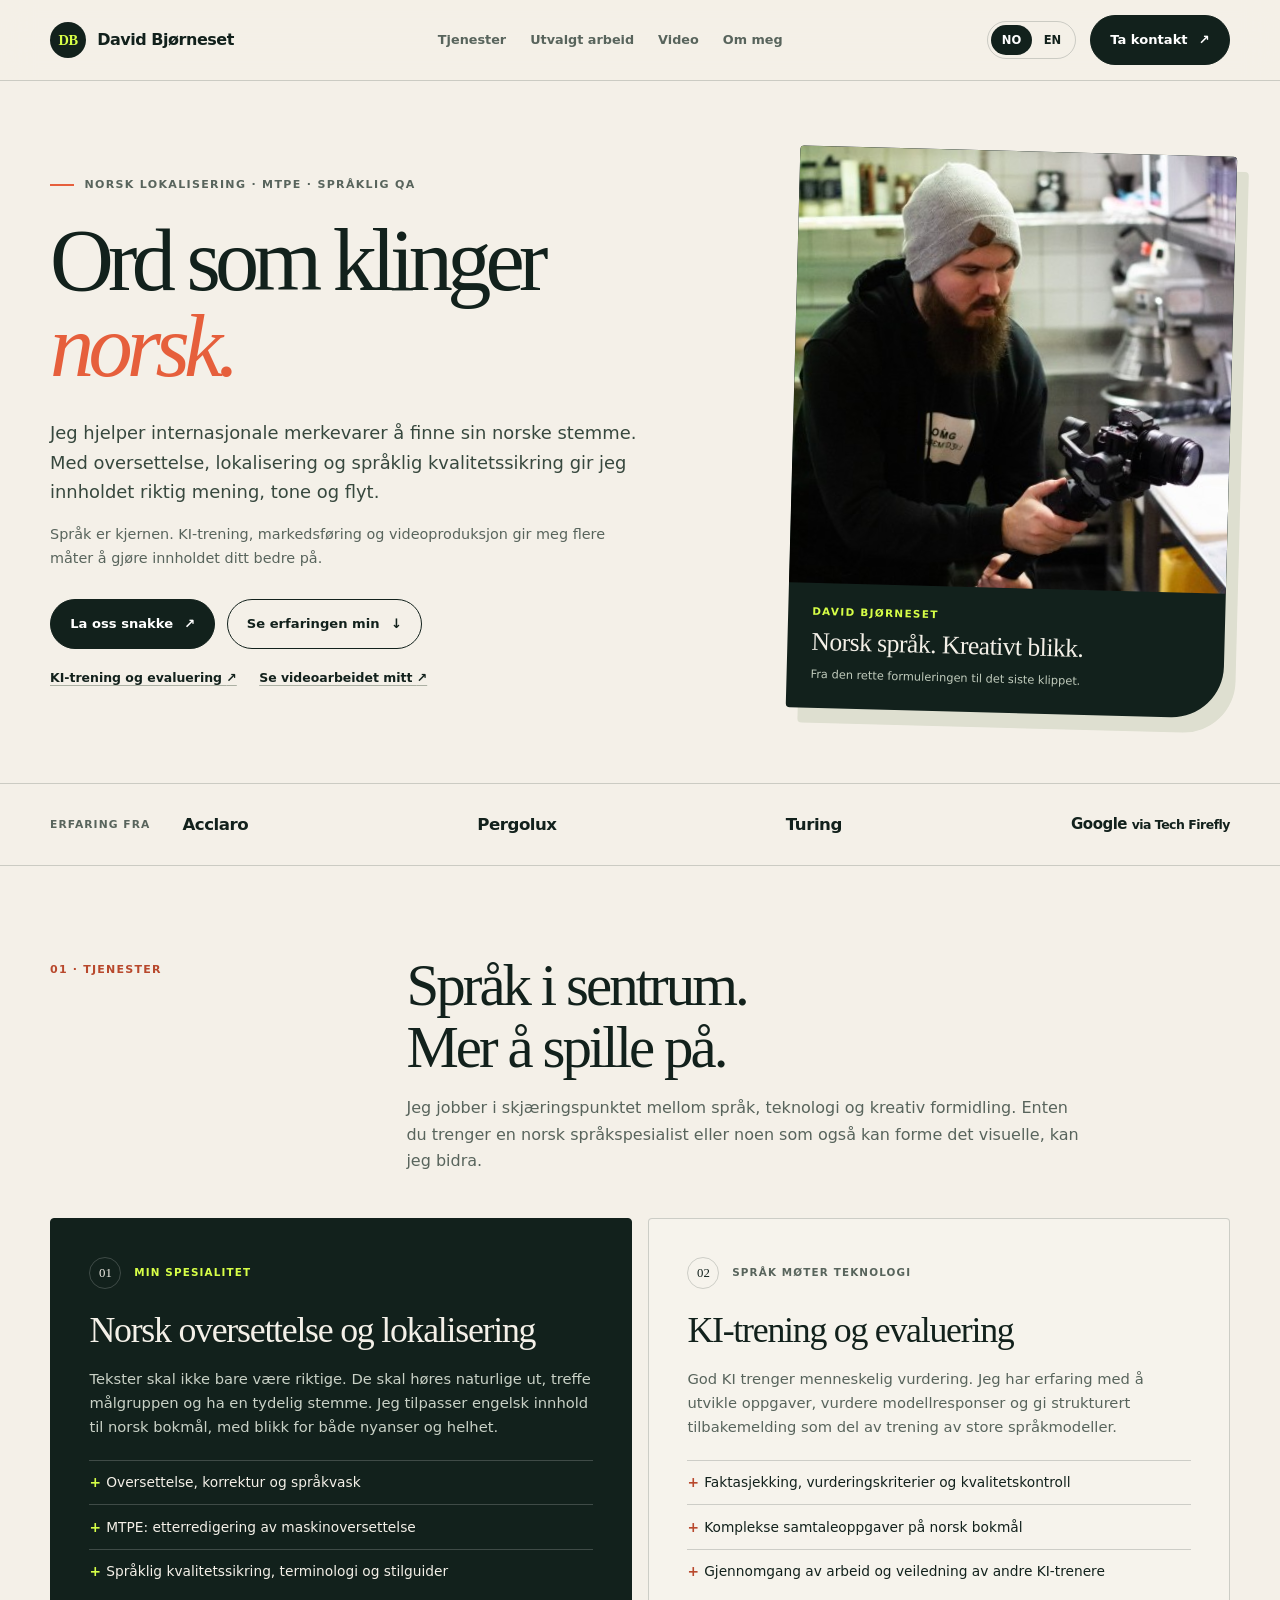
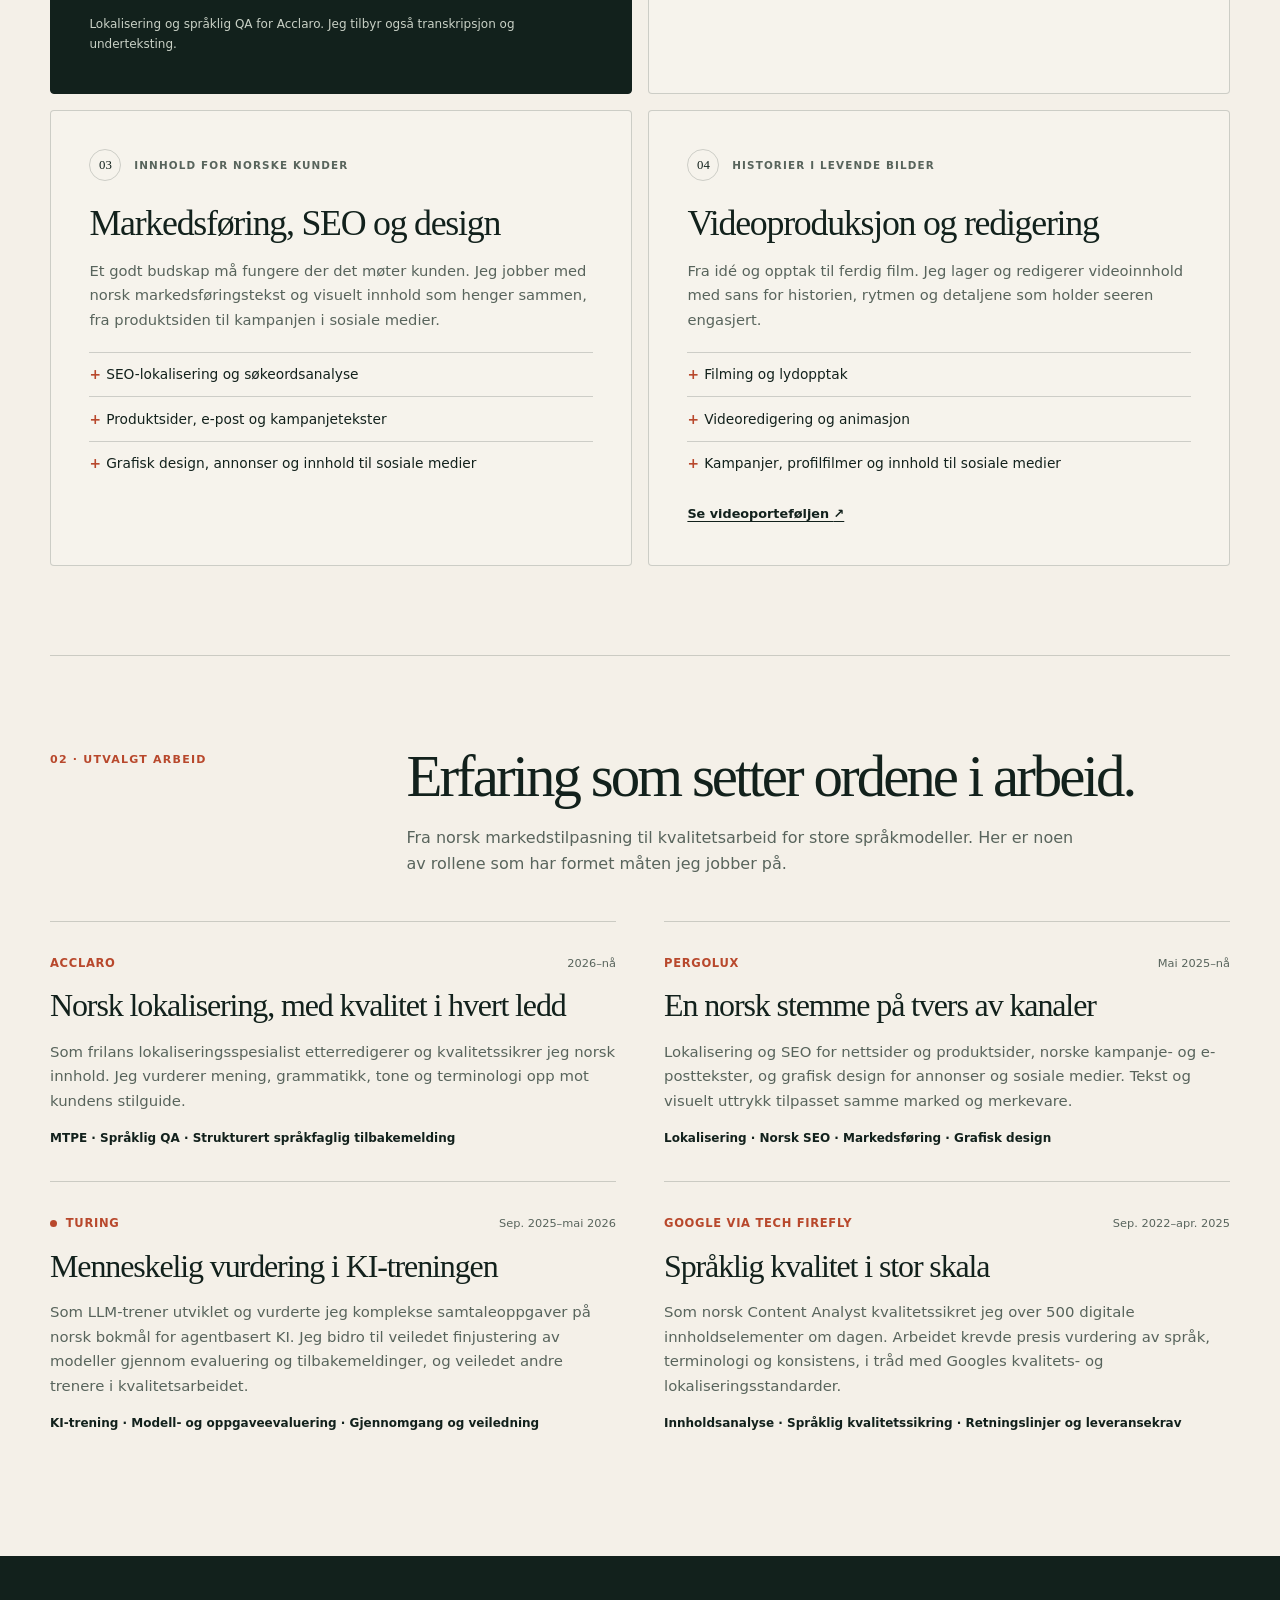
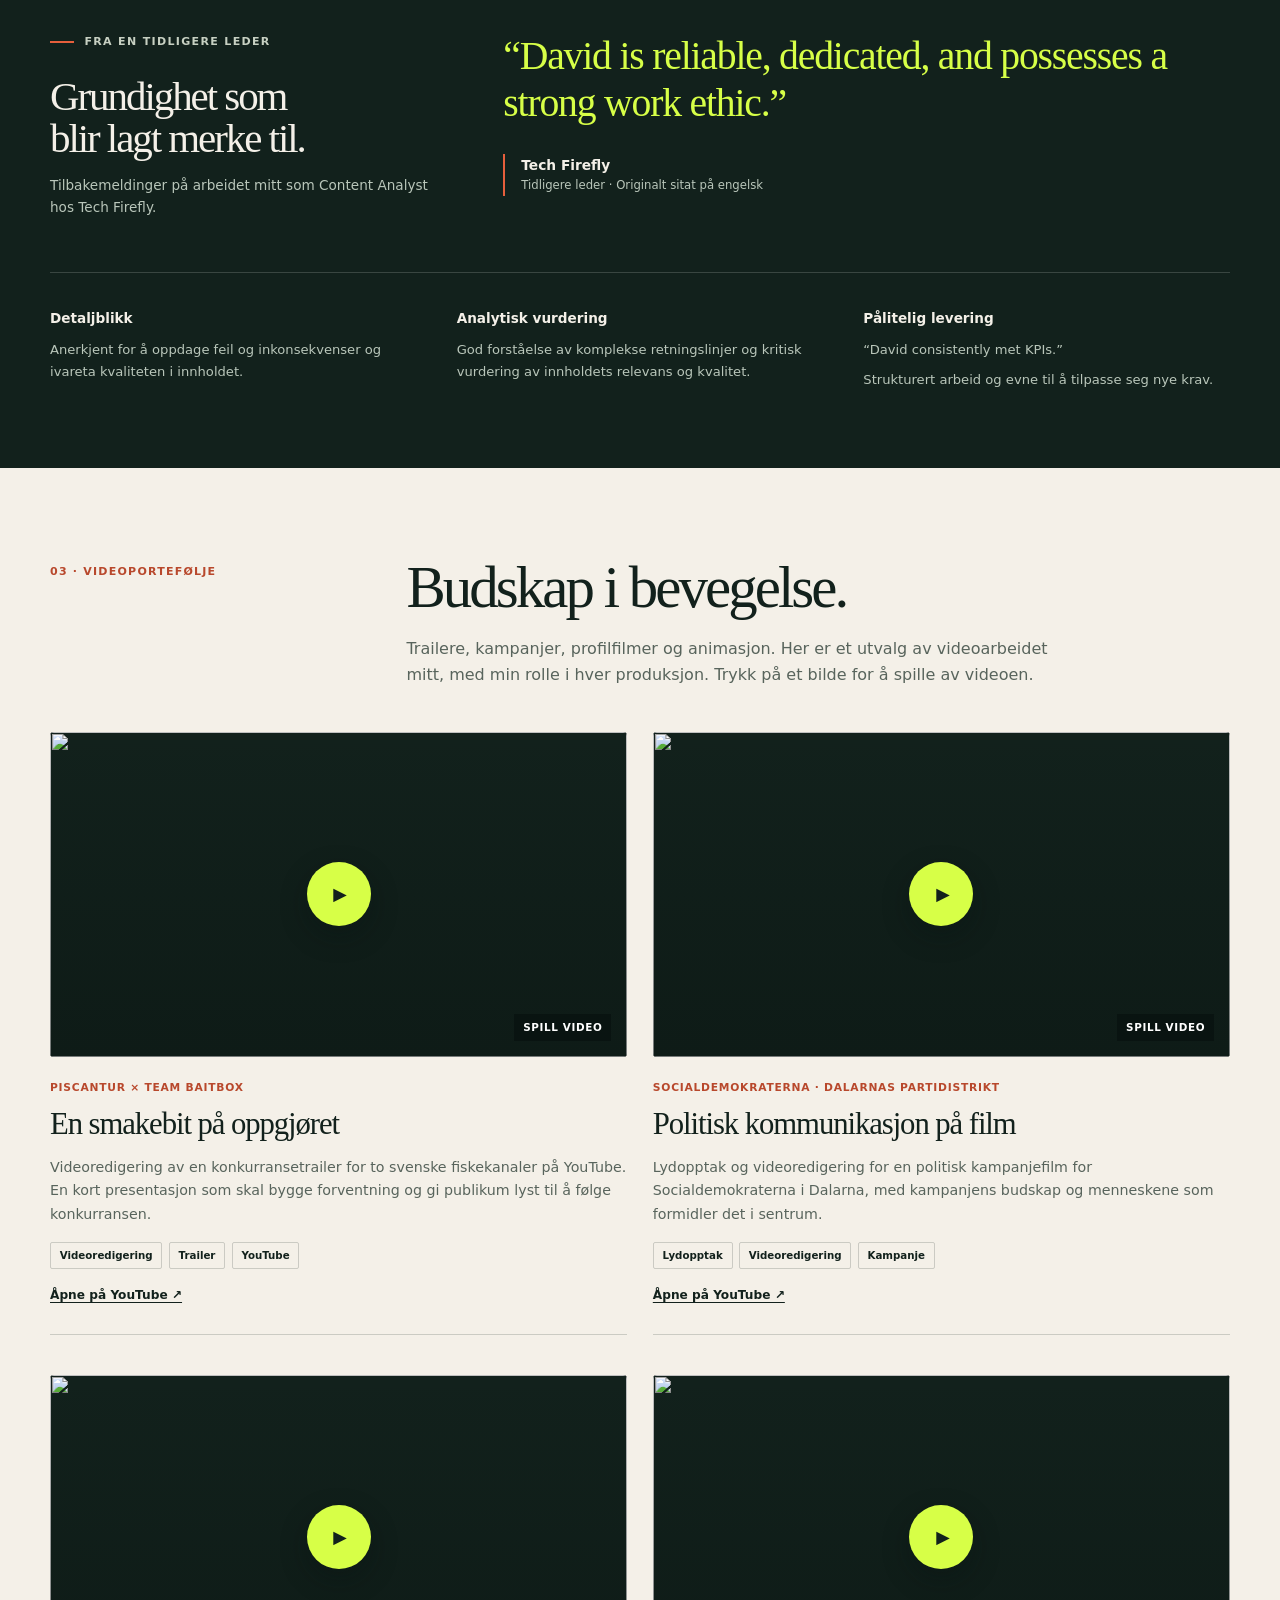
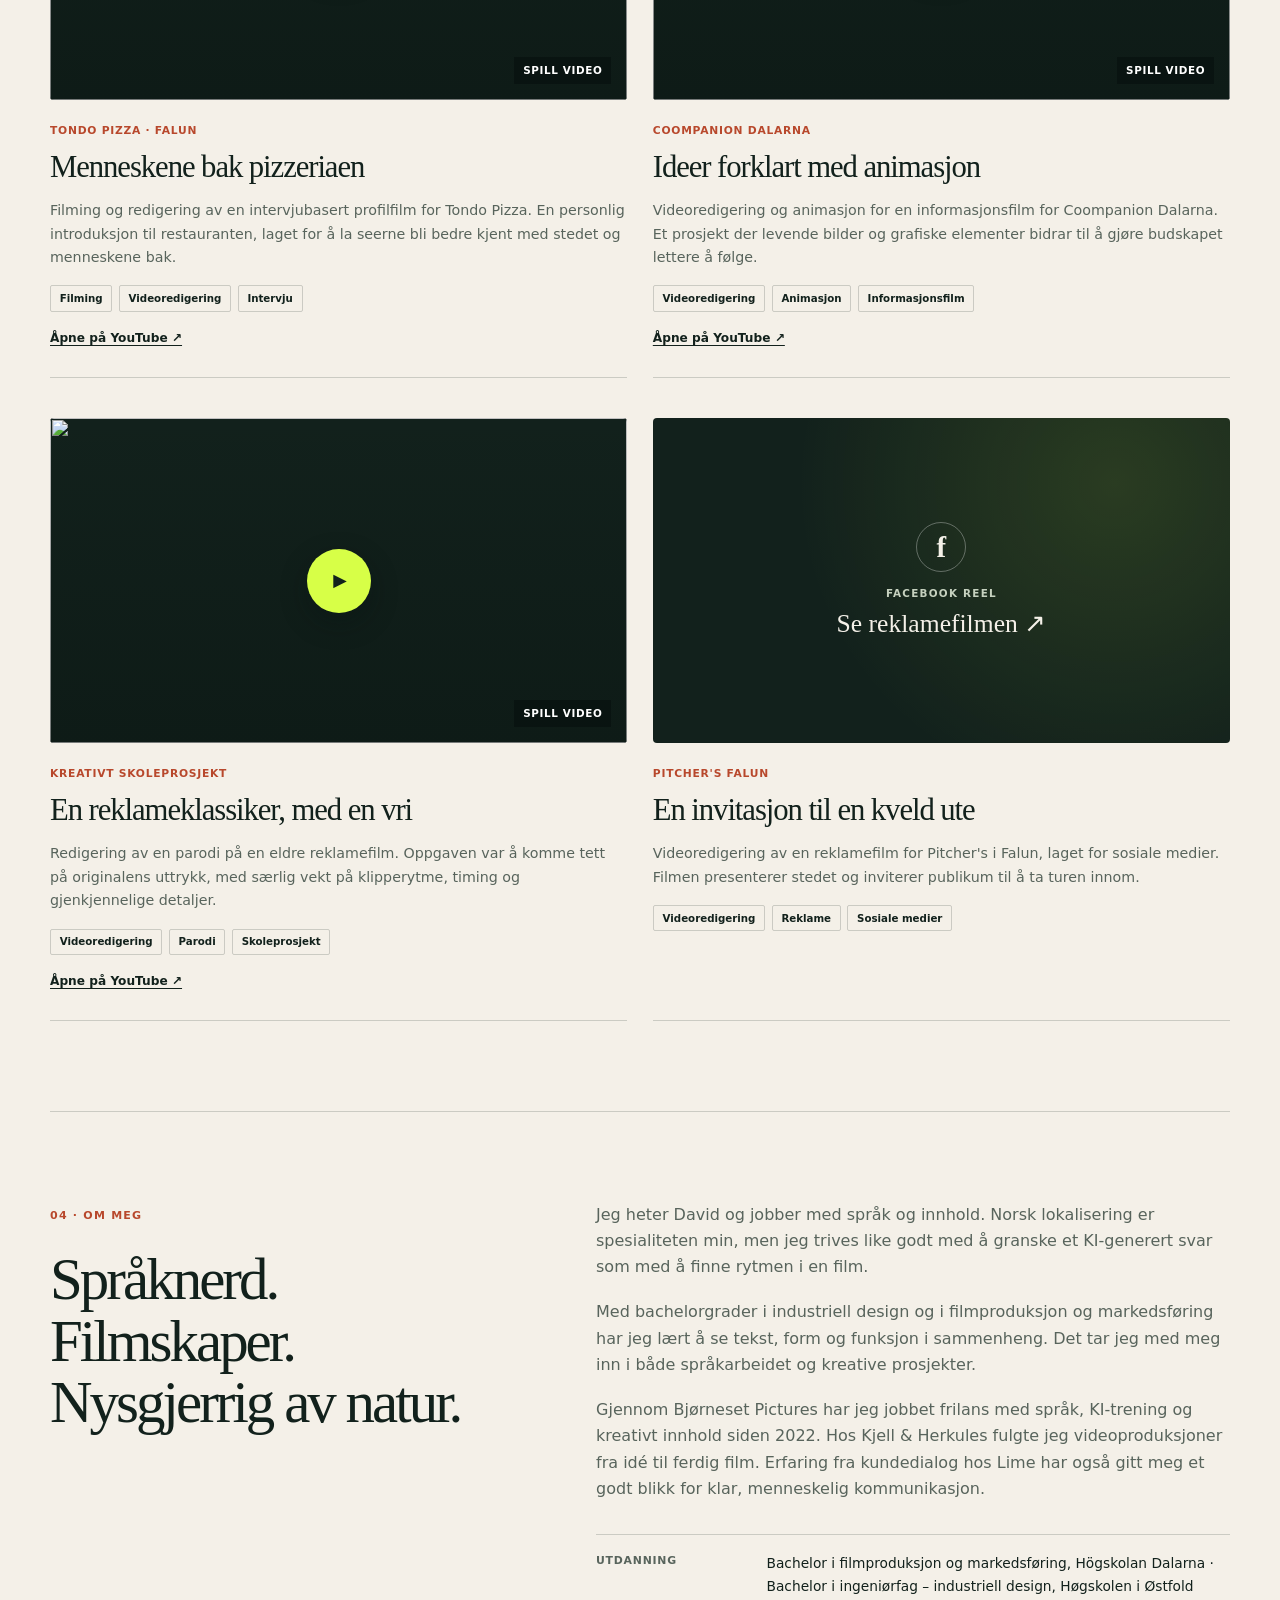
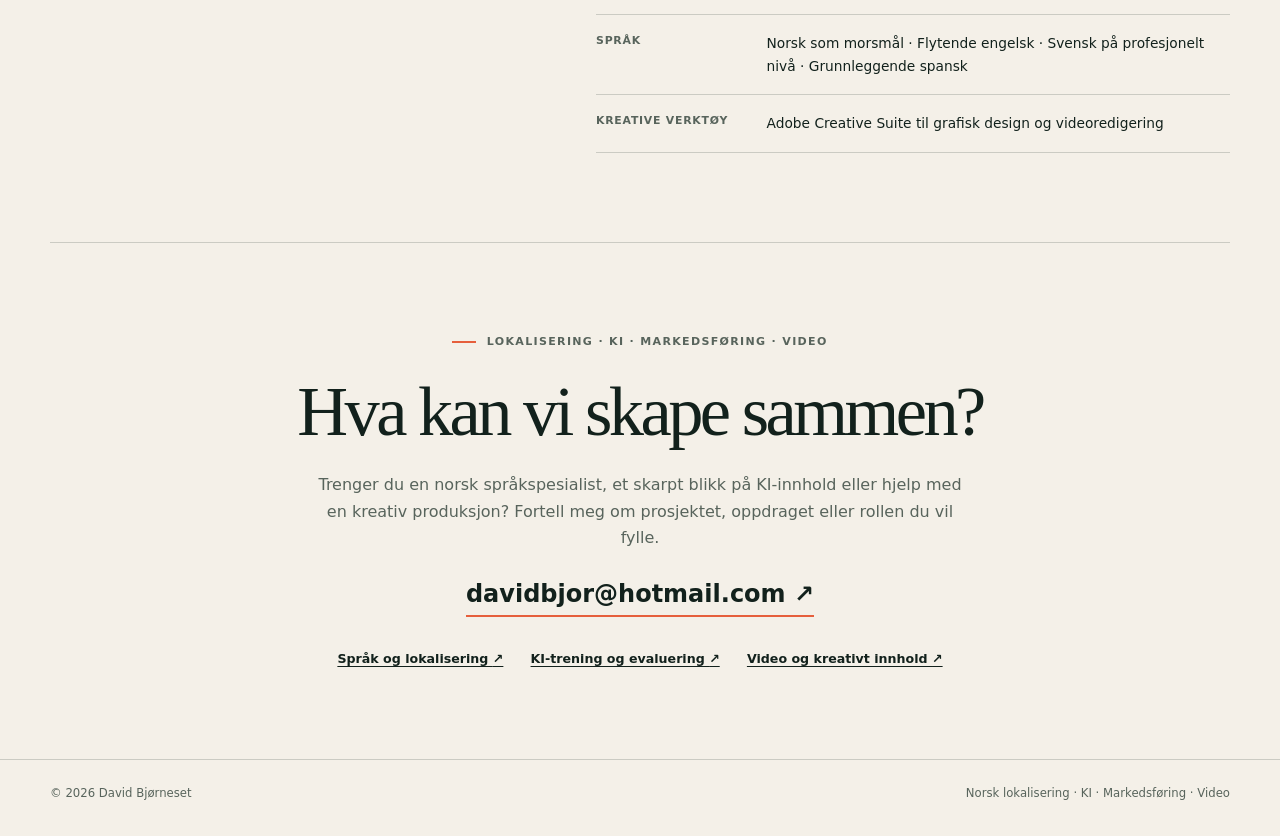
==== commit 3afc45fa: "Simplify Norwegian testimonial attribution" ====
--- a/index.html
+++ b/index.html
@@ -176,15 +176,15 @@
 
     <section class="recommendation" aria-labelledby="reference-title">
       <div class="recommendation-grid shell">
-        <div class="reference-intro"><p class="eyebrow">Fra en tidligere leder</p><h2 id="reference-title">Grundighet som blir lagt merke til.</h2><p>Et utdrag fra anbefalingsbrevet for arbeidet mitt som Content Analyst hos Tech Firefly.</p></div>
+        <div class="reference-intro"><p class="eyebrow">Fra en tidligere leder</p><h2 id="reference-title">Grundighet som blir lagt merke til.</h2><p>Tilbakemeldinger på arbeidet mitt som Content Analyst hos Tech Firefly.</p></div>
         <figure class="reference-quote">
           <blockquote lang="en"><p>“David is reliable, dedicated, and possesses a strong work ethic.”</p></blockquote>
-          <figcaption><cite>Rakshak Choudhary</cite><span>Manager, Tech Firefly</span><span>Anbefalingsbrev · 31. mars 2025 · Originalt sitat på engelsk</span></figcaption>
+          <figcaption><cite>Tech Firefly</cite><span>Tidligere leder · Originalt sitat på engelsk</span></figcaption>
         </figure>
         <div class="reference-details">
-          <div><strong>Detaljblikk</strong><p>Brevet fremhever evnen til å oppdage feil og inkonsekvenser og ivareta kvaliteten i innholdet.</p></div>
+          <div><strong>Detaljblikk</strong><p>Anerkjent for å oppdage feil og inkonsekvenser og ivareta kvaliteten i innholdet.</p></div>
           <div><strong>Analytisk vurdering</strong><p>God forståelse av komplekse retningslinjer og kritisk vurdering av innholdets relevans og kvalitet.</p></div>
-          <div><strong>Pålitelig levering</strong><p lang="en">“David consistently met KPIs.”</p><p>Brevet trekker også frem strukturert arbeid og evne til å tilpasse seg nye krav.</p></div>
+          <div><strong>Pålitelig levering</strong><p lang="en">“David consistently met KPIs.”</p><p>Strukturert arbeid og evne til å tilpasse seg nye krav.</p></div>
         </div>
       </div>
     </section>
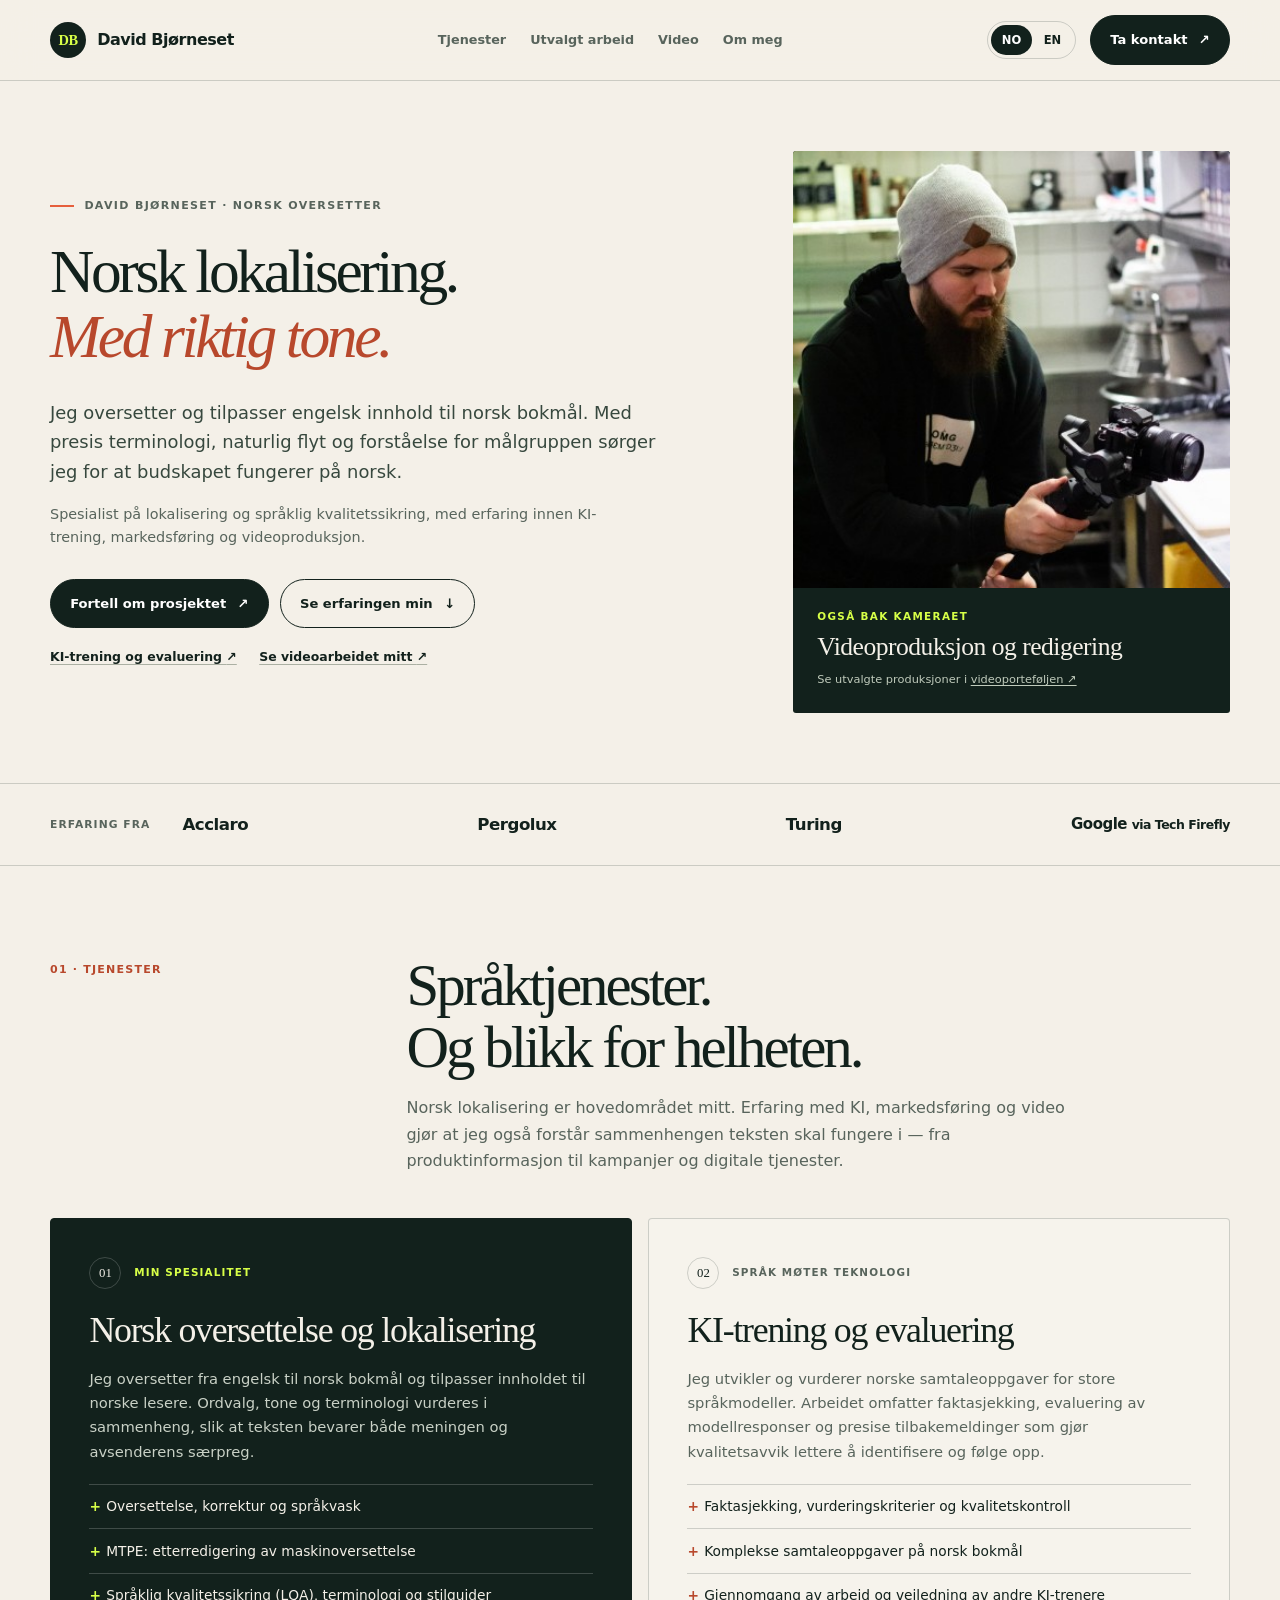
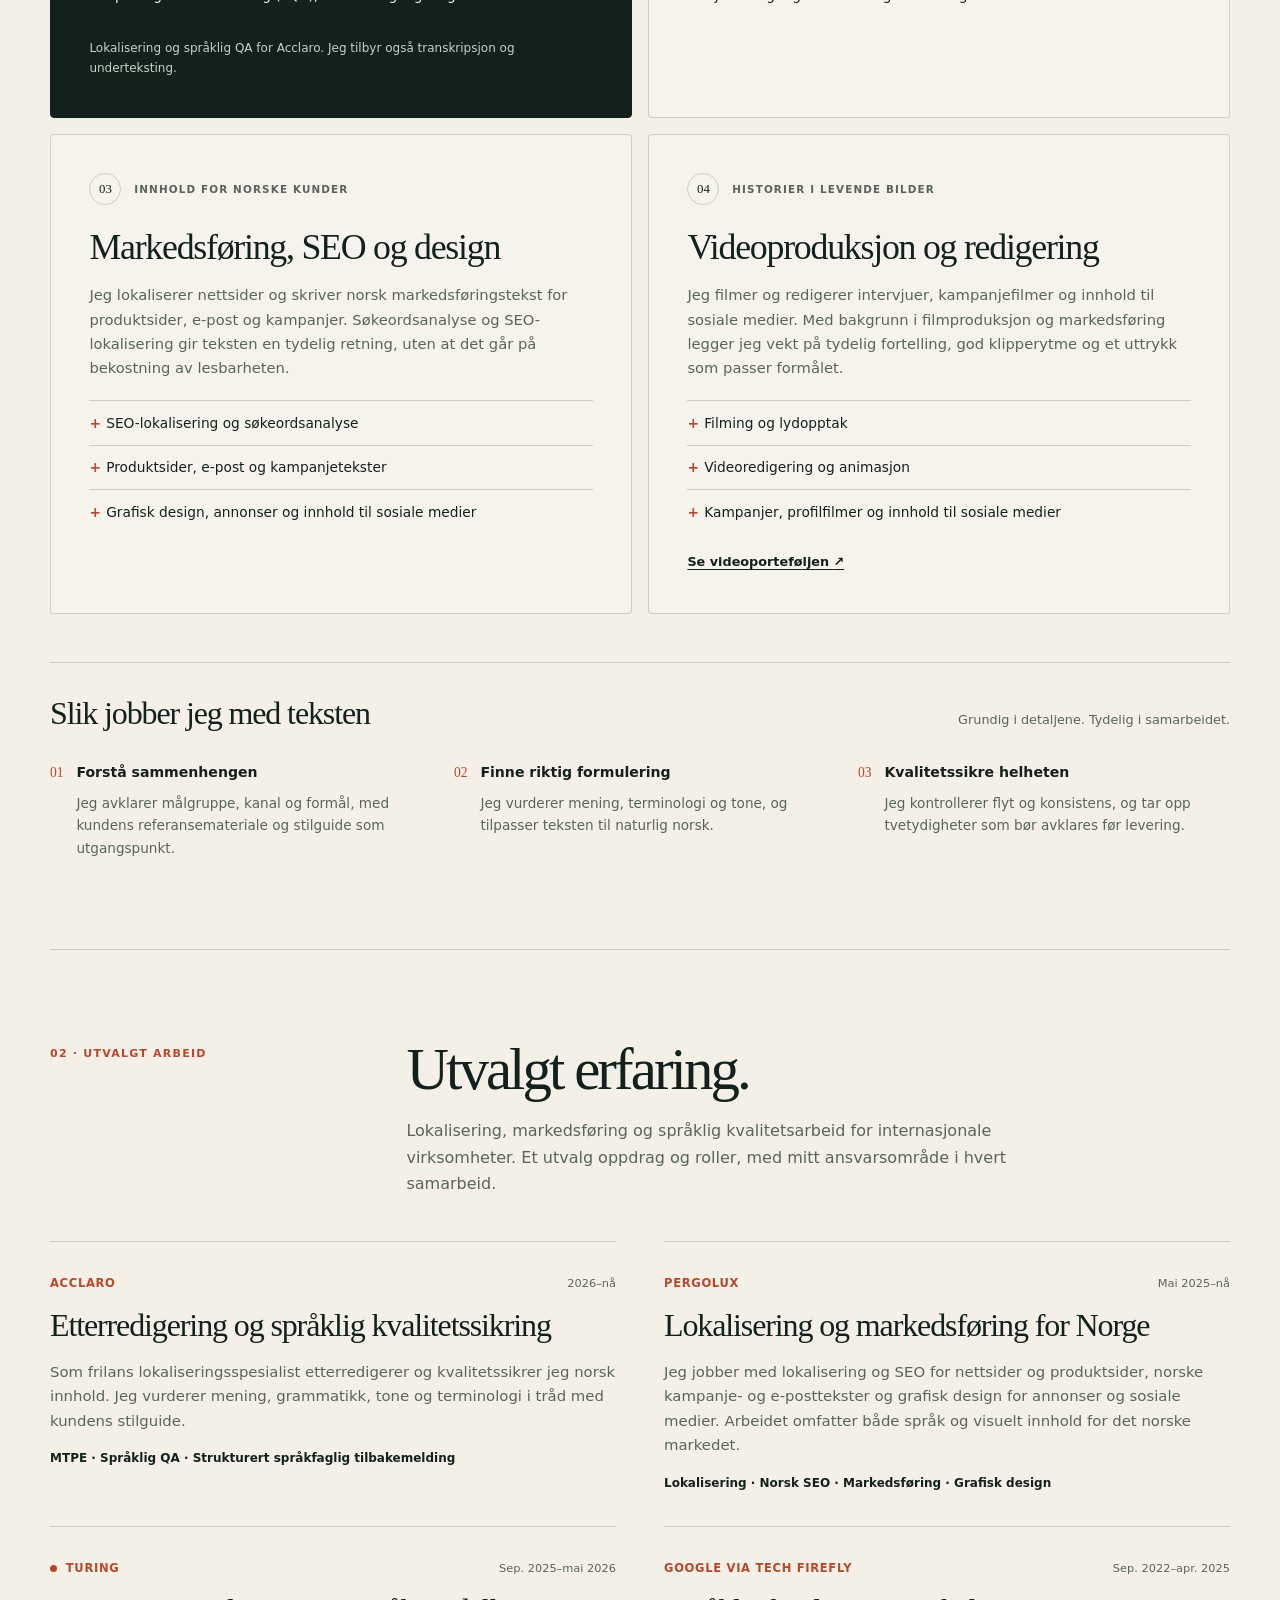
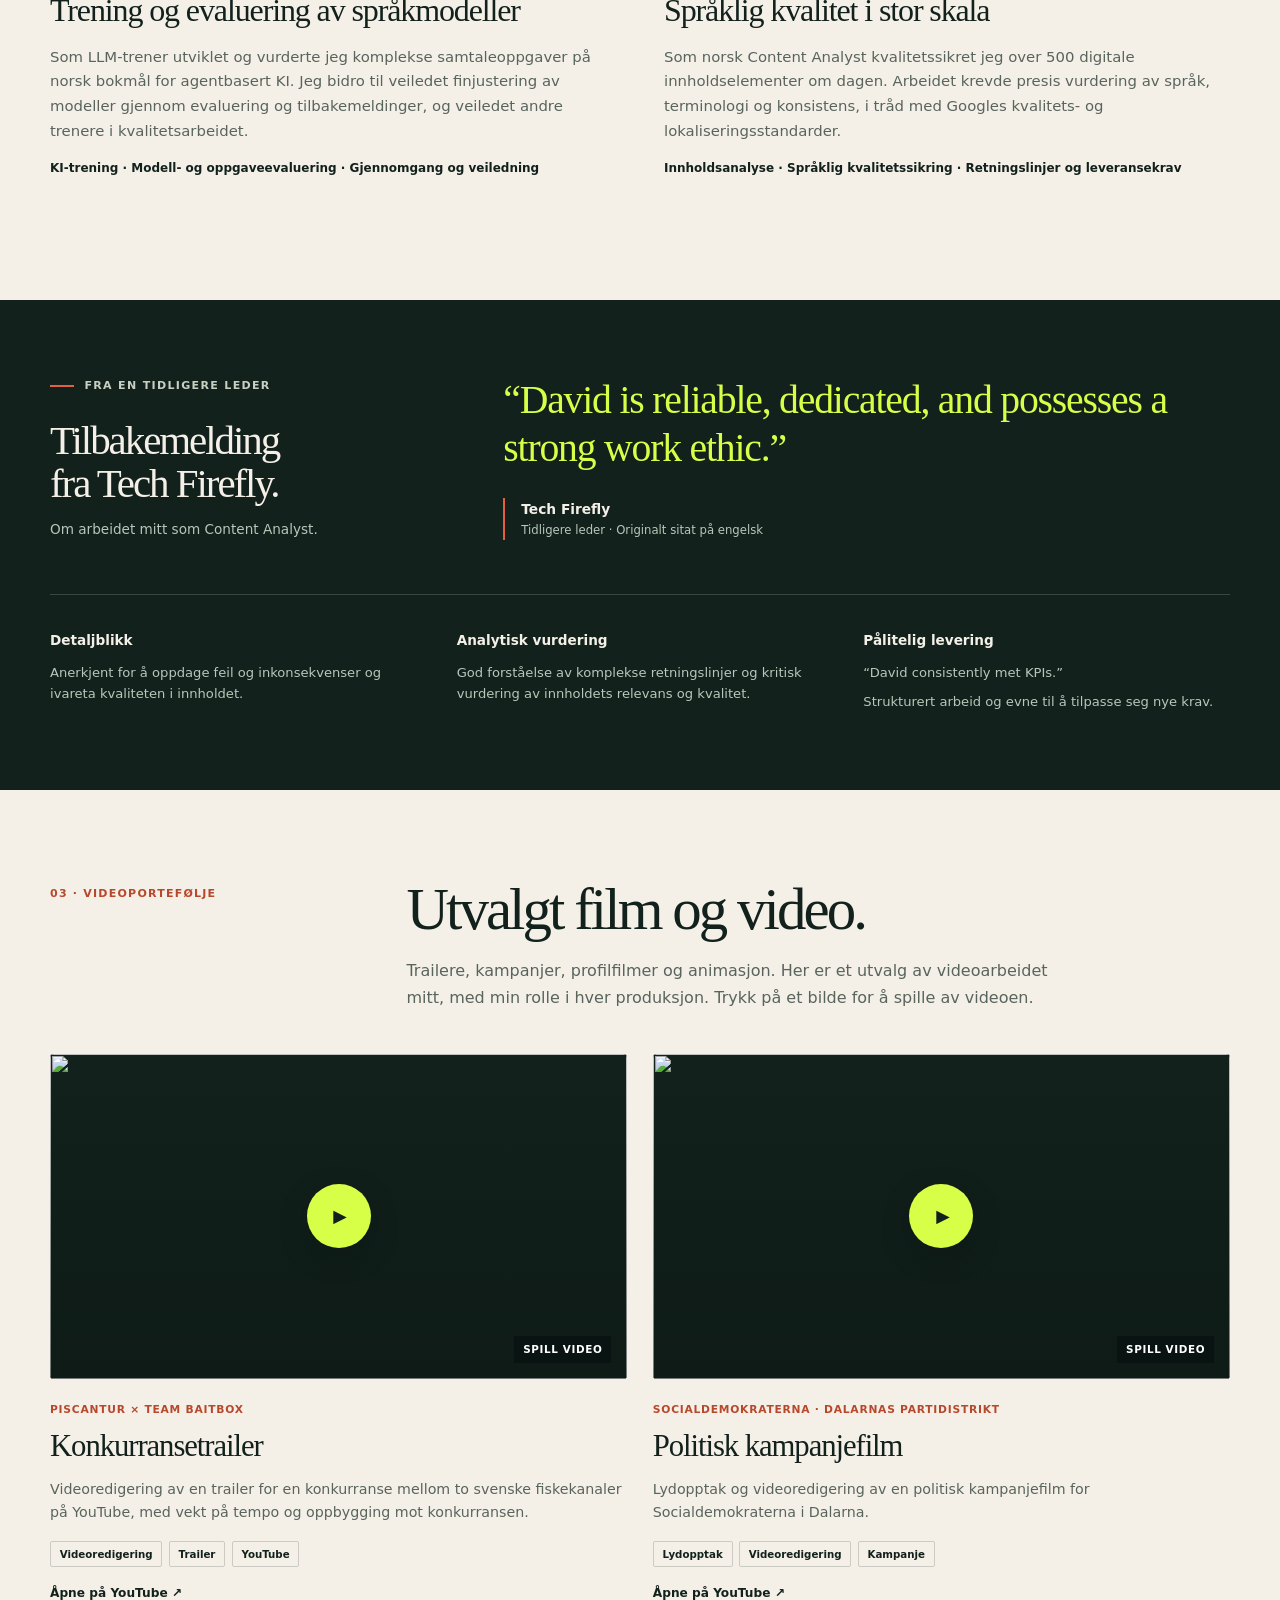
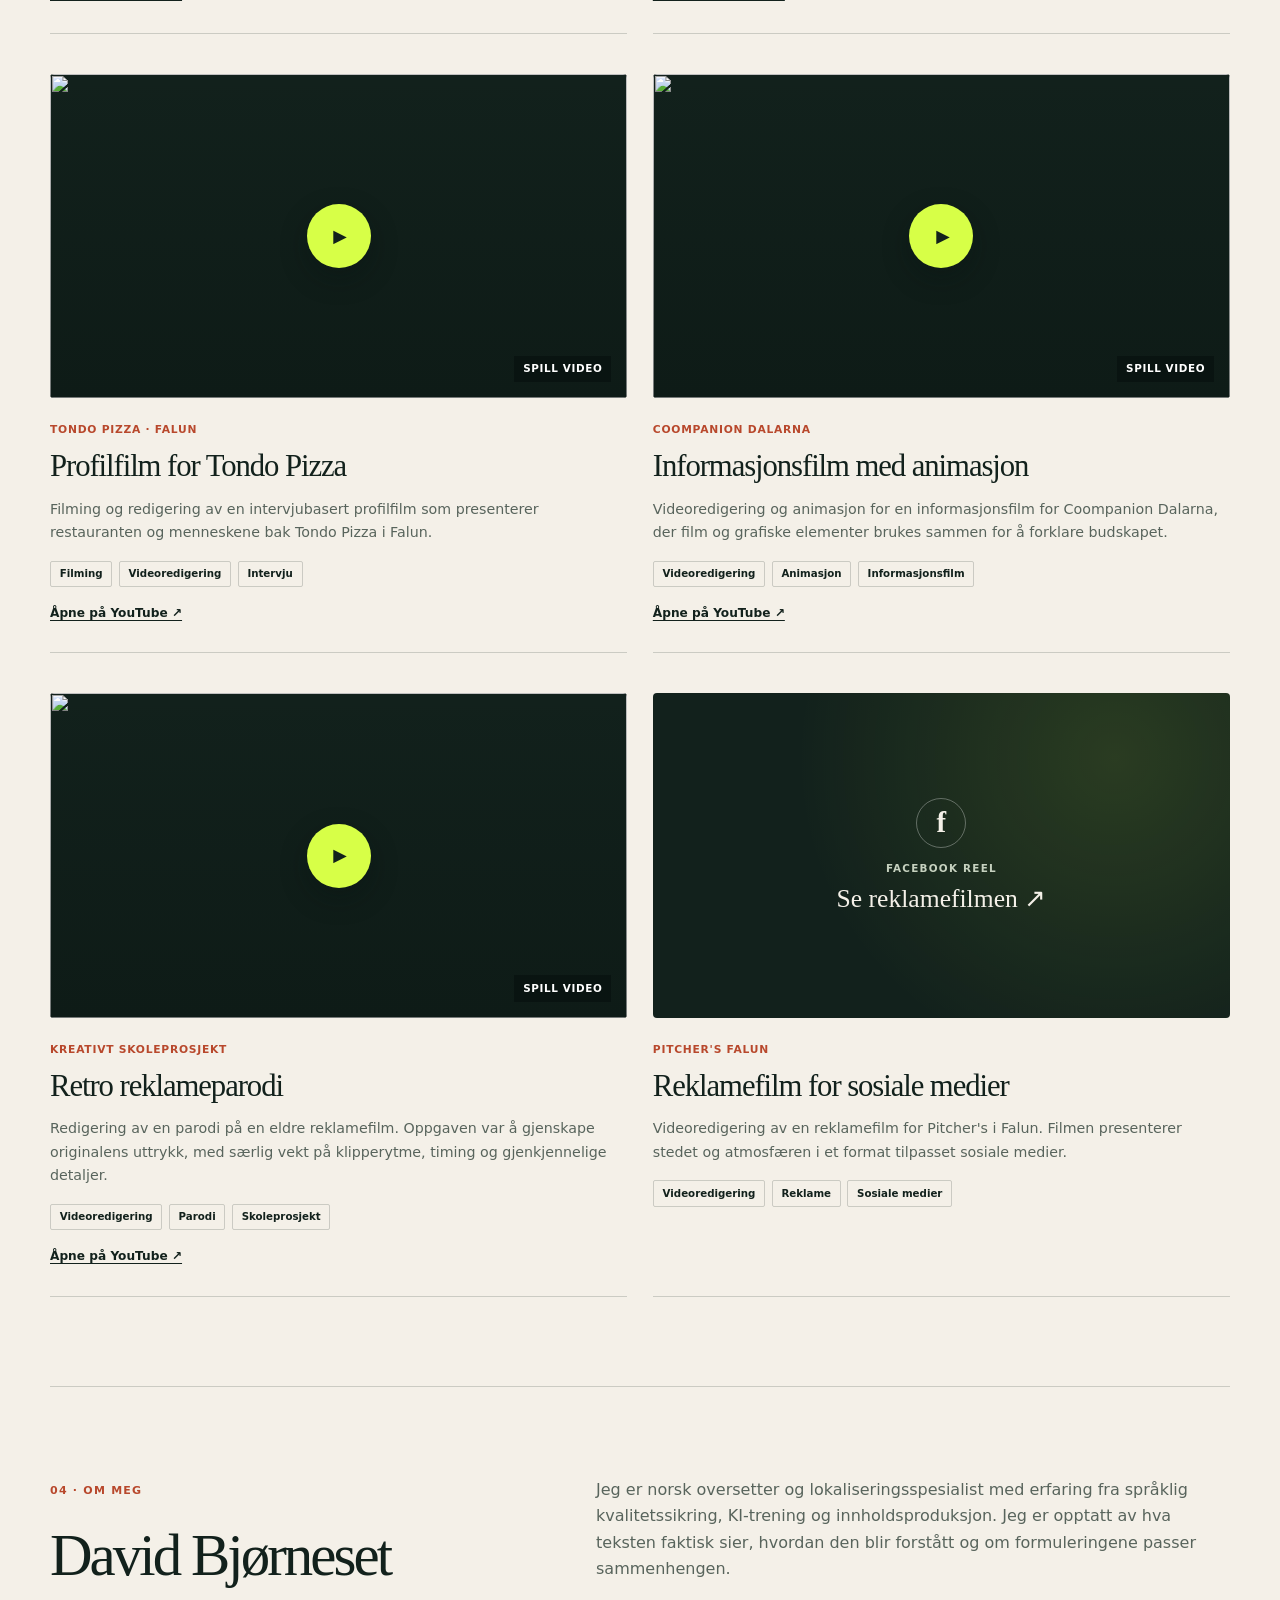
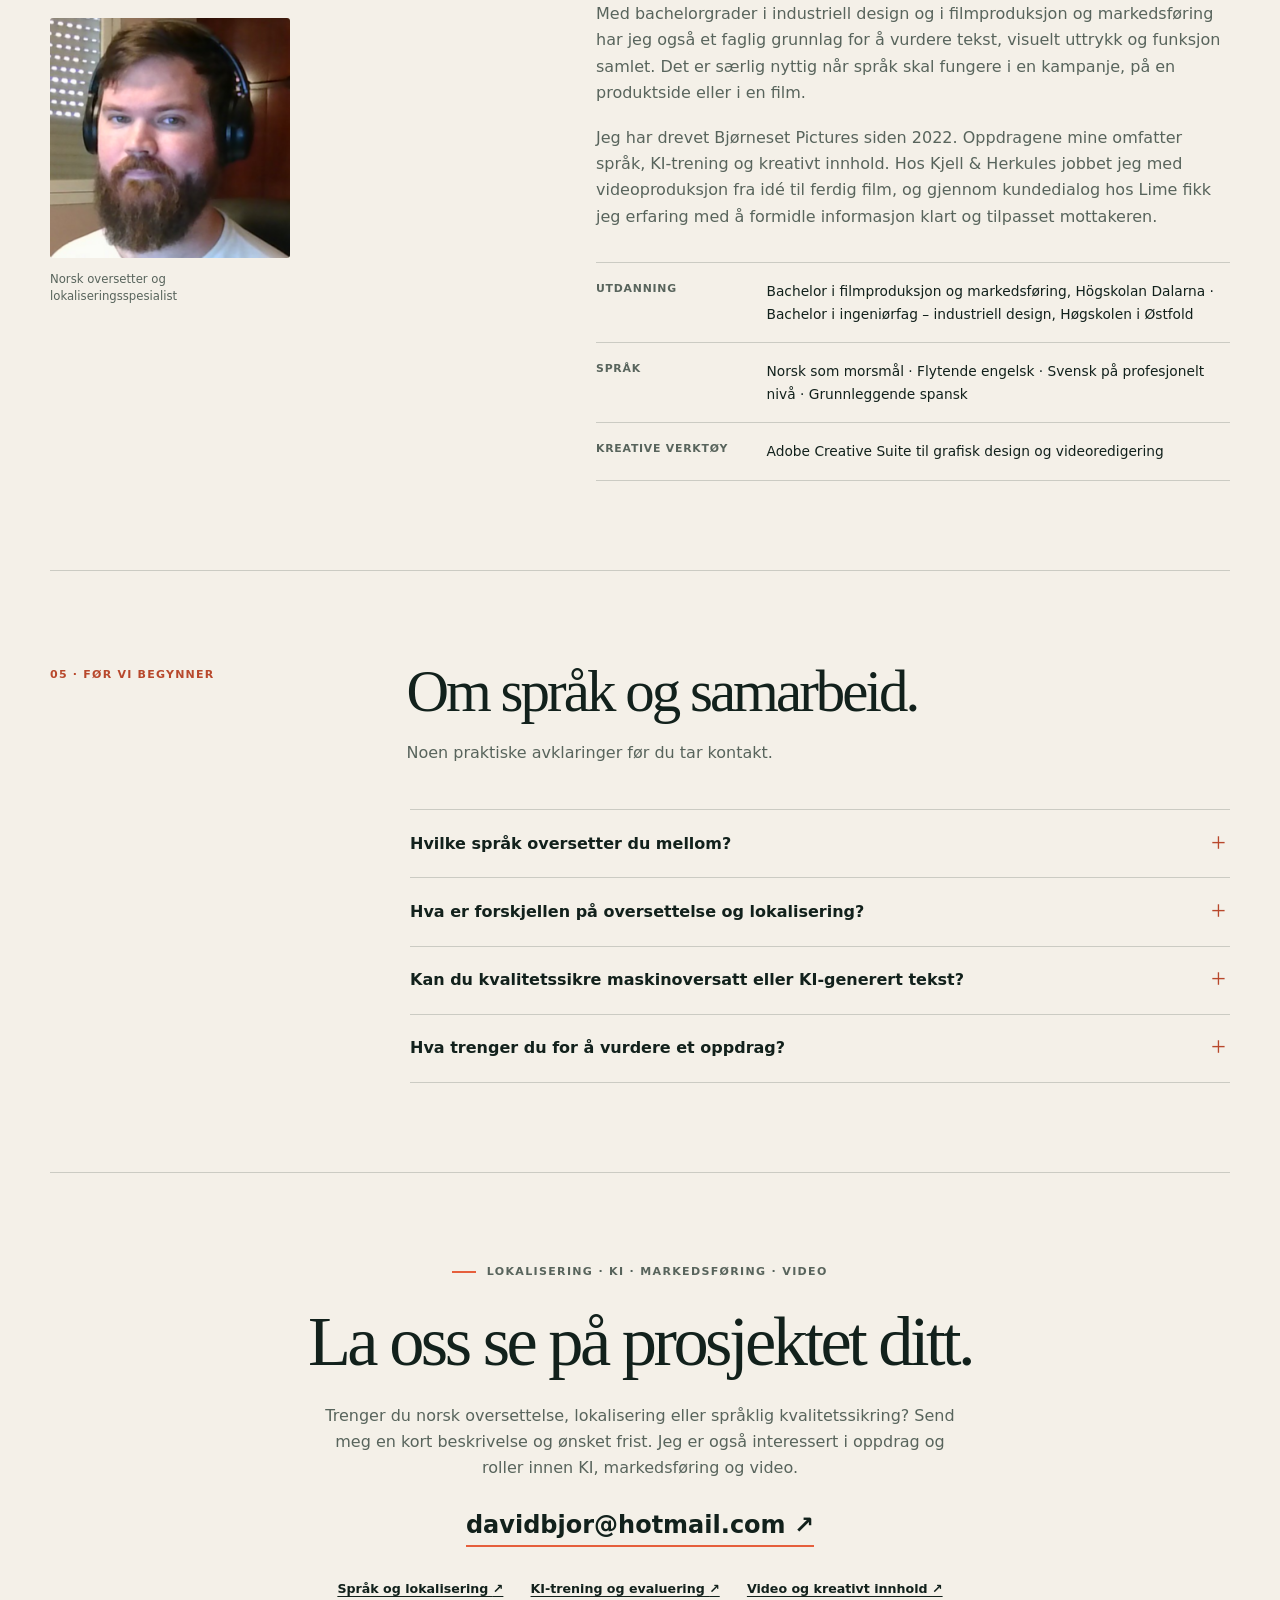
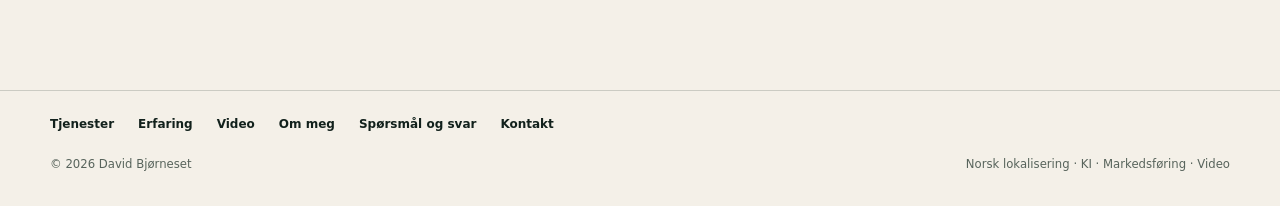
==== commit 831fb853: "Refine Norwegian copy, SEO, layout and portrait presentation" ====
--- a/index.html
+++ b/index.html
@@ -4,7 +4,7 @@
   <meta charset="utf-8">
   <meta name="viewport" content="width=device-width, initial-scale=1">
   <title>Norsk oversetter og lokaliseringsspesialist | David Bjørneset</title>
-  <meta name="description" content="David Bjørneset: norsk oversetter og lokaliseringsspesialist innen MTPE og språklig kvalitetssikring. Også KI-trening, markedsføring og videoproduksjon.">
+  <meta name="description" content="Engelsk til norsk bokmål, med presis terminologi og naturlig flyt. David Bjørneset tilbyr oversettelse, lokalisering, MTPE og språklig kvalitetssikring.">
   <meta name="author" content="David Bjørneset">
   <meta name="robots" content="index, follow, max-image-preview:large">
   <meta name="theme-color" content="#f4f0e8">
@@ -16,24 +16,49 @@
   <meta property="og:type" content="website">
   <meta property="og:locale" content="nb_NO">
   <meta property="og:locale:alternate" content="en_GB">
-  <meta property="og:title" content="David Bjørneset — Norsk språk. Kreativt blikk.">
-  <meta property="og:description" content="Norsk lokalisering og språklig kvalitetssikring, med erfaring fra KI-trening, markedsføring og videoproduksjon.">
+  <meta property="og:title" content="David Bjørneset — Norsk oversettelse og lokalisering">
+  <meta property="og:description" content="Engelsk til norsk bokmål. Oversettelse, MTPE og språklig kvalitetssikring, med erfaring innen KI, markedsføring og video.">
   <meta property="og:url" content="https://davidawb93-prog.github.io/">
-  <meta property="og:image" content="https://davidawb93-prog.github.io/assets/david-bjorneset-profile.png">
-  <meta property="og:image:alt" content="David Bjørneset under en videoproduksjon">
+  <meta property="og:image" content="https://davidawb93-prog.github.io/assets/david-bjorneset-portrait.png">
+  <meta property="og:image:alt" content="Portrett av David Bjørneset, norsk oversetter og lokaliseringsspesialist">
+  <meta property="og:image:width" content="297">
+  <meta property="og:image:height" content="297">
   <meta name="twitter:card" content="summary">
-  <link rel="stylesheet" href="/styles.css?v=20261016">
+  <link rel="stylesheet" href="/styles.css?v=20261019">
   <script type="application/ld+json">
   {
     "@context": "https://schema.org",
-    "@type": "Person",
-    "name": "David Bjørneset",
-    "url": "https://davidawb93-prog.github.io/",
-    "image": "https://davidawb93-prog.github.io/assets/david-bjorneset-profile.png",
-    "email": "mailto:davidbjor@hotmail.com",
-    "jobTitle": "Norsk lokaliseringsspesialist og språkkonsulent",
-    "knowsLanguage": ["Norwegian", "English", "Swedish", "Spanish"],
-    "knowsAbout": ["Norwegian localization", "English to Norwegian translation", "MTPE", "Linguistic quality assurance", "SEO localization", "AI training", "AI evaluation", "Video production", "Video editing", "Graphic design"]
+    "@graph": [
+      {
+        "@type": "Person",
+        "@id": "https://davidawb93-prog.github.io/#david",
+        "name": "David Bjørneset",
+        "url": "https://davidawb93-prog.github.io/",
+        "image": "https://davidawb93-prog.github.io/assets/david-bjorneset-portrait.png",
+        "email": "mailto:davidbjor@hotmail.com",
+        "jobTitle": "Norsk oversetter og lokaliseringsspesialist",
+        "knowsLanguage": ["Norwegian", "English", "Swedish", "Spanish"],
+        "knowsAbout": ["Norwegian Bokmål", "English-to-Norwegian translation", "Norwegian localisation", "MTPE", "Linguistic quality assurance", "SEO localisation", "AI training", "AI evaluation", "Video production", "Video editing", "Graphic design"]
+      },
+      {
+        "@type": "WebSite",
+        "@id": "https://davidawb93-prog.github.io/#website",
+        "url": "https://davidawb93-prog.github.io/",
+        "name": "David Bjørneset",
+        "inLanguage": ["nb", "en"],
+        "publisher": {"@id": "https://davidawb93-prog.github.io/#david"}
+      },
+      {
+        "@type": "WebPage",
+        "@id": "https://davidawb93-prog.github.io/#webpage",
+        "url": "https://davidawb93-prog.github.io/",
+        "name": "Norsk oversetter og lokaliseringsspesialist | David Bjørneset",
+        "description": "Engelsk til norsk bokmål, med presis terminologi og naturlig flyt. David Bjørneset tilbyr oversettelse, lokalisering, MTPE og språklig kvalitetssikring.",
+        "inLanguage": "nb",
+        "isPartOf": {"@id": "https://davidawb93-prog.github.io/#website"},
+        "mainEntity": {"@id": "https://davidawb93-prog.github.io/#david"}
+      }
+    ]
   }
   </script>
 </head>
@@ -75,19 +100,19 @@
   <main id="innhold">
     <section class="hero shell" aria-labelledby="hero-title">
       <div class="hero-copy">
-        <p class="eyebrow">Norsk lokalisering · MTPE · Språklig QA</p>
-        <h1 id="hero-title">Ord som klinger <em>norsk.</em></h1>
-        <p class="hero-intro">Jeg hjelper internasjonale merkevarer å finne sin norske stemme. Med oversettelse, lokalisering og språklig kvalitetssikring gir jeg innholdet riktig mening, tone og flyt.</p>
-        <p class="hero-breadth">Språk er kjernen. KI-trening, markedsføring og videoproduksjon gir meg flere måter å gjøre innholdet ditt bedre på.</p>
+        <p class="eyebrow">David Bjørneset · Norsk oversetter</p>
+        <h1 id="hero-title">Norsk lokalisering.<br><em>Med riktig tone.</em></h1>
+        <p class="hero-intro">Jeg oversetter og tilpasser engelsk innhold til norsk bokmål. Med presis terminologi, naturlig flyt og forståelse for målgruppen sørger jeg for at budskapet fungerer på norsk.</p>
+        <p class="hero-breadth">Spesialist på lokalisering og språklig kvalitetssikring, med erfaring innen KI-trening, markedsføring og videoproduksjon.</p>
         <div class="hero-actions">
-          <a class="button" href="#kontakt">La oss snakke <span aria-hidden="true">↗</span></a>
+          <a class="button" href="#kontakt">Fortell om prosjektet <span aria-hidden="true">↗</span></a>
           <a class="button secondary" href="#arbeid">Se erfaringen min <span aria-hidden="true">↓</span></a>
         </div>
         <div class="hero-links"><a href="#ai">KI-trening og evaluering <span aria-hidden="true">↗</span></a><a href="#video">Se videoarbeidet mitt <span aria-hidden="true">↗</span></a></div>
       </div>
       <figure class="hero-portrait">
         <img src="/assets/david-bjorneset-profile.png" alt="David Bjørneset bak kameraet under en videoproduksjon" width="400" height="400" loading="eager" decoding="async" fetchpriority="high">
-        <figcaption><span class="portrait-kicker">David Bjørneset</span><strong>Norsk språk. Kreativt blikk.</strong><span>Fra den rette formuleringen til det siste klippet.</span></figcaption>
+        <figcaption><span class="portrait-kicker">Også bak kameraet</span><strong>Videoproduksjon og redigering</strong><span>Se utvalgte produksjoner i <a href="#video">videoporteføljen ↗</a></span></figcaption>
       </figure>
     </section>
 
@@ -102,8 +127,8 @@
       <div class="section-head">
         <span class="section-number">01 · Tjenester</span>
         <div>
-          <h2 id="services-title">Språk i sentrum.<br>Mer å spille på.</h2>
-          <p class="section-lead">Jeg jobber i skjæringspunktet mellom språk, teknologi og kreativ formidling. Enten du trenger en norsk språkspesialist eller noen som også kan forme det visuelle, kan jeg bidra.</p>
+          <h2 id="services-title">Språktjenester.<br>Og blikk for helheten.</h2>
+          <p class="section-lead">Norsk lokalisering er hovedområdet mitt. Erfaring med KI, markedsføring og video gjør at jeg også forstår sammenhengen teksten skal fungere i — fra produktinformasjon til kampanjer og digitale tjenester.</p>
         </div>
       </div>
 
@@ -111,29 +136,37 @@
         <article class="capability primary" id="localisation">
           <div class="capability-top"><span class="service-index">01</span><span class="capability-label">Min spesialitet</span></div>
           <h3>Norsk oversettelse og lokalisering</h3>
-          <p>Tekster skal ikke bare være riktige. De skal høres naturlige ut, treffe målgruppen og ha en tydelig stemme. Jeg tilpasser engelsk innhold til norsk bokmål, med blikk for både nyanser og helhet.</p>
-          <ul class="capability-list"><li>Oversettelse, korrektur og språkvask</li><li>MTPE: etterredigering av maskinoversettelse</li><li>Språklig kvalitetssikring, terminologi og stilguider</li></ul>
+          <p>Jeg oversetter fra engelsk til norsk bokmål og tilpasser innholdet til norske lesere. Ordvalg, tone og terminologi vurderes i sammenheng, slik at teksten bevarer både meningen og avsenderens særpreg.</p>
+          <ul class="capability-list"><li>Oversettelse, korrektur og språkvask</li><li>MTPE: etterredigering av maskinoversettelse</li><li>Språklig kvalitetssikring (LQA), terminologi og stilguider</li></ul>
           <p class="capability-note">Lokalisering og språklig QA for Acclaro. Jeg tilbyr også transkripsjon og underteksting.</p>
         </article>
         <article class="capability" id="ai">
           <div class="capability-top"><span class="service-index">02</span><span class="capability-label">Språk møter teknologi</span></div>
           <h3>KI-trening og evaluering</h3>
-          <p>God KI trenger menneskelig vurdering. Jeg har erfaring med å utvikle oppgaver, vurdere modellresponser og gi strukturert tilbakemelding som del av trening av store språkmodeller.</p>
+          <p>Jeg utvikler og vurderer norske samtaleoppgaver for store språkmodeller. Arbeidet omfatter faktasjekking, evaluering av modellresponser og presise tilbakemeldinger som gjør kvalitetsavvik lettere å identifisere og følge opp.</p>
           <ul class="capability-list"><li>Faktasjekking, vurderingskriterier og kvalitetskontroll</li><li>Komplekse samtaleoppgaver på norsk bokmål</li><li>Gjennomgang av arbeid og veiledning av andre KI-trenere</li></ul>
         </article>
         <article class="capability">
           <div class="capability-top"><span class="service-index">03</span><span class="capability-label">Innhold for norske kunder</span></div>
           <h3>Markedsføring, SEO og design</h3>
-          <p>Et godt budskap må fungere der det møter kunden. Jeg jobber med norsk markedsføringstekst og visuelt innhold som henger sammen, fra produktsiden til kampanjen i sosiale medier.</p>
+          <p>Jeg lokaliserer nettsider og skriver norsk markedsføringstekst for produktsider, e-post og kampanjer. Søkeordsanalyse og SEO-lokalisering gir teksten en tydelig retning, uten at det går på bekostning av lesbarheten.</p>
           <ul class="capability-list"><li>SEO-lokalisering og søkeordsanalyse</li><li>Produktsider, e-post og kampanjetekster</li><li>Grafisk design, annonser og innhold til sosiale medier</li></ul>
         </article>
         <article class="capability">
           <div class="capability-top"><span class="service-index">04</span><span class="capability-label">Historier i levende bilder</span></div>
           <h3>Videoproduksjon og redigering</h3>
-          <p>Fra idé og opptak til ferdig film. Jeg lager og redigerer videoinnhold med sans for historien, rytmen og detaljene som holder seeren engasjert.</p>
+          <p>Jeg filmer og redigerer intervjuer, kampanjefilmer og innhold til sosiale medier. Med bakgrunn i filmproduksjon og markedsføring legger jeg vekt på tydelig fortelling, god klipperytme og et uttrykk som passer formålet.</p>
           <ul class="capability-list"><li>Filming og lydopptak</li><li>Videoredigering og animasjon</li><li>Kampanjer, profilfilmer og innhold til sosiale medier</li></ul>
           <a class="text-link" href="#video">Se videoporteføljen <span aria-hidden="true">↗</span></a>
         </article>
+      </div>
+      <div class="process" aria-labelledby="process-title">
+        <div class="process-heading"><h3 id="process-title">Slik jobber jeg med teksten</h3><p>Grundig i detaljene. Tydelig i samarbeidet.</p></div>
+        <ol class="process-list">
+          <li><span class="process-index" aria-hidden="true">01</span><div><h4>Forstå sammenhengen</h4><p>Jeg avklarer målgruppe, kanal og formål, med kundens referansemateriale og stilguide som utgangspunkt.</p></div></li>
+          <li><span class="process-index" aria-hidden="true">02</span><div><h4>Finne riktig formulering</h4><p>Jeg vurderer mening, terminologi og tone, og tilpasser teksten til naturlig norsk.</p></div></li>
+          <li><span class="process-index" aria-hidden="true">03</span><div><h4>Kvalitetssikre helheten</h4><p>Jeg kontrollerer flyt og konsistens, og tar opp tvetydigheter som bør avklares før levering.</p></div></li>
+        </ol>
       </div>
     </section>
 
@@ -141,27 +174,27 @@
       <div class="section-head">
         <span class="section-number">02 · Utvalgt arbeid</span>
         <div>
-          <h2 id="work-title">Erfaring som setter ordene i arbeid.</h2>
-          <p class="section-lead">Fra norsk markedstilpasning til kvalitetsarbeid for store språkmodeller. Her er noen av rollene som har formet måten jeg jobber på.</p>
+          <h2 id="work-title">Utvalgt erfaring.</h2>
+          <p class="section-lead">Lokalisering, markedsføring og språklig kvalitetsarbeid for internasjonale virksomheter. Et utvalg oppdrag og roller, med mitt ansvarsområde i hvert samarbeid.</p>
         </div>
       </div>
 
       <div class="work-grid">
         <article class="experience-card">
           <div class="experience-top"><p class="work-meta">Acclaro</p><span class="work-date">2026–nå</span></div>
-          <h3>Norsk lokalisering, med kvalitet i hvert ledd</h3>
-          <p>Som frilans lokaliseringsspesialist etterredigerer og kvalitetssikrer jeg norsk innhold. Jeg vurderer mening, grammatikk, tone og terminologi opp mot kundens stilguide.</p>
+          <h3>Etterredigering og språklig kvalitetssikring</h3>
+          <p>Som frilans lokaliseringsspesialist etterredigerer og kvalitetssikrer jeg norsk innhold. Jeg vurderer mening, grammatikk, tone og terminologi i tråd med kundens stilguide.</p>
           <p class="work-detail">MTPE · Språklig QA · Strukturert språkfaglig tilbakemelding</p>
         </article>
         <article class="experience-card">
           <div class="experience-top"><p class="work-meta">Pergolux</p><span class="work-date">Mai 2025–nå</span></div>
-          <h3>En norsk stemme på tvers av kanaler</h3>
-          <p>Lokalisering og SEO for nettsider og produktsider, norske kampanje- og e-posttekster, og grafisk design for annonser og sosiale medier. Tekst og visuelt uttrykk tilpasset samme marked og merkevare.</p>
+          <h3>Lokalisering og markedsføring for Norge</h3>
+          <p>Jeg jobber med lokalisering og SEO for nettsider og produktsider, norske kampanje- og e-posttekster og grafisk design for annonser og sosiale medier. Arbeidet omfatter både språk og visuelt innhold for det norske markedet.</p>
           <p class="work-detail">Lokalisering · Norsk SEO · Markedsføring · Grafisk design</p>
         </article>
         <article class="experience-card featured">
           <div class="experience-top"><p class="work-meta">Turing</p><span class="work-date">Sep. 2025–mai 2026</span></div>
-          <h3>Menneskelig vurdering i KI-treningen</h3>
+          <h3>Trening og evaluering av språkmodeller</h3>
           <p>Som LLM-trener utviklet og vurderte jeg komplekse samtaleoppgaver på norsk bokmål for agentbasert KI. Jeg bidro til veiledet finjustering av modeller gjennom evaluering og tilbakemeldinger, og veiledet andre trenere i kvalitetsarbeidet.</p>
           <p class="work-detail">KI-trening · Modell- og oppgaveevaluering · Gjennomgang og veiledning</p>
         </article>
@@ -176,7 +209,7 @@
 
     <section class="recommendation" aria-labelledby="reference-title">
       <div class="recommendation-grid shell">
-        <div class="reference-intro"><p class="eyebrow">Fra en tidligere leder</p><h2 id="reference-title">Grundighet som blir lagt merke til.</h2><p>Tilbakemeldinger på arbeidet mitt som Content Analyst hos Tech Firefly.</p></div>
+        <div class="reference-intro"><p class="eyebrow">Fra en tidligere leder</p><h2 id="reference-title">Tilbakemelding fra Tech Firefly.</h2><p>Om arbeidet mitt som Content Analyst.</p></div>
         <figure class="reference-quote">
           <blockquote lang="en"><p>“David is reliable, dedicated, and possesses a strong work ethic.”</p></blockquote>
           <figcaption><cite>Tech Firefly</cite><span>Tidligere leder · Originalt sitat på engelsk</span></figcaption>
@@ -193,7 +226,7 @@
       <div class="section-head">
         <span class="section-number">03 · Videoportefølje</span>
         <div>
-          <h2 id="film-title">Budskap i bevegelse.</h2>
+          <h2 id="film-title">Utvalgt film og video.</h2>
           <p class="section-lead">Trailere, kampanjer, profilfilmer og animasjon. Her er et utvalg av videoarbeidet mitt, med min rolle i hver produksjon. Trykk på et bilde for å spille av videoen.</p>
         </div>
       </div>
@@ -201,45 +234,45 @@
       <div class="video-grid">
         <article class="video-case">
           <div class="video-embed lite-youtube" data-video-id="noKMNAtRO4Q" data-video-title="Konkurransetrailer for Piscantur og Team Baitbox"><button class="video-poster" type="button" aria-label="Spill konkurransetrailer"><img src="https://i.ytimg.com/vi/noKMNAtRO4Q/hqdefault.jpg" alt="" loading="lazy"><span class="video-play" aria-hidden="true">▶</span><span class="video-poster-label">Spill video</span></button></div>
-          <div class="video-copy"><p class="video-client">Piscantur × Team Baitbox</p><h3>En smakebit på oppgjøret</h3><p class="video-description">Videoredigering av en konkurransetrailer for to svenske fiskekanaler på YouTube. En kort presentasjon som skal bygge forventning og gi publikum lyst til å følge konkurransen.</p><div class="video-role"><span>Videoredigering</span><span>Trailer</span><span>YouTube</span></div><a class="youtube-fallback" href="https://youtu.be/noKMNAtRO4Q" target="_blank" rel="noopener noreferrer">Åpne på YouTube ↗</a></div>
+          <div class="video-copy"><p class="video-client">Piscantur × Team Baitbox</p><h3>Konkurransetrailer</h3><p class="video-description">Videoredigering av en trailer for en konkurranse mellom to svenske fiskekanaler på YouTube, med vekt på tempo og oppbygging mot konkurransen.</p><div class="video-role"><span>Videoredigering</span><span>Trailer</span><span>YouTube</span></div><a class="youtube-fallback" href="https://youtu.be/noKMNAtRO4Q" target="_blank" rel="noopener noreferrer">Åpne på YouTube ↗</a></div>
         </article>
 
         <article class="video-case">
           <div class="video-embed lite-youtube" data-video-id="oQT2Y7zP45k" data-video-title="Politisk kampanjevideo for Socialdemokraterna i Dalarna"><button class="video-poster" type="button" aria-label="Spill politisk kampanjefilm"><img src="https://i.ytimg.com/vi/oQT2Y7zP45k/hqdefault.jpg" alt="" loading="lazy"><span class="video-play" aria-hidden="true">▶</span><span class="video-poster-label">Spill video</span></button></div>
-          <div class="video-copy"><p class="video-client">Socialdemokraterna · Dalarnas partidistrikt</p><h3>Politisk kommunikasjon på film</h3><p class="video-description">Lydopptak og videoredigering for en politisk kampanjefilm for Socialdemokraterna i Dalarna, med kampanjens budskap og menneskene som formidler det i sentrum.</p><div class="video-role"><span>Lydopptak</span><span>Videoredigering</span><span>Kampanje</span></div><a class="youtube-fallback" href="https://youtu.be/oQT2Y7zP45k" target="_blank" rel="noopener noreferrer">Åpne på YouTube ↗</a></div>
+          <div class="video-copy"><p class="video-client">Socialdemokraterna · Dalarnas partidistrikt</p><h3>Politisk kampanjefilm</h3><p class="video-description">Lydopptak og videoredigering av en politisk kampanjefilm for Socialdemokraterna i Dalarna.</p><div class="video-role"><span>Lydopptak</span><span>Videoredigering</span><span>Kampanje</span></div><a class="youtube-fallback" href="https://youtu.be/oQT2Y7zP45k" target="_blank" rel="noopener noreferrer">Åpne på YouTube ↗</a></div>
         </article>
 
         <article class="video-case">
           <div class="video-embed lite-youtube" data-video-id="rmLTQKEX1hA" data-video-title="Intervju- og profilvideo for Tondo Pizza"><button class="video-poster" type="button" aria-label="Spill profilfilm for Tondo Pizza"><img src="https://i.ytimg.com/vi/rmLTQKEX1hA/hqdefault.jpg" alt="" loading="lazy"><span class="video-play" aria-hidden="true">▶</span><span class="video-poster-label">Spill video</span></button></div>
-          <div class="video-copy"><p class="video-client">Tondo Pizza · Falun</p><h3>Menneskene bak pizzeriaen</h3><p class="video-description">Filming og redigering av en intervjubasert profilfilm for Tondo Pizza. En personlig introduksjon til restauranten, laget for å la seerne bli bedre kjent med stedet og menneskene bak.</p><div class="video-role"><span>Filming</span><span>Videoredigering</span><span>Intervju</span></div><a class="youtube-fallback" href="https://youtu.be/rmLTQKEX1hA" target="_blank" rel="noopener noreferrer">Åpne på YouTube ↗</a></div>
+          <div class="video-copy"><p class="video-client">Tondo Pizza · Falun</p><h3>Profilfilm for Tondo Pizza</h3><p class="video-description">Filming og redigering av en intervjubasert profilfilm som presenterer restauranten og menneskene bak Tondo Pizza i Falun.</p><div class="video-role"><span>Filming</span><span>Videoredigering</span><span>Intervju</span></div><a class="youtube-fallback" href="https://youtu.be/rmLTQKEX1hA" target="_blank" rel="noopener noreferrer">Åpne på YouTube ↗</a></div>
         </article>
 
         <article class="video-case">
           <div class="video-embed lite-youtube" data-video-id="03p6ocZ1rk0" data-video-title="Informasjonsfilm for Coompanion Dalarna"><button class="video-poster" type="button" aria-label="Spill informasjonsfilm for Coompanion Dalarna"><img src="https://i.ytimg.com/vi/03p6ocZ1rk0/hqdefault.jpg" alt="" loading="lazy"><span class="video-play" aria-hidden="true">▶</span><span class="video-poster-label">Spill video</span></button></div>
-          <div class="video-copy"><p class="video-client">Coompanion Dalarna</p><h3>Ideer forklart med animasjon</h3><p class="video-description">Videoredigering og animasjon for en informasjonsfilm for Coompanion Dalarna. Et prosjekt der levende bilder og grafiske elementer bidrar til å gjøre budskapet lettere å følge.</p><div class="video-role"><span>Videoredigering</span><span>Animasjon</span><span>Informasjonsfilm</span></div><a class="youtube-fallback" href="https://youtu.be/03p6ocZ1rk0" target="_blank" rel="noopener noreferrer">Åpne på YouTube ↗</a></div>
+          <div class="video-copy"><p class="video-client">Coompanion Dalarna</p><h3>Informasjonsfilm med animasjon</h3><p class="video-description">Videoredigering og animasjon for en informasjonsfilm for Coompanion Dalarna, der film og grafiske elementer brukes sammen for å forklare budskapet.</p><div class="video-role"><span>Videoredigering</span><span>Animasjon</span><span>Informasjonsfilm</span></div><a class="youtube-fallback" href="https://youtu.be/03p6ocZ1rk0" target="_blank" rel="noopener noreferrer">Åpne på YouTube ↗</a></div>
         </article>
 
         <article class="video-case">
           <div class="video-embed lite-youtube" data-video-id="35KVALrmbJA" data-video-title="Retro reklameparodi, skoleprosjekt"><button class="video-poster" type="button" aria-label="Spill retro reklameparodi"><img src="https://i.ytimg.com/vi/35KVALrmbJA/hqdefault.jpg" alt="" loading="lazy"><span class="video-play" aria-hidden="true">▶</span><span class="video-poster-label">Spill video</span></button></div>
-          <div class="video-copy"><p class="video-client">Kreativt skoleprosjekt</p><h3>En reklameklassiker, med en vri</h3><p class="video-description">Redigering av en parodi på en eldre reklamefilm. Oppgaven var å komme tett på originalens uttrykk, med særlig vekt på klipperytme, timing og gjenkjennelige detaljer.</p><div class="video-role"><span>Videoredigering</span><span>Parodi</span><span>Skoleprosjekt</span></div><a class="youtube-fallback" href="https://youtu.be/35KVALrmbJA" target="_blank" rel="noopener noreferrer">Åpne på YouTube ↗</a></div>
+          <div class="video-copy"><p class="video-client">Kreativt skoleprosjekt</p><h3>Retro reklameparodi</h3><p class="video-description">Redigering av en parodi på en eldre reklamefilm. Oppgaven var å gjenskape originalens uttrykk, med særlig vekt på klipperytme, timing og gjenkjennelige detaljer.</p><div class="video-role"><span>Videoredigering</span><span>Parodi</span><span>Skoleprosjekt</span></div><a class="youtube-fallback" href="https://youtu.be/35KVALrmbJA" target="_blank" rel="noopener noreferrer">Åpne på YouTube ↗</a></div>
         </article>
 
         <article class="video-case">
           <a class="facebook-reel" href="https://www.facebook.com/reel/4784541218332581" target="_blank" rel="noopener noreferrer" aria-label="Se reklamefilmen for Pitcher's Falun på Facebook">
             <span><span class="facebook-icon" aria-hidden="true">f</span><span class="facebook-kicker">Facebook Reel</span><span class="facebook-title">Se reklamefilmen ↗</span></span>
           </a>
-          <div class="video-copy"><p class="video-client">Pitcher's Falun</p><h3>En invitasjon til en kveld ute</h3><p class="video-description">Videoredigering av en reklamefilm for Pitcher's i Falun, laget for sosiale medier. Filmen presenterer stedet og inviterer publikum til å ta turen innom.</p><div class="video-role"><span>Videoredigering</span><span>Reklame</span><span>Sosiale medier</span></div></div>
+          <div class="video-copy"><p class="video-client">Pitcher's Falun</p><h3>Reklamefilm for sosiale medier</h3><p class="video-description">Videoredigering av en reklamefilm for Pitcher's i Falun. Filmen presenterer stedet og atmosfæren i et format tilpasset sosiale medier.</p><div class="video-role"><span>Videoredigering</span><span>Reklame</span><span>Sosiale medier</span></div></div>
         </article>
       </div>
     </section>
 
     <section class="section shell" id="om" aria-labelledby="about-title">
       <div class="about-grid">
-        <div class="about-heading"><p class="section-number">04 · Om meg</p><h2 id="about-title">Språknerd.<br>Filmskaper.<br>Nysgjerrig av natur.</h2></div>
+        <div class="about-heading"><p class="section-number">04 · Om meg</p><h2 id="about-title">David Bjørneset</h2><figure class="about-portrait"><img src="/assets/david-bjorneset-portrait.png" alt="David Bjørneset med hodetelefoner" width="297" height="297" loading="lazy" decoding="async"><figcaption>Norsk oversetter og lokaliseringsspesialist</figcaption></figure></div>
         <div class="about-copy">
-          <p>Jeg heter David og jobber med språk og innhold. Norsk lokalisering er spesialiteten min, men jeg trives like godt med å granske et KI-generert svar som med å finne rytmen i en film.</p>
-          <p>Med bachelorgrader i industriell design og i filmproduksjon og markedsføring har jeg lært å se tekst, form og funksjon i sammenheng. Det tar jeg med meg inn i både språkarbeidet og kreative prosjekter.</p>
-          <p>Gjennom Bjørneset Pictures har jeg jobbet frilans med språk, KI-trening og kreativt innhold siden 2022. Hos Kjell &amp; Herkules fulgte jeg videoproduksjoner fra idé til ferdig film. Erfaring fra kundedialog hos Lime har også gitt meg et godt blikk for klar, menneskelig kommunikasjon.</p>
+          <p>Jeg er norsk oversetter og lokaliseringsspesialist med erfaring fra språklig kvalitetssikring, KI-trening og innholdsproduksjon. Jeg er opptatt av hva teksten faktisk sier, hvordan den blir forstått og om formuleringene passer sammenhengen.</p>
+          <p>Med bachelorgrader i industriell design og i filmproduksjon og markedsføring har jeg også et faglig grunnlag for å vurdere tekst, visuelt uttrykk og funksjon samlet. Det er særlig nyttig når språk skal fungere i en kampanje, på en produktside eller i en film.</p>
+          <p>Jeg har drevet Bjørneset Pictures siden 2022. Oppdragene mine omfatter språk, KI-trening og kreativt innhold. Hos Kjell &amp; Herkules jobbet jeg med videoproduksjon fra idé til ferdig film, og gjennom kundedialog hos Lime fikk jeg erfaring med å formidle informasjon klart og tilpasset mottakeren.</p>
           <dl class="fact-list">
             <div class="fact"><dt>Utdanning</dt><dd>Bachelor i filmproduksjon og markedsføring, Högskolan Dalarna · Bachelor i ingeniørfag – industriell design, Høgskolen i Østfold</dd></div>
             <div class="fact"><dt>Språk</dt><dd>Norsk som morsmål · Flytende engelsk · Svensk på profesjonelt nivå · Grunnleggende spansk</dd></div>
@@ -249,16 +282,30 @@
       </div>
     </section>
 
+    <section class="section shell faq-section" id="faq" aria-labelledby="faq-title">
+      <div class="section-head">
+        <span class="section-number">05 · Før vi begynner</span>
+        <div><h2 id="faq-title">Om språk og samarbeid.</h2><p class="section-lead">Noen praktiske avklaringer før du tar kontakt.</p></div>
+      </div>
+      <div class="faq-list">
+        <details><summary>Hvilke språk oversetter du mellom?</summary><div class="faq-answer"><p>Jeg oversetter fra engelsk til norsk bokmål. Norsk er morsmålet mitt, og jeg tilbyr også språkvask, korrektur og kvalitetssikring av norske tekster.</p></div></details>
+        <details><summary>Hva er forskjellen på oversettelse og lokalisering?</summary><div class="faq-answer"><p>Oversettelse gjengir meningen på et annet språk. Lokalisering omfatter også tilpasning til markedet: blant annet tone, begreper, formater og forventninger hos leseren. Jeg kombinerer dette når jeg tilpasser nettsider, produktinnhold og kampanjer til Norge.</p></div></details>
+        <details><summary>Kan du kvalitetssikre maskinoversatt eller KI-generert tekst?</summary><div class="faq-answer"><p>Ja. Jeg tilbyr etterredigering av maskinoversettelse (MTPE) og språklig kvalitetssikring. Jeg har også erfaring med å vurdere KI-genererte svar. Vi avklarer om oppdraget gjelder språk, samsvar med kildeteksten, faktasjekking eller en kombinasjon.</p></div></details>
+        <details><summary>Hva trenger du for å vurdere et oppdrag?</summary><div class="faq-answer"><p>Send gjerne en kort beskrivelse, en tekstprøve eller lenke, omfang og ønsket frist. Fortell også hvem innholdet er for og hvor det skal brukes. Jeg tar imot henvendelser om enkeltoppdrag, løpende samarbeid og relevante stillinger — også innen KI, markedsføring og video.</p><a class="text-link" href="mailto:davidbjor@hotmail.com">Send en forespørsel <span aria-hidden="true">↗</span></a></div></details>
+      </div>
+    </section>
+
     <section class="contact shell" id="kontakt" aria-labelledby="contact-title">
       <p class="eyebrow">Lokalisering · KI · Markedsføring · Video</p>
-      <h2 id="contact-title">Hva kan vi skape sammen?</h2>
-      <p>Trenger du en norsk språkspesialist, et skarpt blikk på KI-innhold eller hjelp med en kreativ produksjon? Fortell meg om prosjektet, oppdraget eller rollen du vil fylle.</p>
+      <h2 id="contact-title">La oss se på prosjektet ditt.</h2>
+      <p>Trenger du norsk oversettelse, lokalisering eller språklig kvalitetssikring? Send meg en kort beskrivelse og ønsket frist. Jeg er også interessert i oppdrag og roller innen KI, markedsføring og video.</p>
       <a class="contact-link" href="mailto:davidbjor@hotmail.com">davidbjor@hotmail.com ↗</a>
       <div class="contact-options"><a href="mailto:davidbjor@hotmail.com?subject=Norsk%20lokalisering">Språk og lokalisering <span aria-hidden="true">↗</span></a><a href="mailto:davidbjor@hotmail.com?subject=KI-trening%20og%20evaluering">KI-trening og evaluering <span aria-hidden="true">↗</span></a><a href="mailto:davidbjor@hotmail.com?subject=Video%20og%20kreativt%20innhold">Video og kreativt innhold <span aria-hidden="true">↗</span></a></div>
     </section>
   </main>
 
   <footer class="site-footer">
+    <nav class="footer-nav shell" aria-label="Snarveier"><a href="#tjenester">Tjenester</a><a href="#arbeid">Erfaring</a><a href="#video">Video</a><a href="#om">Om meg</a><a href="#faq">Spørsmål og svar</a><a href="#kontakt">Kontakt</a></nav>
     <div class="footer-grid shell"><p>© <span data-year>2026</span> David Bjørneset</p><p>Norsk lokalisering · KI · Markedsføring · Video</p></div>
   </footer>
   <script src="/script.js?v=20261016" defer></script>
--- a/styles.css
+++ b/styles.css
@@ -40,15 +40,15 @@
 .hero { display: grid; grid-template-columns: minmax(0,1.4fr) minmax(0,.9fr); align-items: center; gap: clamp(2rem,5vw,5rem); padding-block: clamp(3rem,5.5vw,5rem); }
 .eyebrow { display: flex; align-items: center; gap: .65rem; margin: 0 0 1.5rem; color: var(--muted); font-size: .69rem; font-weight: 750; letter-spacing: .12em; text-transform: uppercase; }
 .eyebrow::before { content: ""; width: 24px; height: 2px; background: var(--accent); flex-shrink: 0; }
-.hero h1 { margin: 0; font: 400 clamp(3.8rem,6.9vw,6.4rem)/.97 var(--display); letter-spacing: -.065em; }
-.hero h1 em { color: var(--accent); font-weight: 400; }
+.hero h1 { margin: 0; font: 400 clamp(2.7rem,4.8vw,4.3rem)/1.06 var(--display); letter-spacing: -.055em; }
+.hero h1 em { color: var(--terracotta); font-weight: 400; }
 .hero-intro { margin: 1.8rem 0 0; max-width: 620px; font-size: clamp(1rem,1.4vw,1.14rem); color: #37483e; }
 .hero-breadth { margin: 1rem 0 0; max-width: 570px; font-size: .9rem; color: var(--muted); }
 .hero-actions { display: flex; flex-wrap: wrap; gap: .7rem; margin-top: 1.8rem; }
 .hero-links { display: flex; flex-wrap: wrap; gap: 1.4rem; margin-top: 1.2rem; font-size: .78rem; font-weight: 650; }
 .hero-links a { text-decoration-color: #abb0a3; }
 .hero-links a:hover { text-decoration-color: var(--terracotta); }
-.hero-portrait { position: relative; margin: 0; background: var(--ink); border-radius: 4px 4px 52px 4px; overflow: hidden; transform: rotate(1.5deg); box-shadow: 12px 15px 0 #dedfd0; }
+.hero-portrait { position: relative; margin: 0; background: var(--ink); border-radius: 3px; overflow: hidden; }
 .hero-portrait img { display: block; width: 100%; aspect-ratio: 1; height: auto; object-fit: cover; }
 .hero-portrait figcaption { display: flex; flex-direction: column; gap: .45rem; padding: 1.25rem 1.5rem 1.5rem; color: var(--paper); }
 .portrait-kicker { color: var(--lime); font-size: .65rem; font-weight: 750; text-transform: uppercase; letter-spacing: .13em; }
@@ -81,6 +81,15 @@
 .capability.primary .service-index, .capability.primary .capability-list li { border-color: #ffffff30; }
 .capability p.capability-note { margin: 1.35rem 0 0; font-size: .75rem; }
 .text-link { display: inline-block; margin-top: 1.1rem; font-size: .8rem; font-weight: 700; }
+.process { margin-top: 3rem; padding-top: 2rem; border-top: 1px solid var(--line); }
+.process-heading { display: flex; align-items: baseline; justify-content: space-between; flex-wrap: wrap; gap: .5rem 2rem; }
+.process-heading h3 { margin: 0; font: 400 clamp(1.65rem,2.5vw,2.2rem)/1.15 var(--display); letter-spacing: -.035em; }
+.process-heading > p { margin: 0; font-size: .8rem; color: var(--muted); }
+.process-list { display: grid; grid-template-columns: repeat(3,minmax(0,1fr)); gap: 2rem; list-style: none; margin: 1.8rem 0 0; padding: 0; }
+.process-list > li { display: flex; align-items: baseline; gap: .8rem; }
+.process-index { color: var(--terracotta); font: .85rem var(--display); }
+.process-list h4 { margin: 0; font-size: .88rem; font-weight: 650; }
+.process-list p { margin: .5rem 0 0; font-size: .85rem; color: var(--muted); }
 .work-grid { display: grid; grid-template-columns: 1fr 1fr; column-gap: 3rem; }
 .experience-card { padding: 2rem 0; border-top: 1px solid var(--line); }
 .experience-top { display: flex; flex-wrap: wrap; align-items: baseline; justify-content: space-between; gap: .35rem 1rem; margin-bottom: .9rem; }
@@ -131,11 +140,24 @@
 .facebook-reel:hover .facebook-title { text-decoration: underline; text-underline-offset: 4px; }
 .about-grid { display: grid; grid-template-columns: .9fr 1.25fr; gap: clamp(2rem,7vw,7rem); }
 .about-heading h2 { margin-top: 1.5rem; }
+.about-portrait { width: min(100%,240px); margin: 2rem 0 0; }
+.about-portrait img { display: block; width: 100%; height: auto; border-radius: 3px; }
+.about-portrait figcaption { margin-top: .8rem; max-width: 230px; font-size: .73rem; color: var(--muted); line-height: 1.5; }
 .about-copy > p { color: var(--muted); margin: 0 0 1.15rem; font-size: 1rem; }
 .fact-list { margin: 2rem 0 0; border-top: 1px solid var(--line); }
 .fact { display: grid; grid-template-columns: .5fr 1.5fr; gap: 1rem; padding: 1.05rem 0; border-bottom: 1px solid var(--line); font-size: .86rem; }
 .fact dt { color: var(--muted); font-size: .68rem; font-weight: 750; text-transform: uppercase; letter-spacing: .07em; }
 .fact dd { margin: 0; }
+.faq-list { max-width: 820px; margin-left: auto; border-top: 1px solid var(--line); }
+.faq-list details { border-bottom: 1px solid var(--line); }
+.faq-list summary { position: relative; padding: 1.35rem 2.5rem 1.35rem 0; cursor: pointer; list-style: none; font-size: 1rem; font-weight: 600; line-height: 1.5; }
+.faq-list summary::-webkit-details-marker { display: none; }
+.faq-list summary::after { content: "+"; position: absolute; right: .25rem; top: 1.1rem; color: var(--terracotta); font: 1.65rem var(--display); }
+.faq-list details[open] summary::after { content: "−"; }
+.faq-list summary:hover { color: var(--terracotta); }
+.faq-answer { padding: 0 2.5rem 1.5rem 0; color: var(--muted); font-size: .93rem; }
+.faq-answer p { margin: 0; }
+.faq-answer .text-link { color: var(--ink); }
 .contact { padding-block: clamp(4rem,7vw,7rem); border-top: 1px solid var(--line); text-align: center; }
 .contact .eyebrow { justify-content: center; }
 .contact h2 { max-width: 850px; margin-inline: auto; font-size: clamp(2.7rem,5.5vw,5.5rem); }
@@ -143,19 +165,22 @@
 .contact-link { display: inline-block; border-bottom: 2px solid var(--accent); text-decoration: none; font-size: clamp(1rem,2vw,1.5rem); font-weight: 650; overflow-wrap: anywhere; }
 .contact-options { display: flex; flex-wrap: wrap; justify-content: center; gap: .6rem 1.7rem; margin-top: 2rem; font-size: .79rem; font-weight: 600; }
 .site-footer { padding-block: 1.5rem 2rem; border-top: 1px solid var(--line); }
+.footer-nav { display: flex; flex-wrap: wrap; gap: .7rem 1.5rem; padding-bottom: 1.25rem; font-size: .75rem; font-weight: 600; }
+.footer-nav a { text-decoration-color: transparent; }
+.footer-nav a:hover { text-decoration-color: currentColor; }
 .footer-grid { display: flex; justify-content: space-between; flex-wrap: wrap; gap: .5rem 1rem; color: var(--muted); font-size: .73rem; }
 .footer-grid p { margin: 0; }
 @media (min-width: 1500px) { .hero-portrait { max-width: 430px; justify-self: end; } }
 @media (max-width: 1050px) {
   .nav-links { gap: 1rem; } .nav-actions > .button { display: none; }
-  .hero { gap: 2.2rem; } .hero h1 { font-size: clamp(3.5rem,7vw,5.4rem); }
+  .hero { gap: 2.2rem; } .hero h1 { font-size: clamp(2.7rem,4.7vw,3.6rem); }
   .experience-strip > .shell { align-items: flex-start; } .experience-names { justify-content: flex-start; }
 }
 @media (max-width: 780px) {
   html { scroll-padding-top: 95px; } .shell { width: calc(100% - 2.5rem); }
   .nav { min-height: 70px; gap: .6rem; } .nav-links { display: none; } .mobile-menu { display: block; }
   .hero { grid-template-columns: 1fr; gap: 2.7rem; padding-block: 2.75rem 3.5rem; }
-  .hero h1 { max-width: 660px; font-size: clamp(3.8rem,10.5vw,5.8rem); } .hero-intro { max-width: 650px; }
+  .hero h1 { max-width: 660px; font-size: clamp(2.9rem,6.6vw,4rem); } .hero-intro { max-width: 650px; }
   .hero-portrait { width: min(100% - 10px,400px); transform: none; justify-self: start; }
   .hero-portrait figcaption { padding: 1rem 1.2rem 1.2rem; } .hero-portrait strong { font-size: 1.5rem; }
   .experience-strip > .shell { flex-direction: column; gap: .7rem; padding-block: 1.3rem; } .experience-names { gap: .6rem 1.5rem; }
@@ -165,12 +190,13 @@
   .video-grid { gap: 2rem 1.2rem; } .video-play { width: 52px; height: 52px; }
   .video-poster-label { right: .6rem; bottom: .6rem; font-size: .56rem; }
   .about-grid { grid-template-columns: 1fr; gap: 2rem; } .about-heading h2 { max-width: 570px; margin-top: .8rem; }
+  .process-list { gap: 1.2rem; } .about-portrait { width: 220px; }
 }
 @media (max-width: 560px) {
   .shell { width: calc(100% - 2.2rem); } .brand { gap: .45rem; } .brand-name { font-size: .81rem; }
   .brand-mark { width: 30px; height: 30px; font-size: .75rem; } .nav-actions { gap: .7rem; }
   .language-switch a { padding: .3rem .5rem; font-size: .65rem; } .mobile-menu summary { font-size: .73rem; }
-  .hero h1 { font-size: clamp(3.3rem,12.4vw,4.6rem); } .hero .eyebrow { font-size: .6rem; letter-spacing: .08em; }
+  .hero h1 { font-size: clamp(2.35rem,7.8vw,2.9rem); } .hero .eyebrow { font-size: .6rem; letter-spacing: .08em; }
   .hero-intro { margin-top: 1.5rem; } .hero-actions { gap: .65rem; }
   .hero-actions .button { padding: .75rem 1rem; font-size: .77rem; } .hero-links { font-size: .75rem; gap: .8rem 1.3rem; }
   .hero-portrait { width: min(100% - 10px,360px); } .capability-grid, .work-grid, .video-grid { grid-template-columns: 1fr; }
@@ -178,8 +204,10 @@
   .reference-quote blockquote { font-size: 2rem; } .video-case h3 { font-size: 1.9rem; }
   .video-play { width: 60px; height: 60px; } .video-poster-label { font-size: .62rem; }
   .video-description { font-size: .9rem; } .fact { grid-template-columns: 1fr; gap: .3rem; }
-}
-@media (max-width: 365px) { .brand-name { max-width: 75px; line-height: 1.15; } .hero h1 { font-size: 3.1rem; } }
+  .process-list { grid-template-columns: 1fr; gap: 1.3rem; } .faq-list summary { font-size: .94rem; }
+  .faq-answer { padding-right: .6rem; } .about-heading h2 { font-size: 2.7rem; }
+}
+@media (max-width: 365px) { .brand-name { max-width: 75px; line-height: 1.15; } .hero h1 { font-size: 2.3rem; } }
 @media (prefers-reduced-motion: reduce) { html { scroll-behavior: auto; } *, *::before, *::after { transition: none !important; } }
 @media print {
   .site-header, .hero-actions, .hero-links, .video-poster, .facebook-reel, .contact-options { display: none; }
